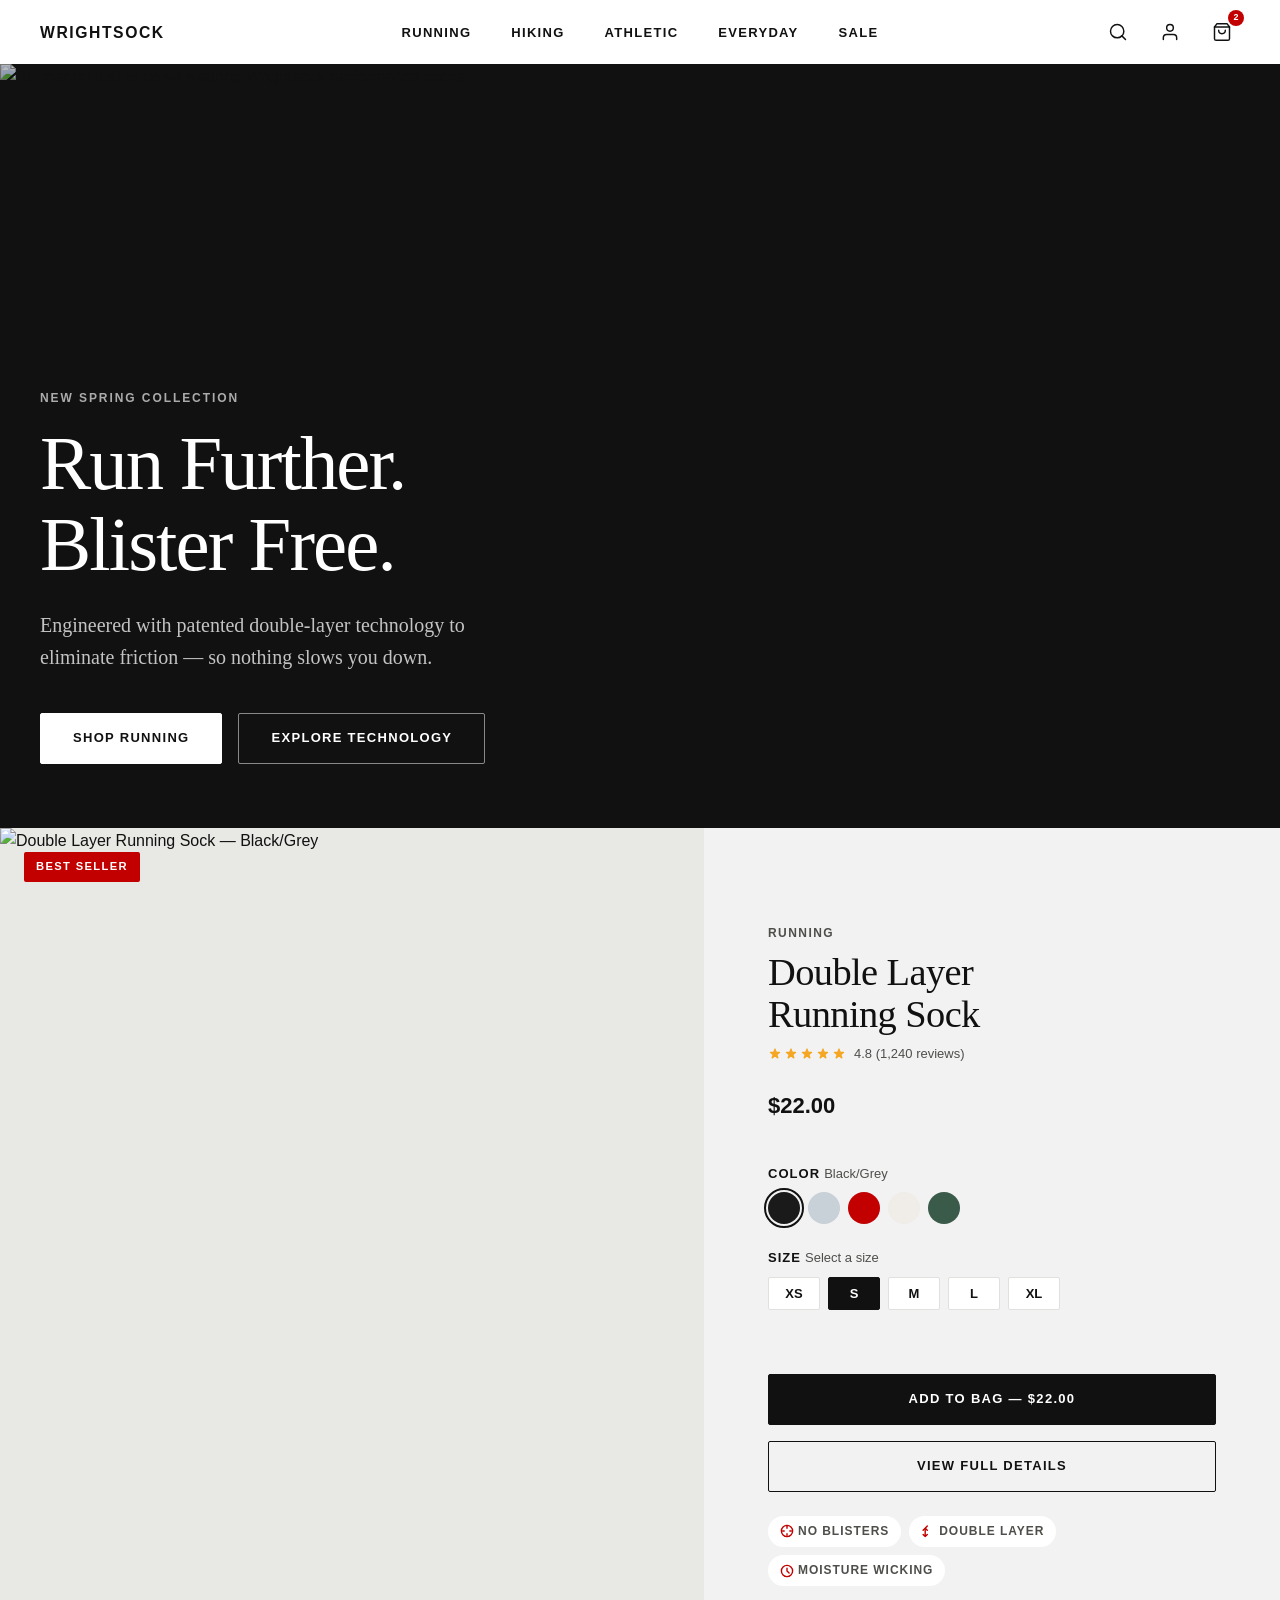
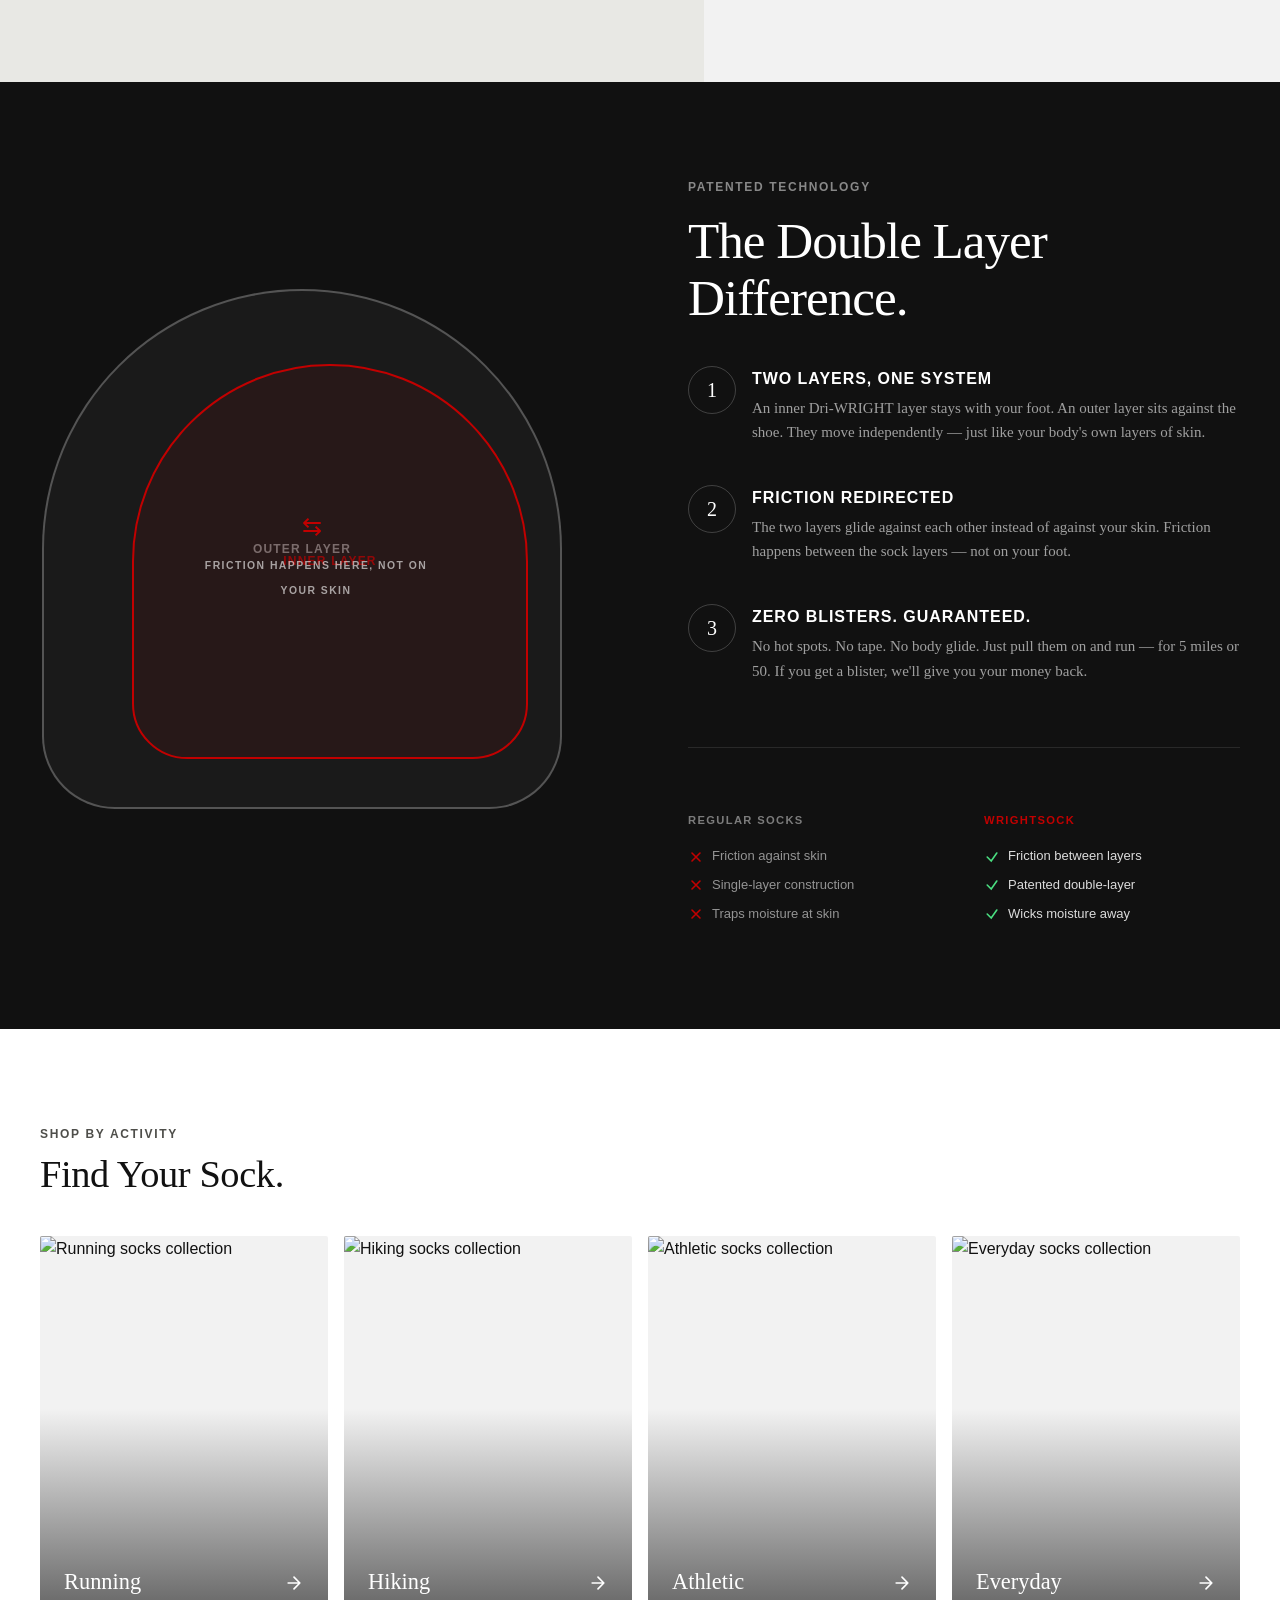
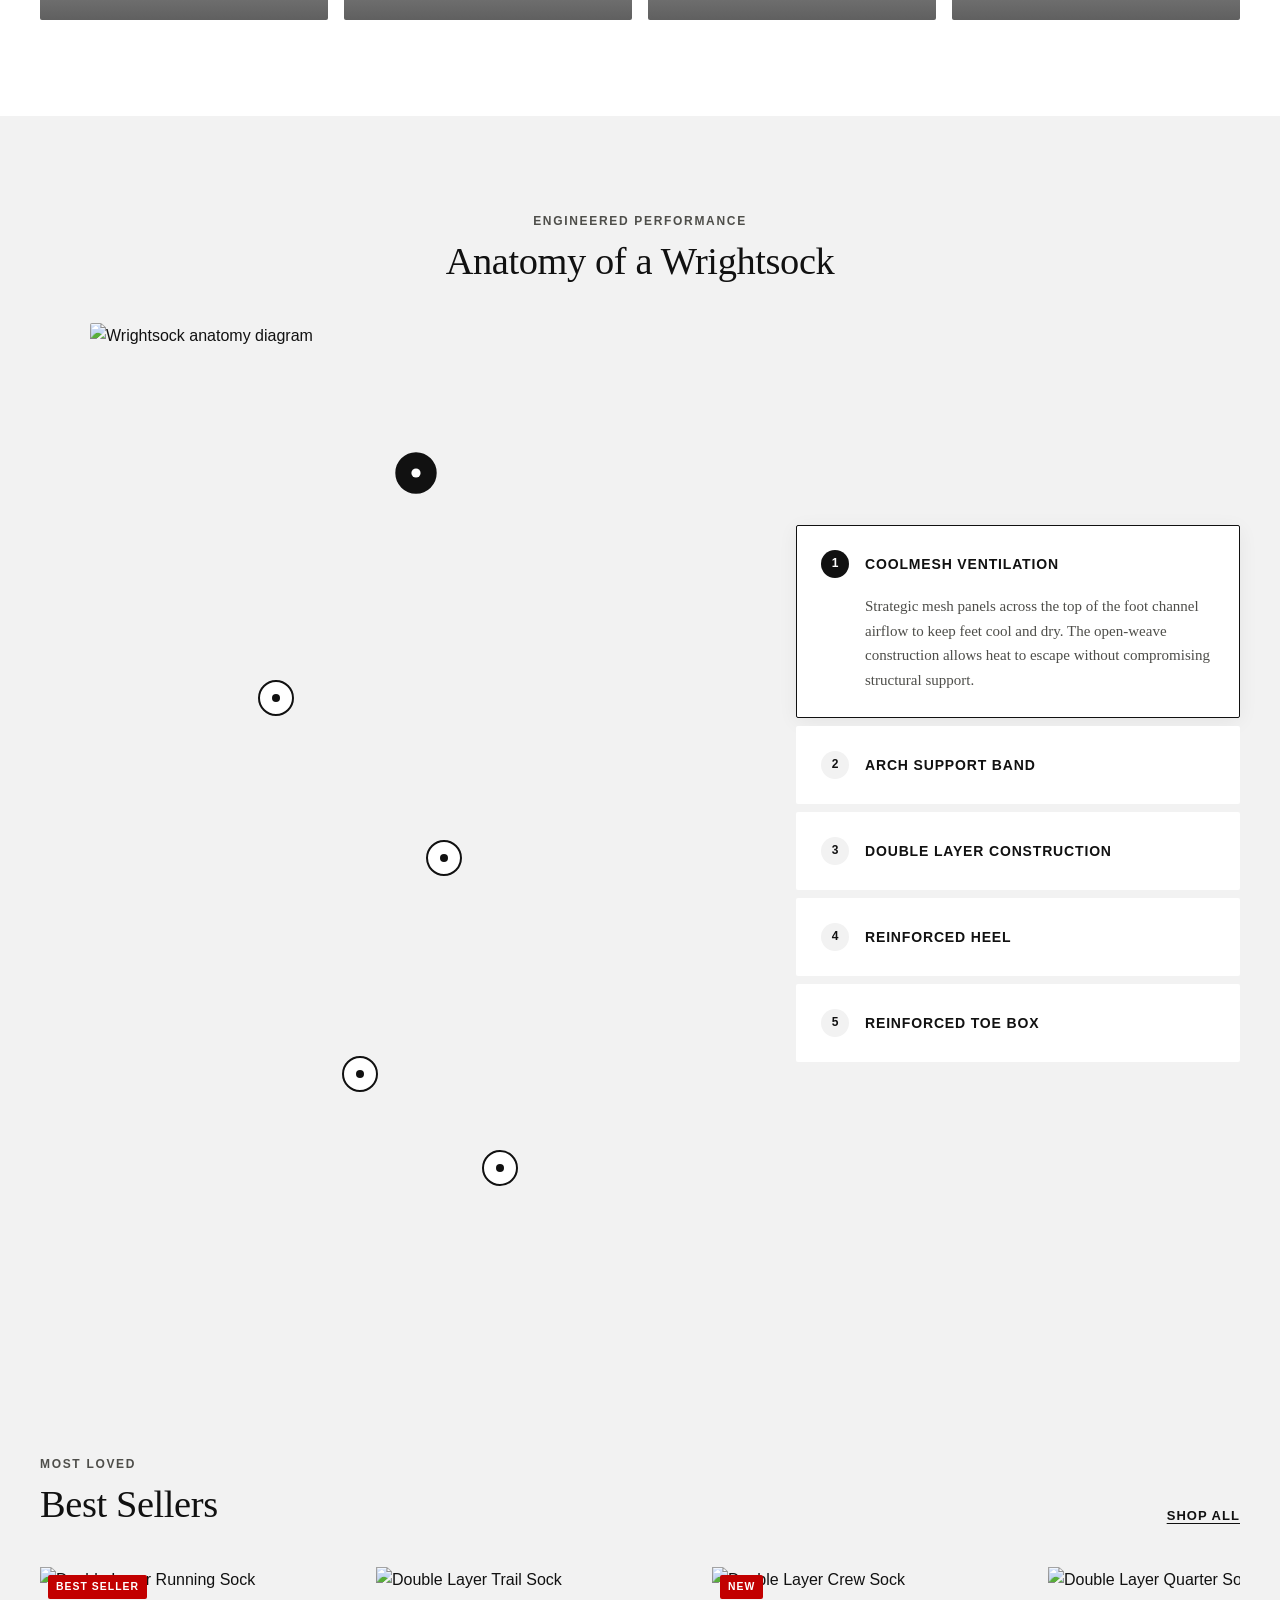
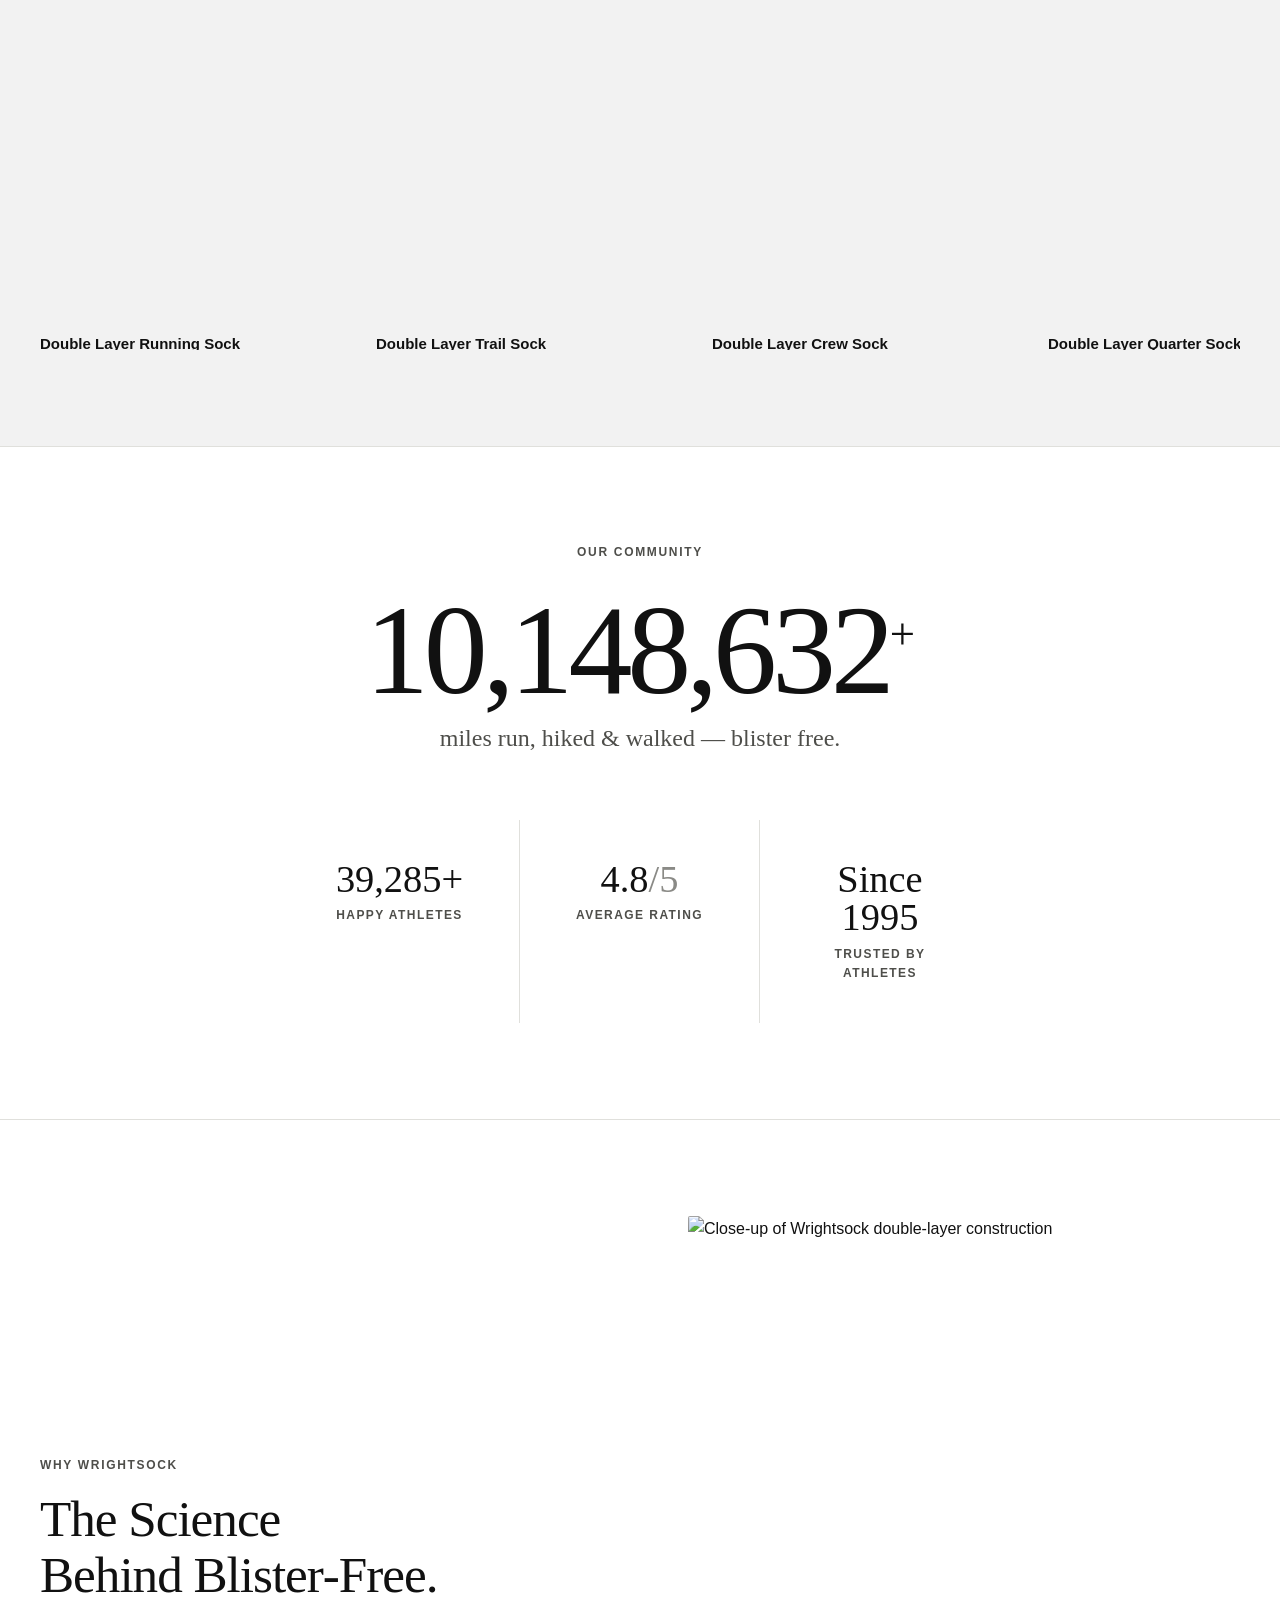
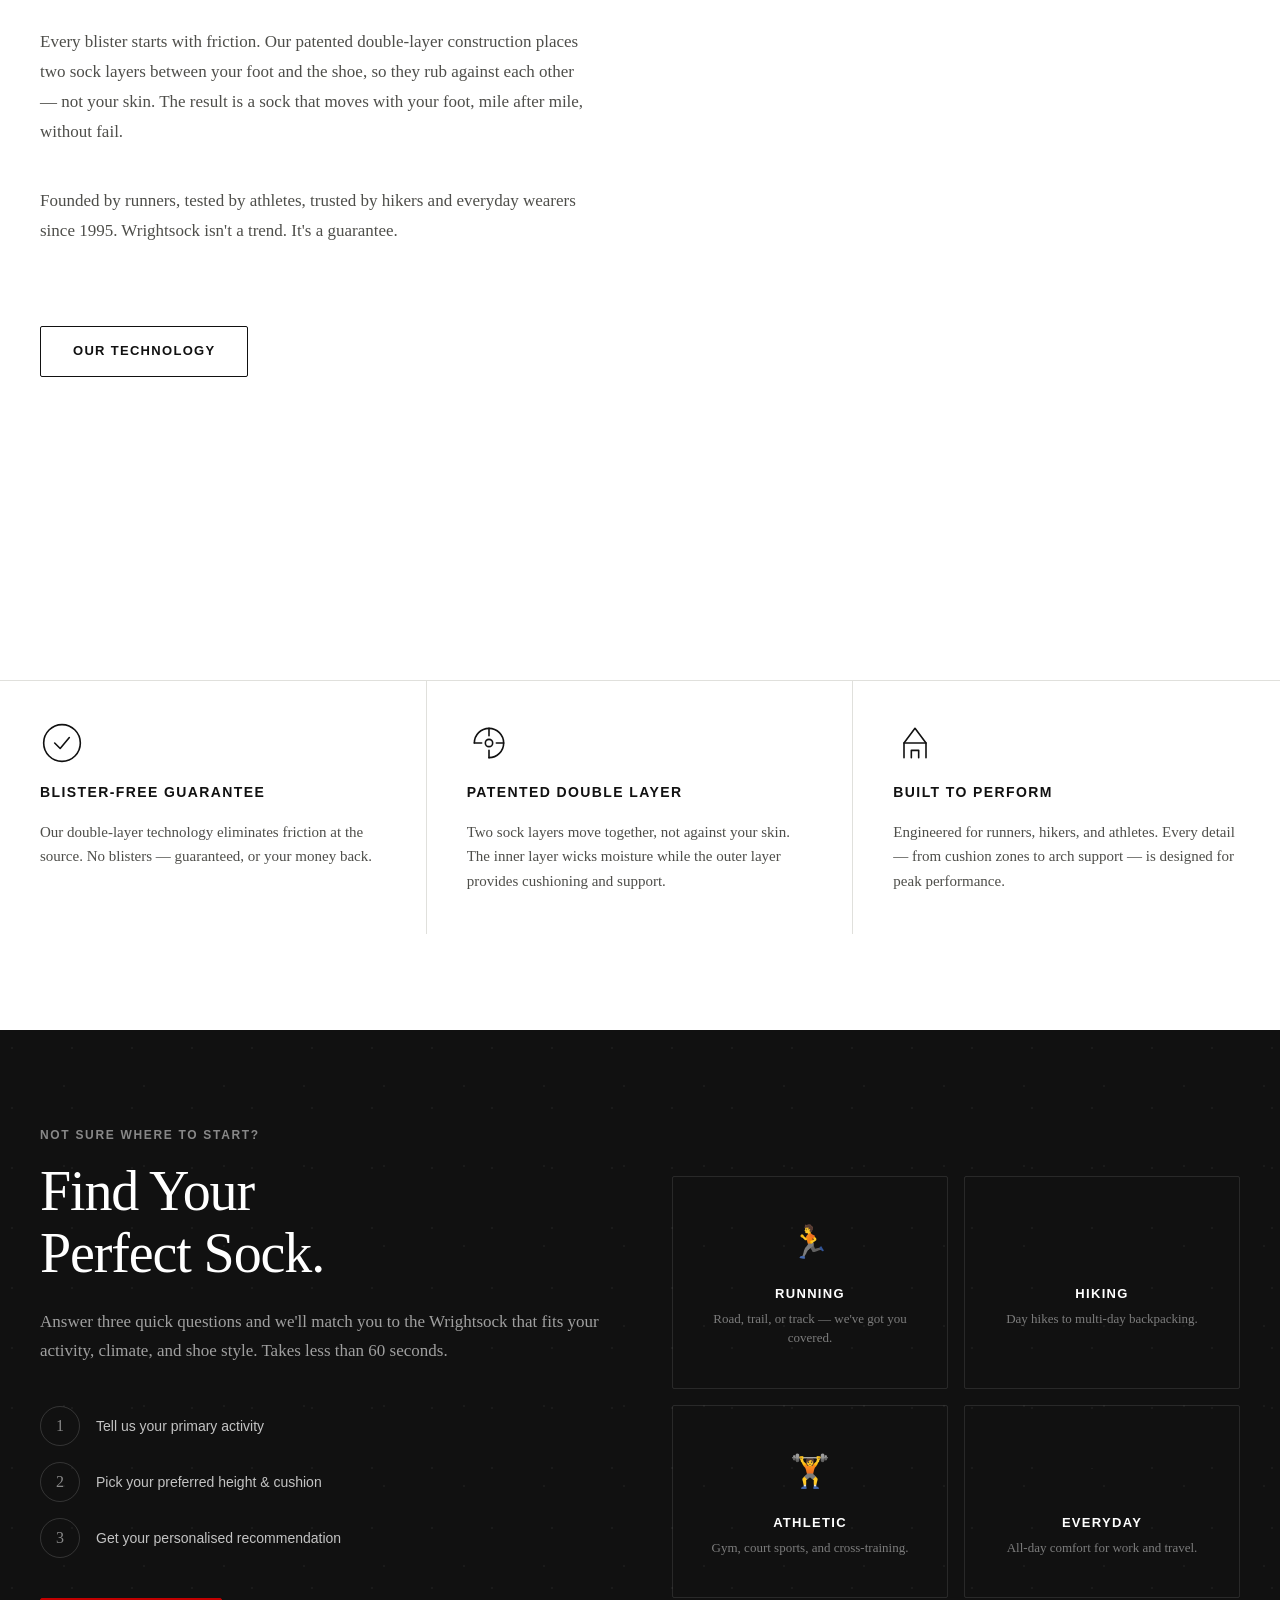
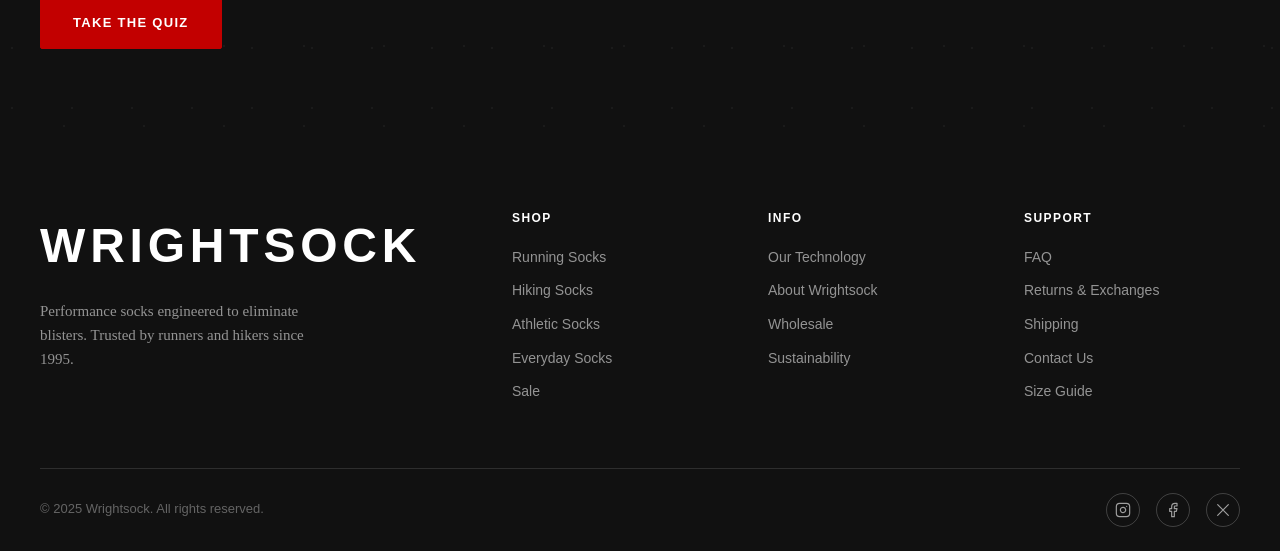
==== index.html @ 629a7952 "inital commit" ====
<!DOCTYPE html>
<html lang="en">
<head>
  <meta charset="UTF-8" />
  <meta name="viewport" content="width=device-width, initial-scale=1.0" />
  <title>Wrightsock — Performance Socks, Blister-Free</title>
  <meta name="description" content="Wrightsock performance socks featuring patented double-layer technology. Engineered to eliminate blisters for runners, hikers, and athletes." />
  <link rel="stylesheet" href="css/shared.css" />
  <link rel="stylesheet" href="css/home.css" />
</head>
<body>

  <!-- ══════════════════════════════════════════════════════
       NAVIGATION
  ══════════════════════════════════════════════════════ -->
  <header class="site-nav" role="banner">
    <nav class="site-nav__inner" aria-label="Main navigation">

      <!-- Logo -->
      <a href="index.html" class="site-nav__logo" aria-label="Wrightsock home">
        <svg viewBox="0 0 180 28" fill="none" xmlns="http://www.w3.org/2000/svg" aria-hidden="true">
          <text x="0" y="22" font-family="-apple-system, BlinkMacSystemFont, 'Segoe UI', sans-serif"
                font-size="20" font-weight="800" fill="#111111" letter-spacing="2">WRIGHTSOCK</text>
        </svg>
      </a>

      <!-- Desktop Links -->
      <ul class="site-nav__links" role="list">
        <li><a href="#" class="site-nav__link">Running</a></li>
        <li><a href="#" class="site-nav__link">Hiking</a></li>
        <li><a href="#" class="site-nav__link">Athletic</a></li>
        <li><a href="#" class="site-nav__link">Everyday</a></li>
        <li><a href="#" class="site-nav__link">Sale</a></li>
      </ul>

      <!-- Actions -->
      <div class="site-nav__actions">
        <!-- Search -->
        <button class="site-nav__icon-btn" aria-label="Search">
          <svg width="20" height="20" viewBox="0 0 24 24" fill="none" stroke="currentColor" stroke-width="1.75" stroke-linecap="round" stroke-linejoin="round" aria-hidden="true">
            <circle cx="11" cy="11" r="8"/><path d="m21 21-4.35-4.35"/>
          </svg>
        </button>

        <!-- Account -->
        <button class="site-nav__icon-btn" aria-label="Account">
          <svg width="20" height="20" viewBox="0 0 24 24" fill="none" stroke="currentColor" stroke-width="1.75" stroke-linecap="round" stroke-linejoin="round" aria-hidden="true">
            <path d="M20 21v-2a4 4 0 0 0-4-4H8a4 4 0 0 0-4 4v2"/><circle cx="12" cy="7" r="4"/>
          </svg>
        </button>

        <!-- Cart -->
        <button class="site-nav__icon-btn site-nav__cart-count" aria-label="Cart, 2 items">
          <svg width="20" height="20" viewBox="0 0 24 24" fill="none" stroke="currentColor" stroke-width="1.75" stroke-linecap="round" stroke-linejoin="round" aria-hidden="true">
            <path d="M6 2 3 6v14a2 2 0 0 0 2 2h14a2 2 0 0 0 2-2V6l-3-4z"/><line x1="3" y1="6" x2="21" y2="6"/><path d="M16 10a4 4 0 0 1-8 0"/>
          </svg>
          <span class="site-nav__cart-badge" aria-hidden="true">2</span>
        </button>

        <!-- Hamburger (mobile) -->
        <button class="site-nav__hamburger" aria-label="Open menu" aria-expanded="false" aria-controls="mobile-drawer">
          <span></span><span></span><span></span>
        </button>
      </div>
    </nav>

    <!-- Mobile Drawer -->
    <nav id="mobile-drawer" class="site-nav__drawer" aria-label="Mobile navigation">
      <a href="#" class="site-nav__drawer-link">Running</a>
      <a href="#" class="site-nav__drawer-link">Hiking</a>
      <a href="#" class="site-nav__drawer-link">Athletic</a>
      <a href="#" class="site-nav__drawer-link">Everyday</a>
      <a href="#" class="site-nav__drawer-link">Sale</a>
    </nav>
  </header>


  <main>

    <!-- ══════════════════════════════════════════════════════
         SECTION 1: HERO BANNER
    ══════════════════════════════════════════════════════ -->
    <section class="hero" aria-label="Hero">
      <img
        class="hero__bg"
        src="https://placehold.co/1600x900/1a1a1a/333333?text=Hero+Image"
        alt="Runner on trail at dawn wearing Wrightsock performance socks"
        width="1600"
        height="900"
      />
      <div class="hero__overlay" aria-hidden="true"></div>

      <div class="container">
        <div class="hero__content">
          <span class="hero__eyebrow">New Spring Collection</span>
          <h1 class="hero__headline">Run Further.<br>Blister&nbsp;Free.</h1>
          <p class="hero__subline">
            Engineered with patented double-layer technology to eliminate friction —
            so nothing slows you down.
          </p>
          <div class="hero__ctas">
            <a href="#" class="btn btn--white">Shop Running</a>
            <a href="#" class="btn btn--outline" style="color:var(--white);border-color:rgba(255,255,255,0.5);">Explore Technology</a>
          </div>
        </div>
      </div>
    </section>


    <!-- ══════════════════════════════════════════════════════
         SECTION 2: HERO PRODUCT SPOTLIGHT
    ══════════════════════════════════════════════════════ -->
    <section class="product-spotlight" aria-label="Featured product">
      <div class="product-spotlight__grid">

        <!-- Image -->
        <div class="product-spotlight__media">
          <img
            class="product-spotlight__img"
            data-gallery
            src="https://placehold.co/900x900/e8e8e4/888884?text=Product+Image"
            alt="Double Layer Running Sock — Black/Grey"
            width="900"
            height="900"
          />
          <span class="product-spotlight__badge">Best Seller</span>
        </div>

        <!-- Details -->
        <div class="product-spotlight__details">
          <span class="product-spotlight__category">Running</span>
          <h2 class="product-spotlight__name">Double Layer<br>Running Sock</h2>

          <div class="product-spotlight__rating">
            <div class="stars" aria-label="4.8 out of 5 stars">
              <svg viewBox="0 0 20 20" fill="currentColor" aria-hidden="true"><path d="M9.049 2.927c.3-.921 1.603-.921 1.902 0l1.07 3.292a1 1 0 00.95.69h3.462c.969 0 1.371 1.24.588 1.81l-2.8 2.034a1 1 0 00-.364 1.118l1.07 3.292c.3.921-.755 1.688-1.54 1.118l-2.8-2.034a1 1 0 00-1.175 0l-2.8 2.034c-.784.57-1.838-.197-1.539-1.118l1.07-3.292a1 1 0 00-.364-1.118L2.98 8.72c-.783-.57-.38-1.81.588-1.81h3.461a1 1 0 00.951-.69l1.07-3.292z"/></svg>
              <svg viewBox="0 0 20 20" fill="currentColor" aria-hidden="true"><path d="M9.049 2.927c.3-.921 1.603-.921 1.902 0l1.07 3.292a1 1 0 00.95.69h3.462c.969 0 1.371 1.24.588 1.81l-2.8 2.034a1 1 0 00-.364 1.118l1.07 3.292c.3.921-.755 1.688-1.54 1.118l-2.8-2.034a1 1 0 00-1.175 0l-2.8 2.034c-.784.57-1.838-.197-1.539-1.118l1.07-3.292a1 1 0 00-.364-1.118L2.98 8.72c-.783-.57-.38-1.81.588-1.81h3.461a1 1 0 00.951-.69l1.07-3.292z"/></svg>
              <svg viewBox="0 0 20 20" fill="currentColor" aria-hidden="true"><path d="M9.049 2.927c.3-.921 1.603-.921 1.902 0l1.07 3.292a1 1 0 00.95.69h3.462c.969 0 1.371 1.24.588 1.81l-2.8 2.034a1 1 0 00-.364 1.118l1.07 3.292c.3.921-.755 1.688-1.54 1.118l-2.8-2.034a1 1 0 00-1.175 0l-2.8 2.034c-.784.57-1.838-.197-1.539-1.118l1.07-3.292a1 1 0 00-.364-1.118L2.98 8.72c-.783-.57-.38-1.81.588-1.81h3.461a1 1 0 00.951-.69l1.07-3.292z"/></svg>
              <svg viewBox="0 0 20 20" fill="currentColor" aria-hidden="true"><path d="M9.049 2.927c.3-.921 1.603-.921 1.902 0l1.07 3.292a1 1 0 00.95.69h3.462c.969 0 1.371 1.24.588 1.81l-2.8 2.034a1 1 0 00-.364 1.118l1.07 3.292c.3.921-.755 1.688-1.54 1.118l-2.8-2.034a1 1 0 00-1.175 0l-2.8 2.034c-.784.57-1.838-.197-1.539-1.118l1.07-3.292a1 1 0 00-.364-1.118L2.98 8.72c-.783-.57-.38-1.81.588-1.81h3.461a1 1 0 00.951-.69l1.07-3.292z"/></svg>
              <svg viewBox="0 0 20 20" fill="currentColor" aria-hidden="true"><path d="M9.049 2.927c.3-.921 1.603-.921 1.902 0l1.07 3.292a1 1 0 00.95.69h3.462c.969 0 1.371 1.24.588 1.81l-2.8 2.034a1 1 0 00-.364 1.118l1.07 3.292c.3.921-.755 1.688-1.54 1.118l-2.8-2.034a1 1 0 00-1.175 0l-2.8 2.034c-.784.57-1.838-.197-1.539-1.118l1.07-3.292a1 1 0 00-.364-1.118L2.98 8.72c-.783-.57-.38-1.81.588-1.81h3.461a1 1 0 00.951-.69l1.07-3.292z"/></svg>
            </div>
            <span class="product-spotlight__review-count">4.8 (1,240 reviews)</span>
          </div>

          <div class="product-spotlight__price">$22.00</div>

          <!-- Color selector -->
          <div class="variant-group">
            <p class="variant-group__label">Color <span>Black/Grey</span></p>
            <div class="color-swatches" role="group" aria-label="Color">
              <button class="color-swatch selected" style="background:#1a1a1a" data-color="Black/Grey" data-img="https://placehold.co/900x900/1a1a1a/555?text=Black" aria-label="Black/Grey" title="Black/Grey"></button>
              <button class="color-swatch" style="background:#c8d0d8" data-color="Light Blue/White" data-img="https://placehold.co/900x900/c8d0d8/fff?text=Blue" aria-label="Light Blue/White" title="Light Blue/White"></button>
              <button class="color-swatch" style="background:#C20000" data-color="Red/Black" data-img="https://placehold.co/900x900/C20000/fff?text=Red" aria-label="Red/Black" title="Red/Black"></button>
              <button class="color-swatch" style="background:#f0ede8" data-color="Natural/White" data-img="https://placehold.co/900x900/f0ede8/999?text=Natural" aria-label="Natural/White" title="Natural/White"></button>
              <button class="color-swatch" style="background:#3a5a4a" data-color="Forest/Olive" data-img="https://placehold.co/900x900/3a5a4a/fff?text=Forest" aria-label="Forest/Olive" title="Forest/Olive"></button>
            </div>
          </div>

          <!-- Size selector -->
          <div class="variant-group">
            <p class="variant-group__label">Size <span>Select a size</span></p>
            <div class="size-grid" role="group" aria-label="Size">
              <button class="size-btn" data-size="XS">XS</button>
              <button class="size-btn selected" data-size="S">S</button>
              <button class="size-btn" data-size="M">M</button>
              <button class="size-btn" data-size="L">L</button>
              <button class="size-btn" data-size="XL">XL</button>
            </div>
          </div>

          <!-- ATC -->
          <div class="product-spotlight__add">
            <a href="pdp.html" class="btn btn--primary btn--full">Add to Bag — $22.00</a>
            <a href="pdp.html" class="btn btn--outline btn--full">View Full Details</a>
          </div>

          <!-- Feature pills -->
          <ul class="feature-pills" aria-label="Key features">
            <li class="feature-pill">
              <svg viewBox="0 0 20 20" fill="none" stroke="currentColor" stroke-width="2" stroke-linecap="round" stroke-linejoin="round" aria-hidden="true"><path d="M10 2a8 8 0 1 0 0 16A8 8 0 0 0 10 2zm0 0v4m0 8v2m-4-6H4m12 0h-2"/></svg>
              No Blisters
            </li>
            <li class="feature-pill">
              <svg viewBox="0 0 20 20" fill="none" stroke="currentColor" stroke-width="2" stroke-linecap="round" stroke-linejoin="round" aria-hidden="true"><path d="M3 9l3-3m0 0l3-3M6 6l3 3M3 15l3 3m0 0l3-3m-3 3V9"/></svg>
              Double Layer
            </li>
            <li class="feature-pill">
              <svg viewBox="0 0 20 20" fill="none" stroke="currentColor" stroke-width="2" stroke-linecap="round" stroke-linejoin="round" aria-hidden="true"><circle cx="10" cy="10" r="8"/><path d="M10 6v4l3 3"/></svg>
              Moisture Wicking
            </li>
          </ul>
        </div>

      </div>
    </section>


    <!-- ══════════════════════════════════════════════════════
         SECTION 2B: THE DOUBLE LAYER DIFFERENCE
    ══════════════════════════════════════════════════════ -->
    <section class="dl-difference section" aria-label="The Double Layer Difference">
      <div class="container">
        <div class="dl-difference__grid">

          <!-- Animated diagram -->
          <div class="dl-difference__visual">
            <div class="dl-difference__diagram" id="dl-diagram">
              <div class="dl-layer dl-layer--outer">
                <span class="t-label" style="color:rgba(255,255,255,0.4)">Outer Layer</span>
              </div>
              <div class="dl-layer dl-layer--inner">
                <span class="t-label" style="color:rgba(194,0,0,0.7)">Inner Layer</span>
              </div>
              <div class="dl-friction-label">
                <span class="dl-friction-label__arrows">&lrarr;</span>
                <span class="dl-friction-label__text">Friction happens here, not on your skin</span>
              </div>
            </div>
          </div>

          <!-- Content -->
          <div>
            <span class="dl-difference__eyebrow">Patented Technology</span>
            <h2 class="dl-difference__headline">The Double Layer<br>Difference.</h2>

            <div class="dl-difference__steps">
              <div class="dl-step">
                <span class="dl-step__number">1</span>
                <div>
                  <p class="dl-step__title">Two Layers, One System</p>
                  <p class="dl-step__desc">An inner Dri-WRIGHT layer stays with your foot. An outer layer sits against the shoe. They move independently — just like your body's own layers of skin.</p>
                </div>
              </div>
              <div class="dl-step">
                <span class="dl-step__number">2</span>
                <div>
                  <p class="dl-step__title">Friction Redirected</p>
                  <p class="dl-step__desc">The two layers glide against each other instead of against your skin. Friction happens between the sock layers — not on your foot.</p>
                </div>
              </div>
              <div class="dl-step">
                <span class="dl-step__number">3</span>
                <div>
                  <p class="dl-step__title">Zero Blisters. Guaranteed.</p>
                  <p class="dl-step__desc">No hot spots. No tape. No body glide. Just pull them on and run — for 5 miles or 50. If you get a blister, we'll give you your money back.</p>
                </div>
              </div>
            </div>

            <!-- Comparison -->
            <div class="dl-comparison">
              <div>
                <p class="dl-comparison__col-title">Regular Socks</p>
                <div class="dl-comparison__item dl-comparison__item--bad">
                  <svg viewBox="0 0 20 20" fill="none" stroke="currentColor" stroke-width="2" stroke-linecap="round"><path d="M5 5l10 10M15 5L5 15"/></svg>
                  Friction against skin
                </div>
                <div class="dl-comparison__item dl-comparison__item--bad">
                  <svg viewBox="0 0 20 20" fill="none" stroke="currentColor" stroke-width="2" stroke-linecap="round"><path d="M5 5l10 10M15 5L5 15"/></svg>
                  Single-layer construction
                </div>
                <div class="dl-comparison__item dl-comparison__item--bad">
                  <svg viewBox="0 0 20 20" fill="none" stroke="currentColor" stroke-width="2" stroke-linecap="round"><path d="M5 5l10 10M15 5L5 15"/></svg>
                  Traps moisture at skin
                </div>
              </div>
              <div>
                <p class="dl-comparison__col-title dl-comparison__col-title--highlight">Wrightsock</p>
                <div class="dl-comparison__item dl-comparison__item--good">
                  <svg viewBox="0 0 20 20" fill="none" stroke="currentColor" stroke-width="2" stroke-linecap="round"><path d="M4 10l5 5L16 5"/></svg>
                  Friction between layers
                </div>
                <div class="dl-comparison__item dl-comparison__item--good">
                  <svg viewBox="0 0 20 20" fill="none" stroke="currentColor" stroke-width="2" stroke-linecap="round"><path d="M4 10l5 5L16 5"/></svg>
                  Patented double-layer
                </div>
                <div class="dl-comparison__item dl-comparison__item--good">
                  <svg viewBox="0 0 20 20" fill="none" stroke="currentColor" stroke-width="2" stroke-linecap="round"><path d="M4 10l5 5L16 5"/></svg>
                  Wicks moisture away
                </div>
              </div>
            </div>

          </div>
        </div>
      </div>
    </section>


    <!-- ══════════════════════════════════════════════════════
         SECTION 3: FEATURED COLLECTIONS
    ══════════════════════════════════════════════════════ -->
    <section class="collections section" aria-label="Shop by collection">
      <div class="container">
        <div class="section__header">
          <span class="section__eyebrow">Shop by Activity</span>
          <h2 class="section__title">Find Your Sock.</h2>
        </div>

        <div class="collections__grid" role="list">

          <a href="#" class="collection-tile" role="listitem" aria-label="Shop Running socks">
            <img class="collection-tile__img" src="https://placehold.co/600x800/2a2a2a/555?text=Running" alt="Running socks collection" width="600" height="800" />
            <div class="collection-tile__overlay" aria-hidden="true"></div>
            <div class="collection-tile__info">
              <span class="collection-tile__name">
                Running
                <svg class="collection-tile__arrow" viewBox="0 0 24 24" fill="none" stroke="currentColor" stroke-width="2" stroke-linecap="round" stroke-linejoin="round" aria-hidden="true"><path d="M5 12h14M12 5l7 7-7 7"/></svg>
              </span>
            </div>
          </a>

          <a href="#" class="collection-tile" role="listitem" aria-label="Shop Hiking socks">
            <img class="collection-tile__img" src="https://placehold.co/600x800/3a3a34/666?text=Hiking" alt="Hiking socks collection" width="600" height="800" />
            <div class="collection-tile__overlay" aria-hidden="true"></div>
            <div class="collection-tile__info">
              <span class="collection-tile__name">
                Hiking
                <svg class="collection-tile__arrow" viewBox="0 0 24 24" fill="none" stroke="currentColor" stroke-width="2" stroke-linecap="round" stroke-linejoin="round" aria-hidden="true"><path d="M5 12h14M12 5l7 7-7 7"/></svg>
              </span>
            </div>
          </a>

          <a href="#" class="collection-tile" role="listitem" aria-label="Shop Athletic socks">
            <img class="collection-tile__img" src="https://placehold.co/600x800/1a2a3a/448?text=Athletic" alt="Athletic socks collection" width="600" height="800" />
            <div class="collection-tile__overlay" aria-hidden="true"></div>
            <div class="collection-tile__info">
              <span class="collection-tile__name">
                Athletic
                <svg class="collection-tile__arrow" viewBox="0 0 24 24" fill="none" stroke="currentColor" stroke-width="2" stroke-linecap="round" stroke-linejoin="round" aria-hidden="true"><path d="M5 12h14M12 5l7 7-7 7"/></svg>
              </span>
            </div>
          </a>

          <a href="#" class="collection-tile" role="listitem" aria-label="Shop Everyday socks">
            <img class="collection-tile__img" src="https://placehold.co/600x800/3a3030/666?text=Everyday" alt="Everyday socks collection" width="600" height="800" />
            <div class="collection-tile__overlay" aria-hidden="true"></div>
            <div class="collection-tile__info">
              <span class="collection-tile__name">
                Everyday
                <svg class="collection-tile__arrow" viewBox="0 0 24 24" fill="none" stroke="currentColor" stroke-width="2" stroke-linecap="round" stroke-linejoin="round" aria-hidden="true"><path d="M5 12h14M12 5l7 7-7 7"/></svg>
              </span>
            </div>
          </a>

        </div>
      </div>
    </section>


    <!-- ══════════════════════════════════════════════════════
         SECTION 3B: SOCK ANATOMY EXPLORER
    ══════════════════════════════════════════════════════ -->
    <section class="sock-anatomy section" aria-label="Sock anatomy explorer">
      <div class="container">

        <div class="section__header" style="text-align:center;max-width:560px;margin-inline:auto;">
          <span class="section__eyebrow">Engineered Performance</span>
          <h2 class="section__title">Anatomy of a Wrightsock</h2>
        </div>

        <div class="sock-anatomy__grid">

          <!-- Diagram with hotspots -->
          <div class="sock-anatomy__diagram" role="img" aria-label="Interactive sock diagram with feature hotspots">
            <img
              class="sock-anatomy__img"
              src="https://placehold.co/700x940/e2e0dc/999?text=Sock+Diagram"
              alt="Wrightsock anatomy diagram"
              width="700"
              height="940"
            />

            <!-- Hotspots positioned over the sock image -->
            <button class="hotspot active" style="top:14%;left:55%;" data-anatomy="0" aria-label="CoolMesh ventilation zone">
            </button>
            <button class="hotspot" style="top:38%;left:30%;" data-anatomy="1" aria-label="Arch support band">
            </button>
            <button class="hotspot" style="top:55%;left:60%;" data-anatomy="2" aria-label="Double layer construction">
            </button>
            <button class="hotspot" style="top:78%;left:45%;" data-anatomy="3" aria-label="Reinforced heel">
            </button>
            <button class="hotspot" style="top:88%;left:70%;" data-anatomy="4" aria-label="Reinforced toe">
            </button>
          </div>

          <!-- Feature detail cards -->
          <div class="sock-anatomy__features" role="list" aria-label="Sock features">

            <div class="anatomy-card active" data-anatomy="0" role="listitem">
              <div class="anatomy-card__header">
                <span class="anatomy-card__number">1</span>
                <p class="anatomy-card__title">CoolMesh Ventilation</p>
              </div>
              <p class="anatomy-card__body">
                Strategic mesh panels across the top of the foot channel airflow to keep feet cool and dry. The open-weave construction allows heat to escape without compromising structural support.
              </p>
            </div>

            <div class="anatomy-card" data-anatomy="1" role="listitem">
              <div class="anatomy-card__header">
                <span class="anatomy-card__number">2</span>
                <p class="anatomy-card__title">Arch Support Band</p>
              </div>
              <p class="anatomy-card__body">
                A snug elastic band wraps the arch to hold the sock firmly in place and provide gentle compression. Reduces fatigue on long runs and prevents bunching mid-stride.
              </p>
            </div>

            <div class="anatomy-card" data-anatomy="2" role="listitem">
              <div class="anatomy-card__header">
                <span class="anatomy-card__number">3</span>
                <p class="anatomy-card__title">Double Layer Construction</p>
              </div>
              <p class="anatomy-card__body">
                The inner Dri-WRIGHT layer wicks moisture from skin while the outer layer provides cushioning and structure. Together they eliminate friction at its source.
              </p>
            </div>

            <div class="anatomy-card" data-anatomy="3" role="listitem">
              <div class="anatomy-card__header">
                <span class="anatomy-card__number">4</span>
                <p class="anatomy-card__title">Reinforced Heel</p>
              </div>
              <p class="anatomy-card__body">
                Extra-dense cushioning at the heel absorbs impact and extends durability in the highest-wear zone. Y-heel shaping keeps the pocket aligned for a slip-free fit.
              </p>
            </div>

            <div class="anatomy-card" data-anatomy="4" role="listitem">
              <div class="anatomy-card__header">
                <span class="anatomy-card__number">5</span>
                <p class="anatomy-card__title">Reinforced Toe Box</p>
              </div>
              <p class="anatomy-card__body">
                Seamless toe closure prevents irritation, while a reinforced knit in the toe box adds durability and protection during toe-off — when forces are at their peak.
              </p>
            </div>

          </div>

        </div>
      </div>
    </section>


    <!-- ══════════════════════════════════════════════════════
         SECTION 4: BEST SELLERS
    ══════════════════════════════════════════════════════ -->
    <section class="best-sellers section" aria-label="Best sellers">
      <div class="container">
        <div class="best-sellers__header">
          <div>
            <span class="section__eyebrow">Most Loved</span>
            <h2 class="section__title">Best Sellers</h2>
          </div>
          <a href="#" class="best-sellers__view-all">Shop All</a>
        </div>

        <div class="best-sellers__track" role="list">

          <!-- Card 1 -->
          <article class="product-card" role="listitem">
            <a href="pdp.html" class="product-card__media">
              <img class="product-card__img" src="https://placehold.co/500x500/1a1a1a/555?text=Product+1" alt="Double Layer Running Sock" width="500" height="500" />
              <span class="product-card__badge">Best Seller</span>
            </a>
            <h3 class="product-card__name"><a href="pdp.html">Double Layer Running Sock</a></h3>
            <div class="product-card__meta">
              <span class="product-card__price">$22.00</span>
              <div class="product-card__swatches" aria-label="Available colors">
                <span class="product-card__swatch" style="background:#1a1a1a" title="Black"></span>
                <span class="product-card__swatch" style="background:#c8d0d8" title="Blue"></span>
                <span class="product-card__swatch" style="background:#C20000" title="Red"></span>
              </div>
            </div>
          </article>

          <!-- Card 2 -->
          <article class="product-card" role="listitem">
            <a href="pdp.html" class="product-card__media">
              <img class="product-card__img" src="https://placehold.co/500x500/3a5a4a/aaccaa?text=Product+2" alt="Double Layer Trail Sock" width="500" height="500" />
            </a>
            <h3 class="product-card__name"><a href="pdp.html">Double Layer Trail Sock</a></h3>
            <div class="product-card__meta">
              <span class="product-card__price">$24.00</span>
              <div class="product-card__swatches" aria-label="Available colors">
                <span class="product-card__swatch" style="background:#3a5a4a" title="Forest"></span>
                <span class="product-card__swatch" style="background:#5a4a3a" title="Brown"></span>
              </div>
            </div>
          </article>

          <!-- Card 3 -->
          <article class="product-card" role="listitem">
            <a href="pdp.html" class="product-card__media">
              <img class="product-card__img" src="https://placehold.co/500x500/2a2a2a/666?text=Product+3" alt="Double Layer Crew Sock" width="500" height="500" />
              <span class="product-card__badge">New</span>
            </a>
            <h3 class="product-card__name"><a href="pdp.html">Double Layer Crew Sock</a></h3>
            <div class="product-card__meta">
              <span class="product-card__price">$26.00</span>
              <div class="product-card__swatches" aria-label="Available colors">
                <span class="product-card__swatch" style="background:#2a2a2a" title="Charcoal"></span>
                <span class="product-card__swatch" style="background:#f0ede8" title="Natural"></span>
                <span class="product-card__swatch" style="background:#c8d0d8" title="Blue"></span>
                <span class="product-card__swatch" style="background:#C20000" title="Red"></span>
              </div>
            </div>
          </article>

          <!-- Card 4 -->
          <article class="product-card" role="listitem">
            <a href="pdp.html" class="product-card__media">
              <img class="product-card__img" src="https://placehold.co/500x500/1a2a3a/446688?text=Product+4" alt="Double Layer Quarter Sock" width="500" height="500" />
            </a>
            <h3 class="product-card__name"><a href="pdp.html">Double Layer Quarter Sock</a></h3>
            <div class="product-card__meta">
              <span class="product-card__price">$20.00</span>
              <div class="product-card__swatches" aria-label="Available colors">
                <span class="product-card__swatch" style="background:#1a1a1a" title="Black"></span>
                <span class="product-card__swatch" style="background:#1a2a3a" title="Navy"></span>
              </div>
            </div>
          </article>

          <!-- Card 5 -->
          <article class="product-card" role="listitem">
            <a href="pdp.html" class="product-card__media">
              <img class="product-card__img" src="https://placehold.co/500x500/5a4a3a/998877?text=Product+5" alt="Double Layer Hike Crew" width="500" height="500" />
              <span class="product-card__badge">Top Rated</span>
            </a>
            <h3 class="product-card__name"><a href="pdp.html">Double Layer Hike Crew</a></h3>
            <div class="product-card__meta">
              <span class="product-card__price">$28.00</span>
              <div class="product-card__swatches" aria-label="Available colors">
                <span class="product-card__swatch" style="background:#5a4a3a" title="Brown"></span>
                <span class="product-card__swatch" style="background:#3a5a4a" title="Forest"></span>
              </div>
            </div>
          </article>

        </div>
      </div>
    </section>


    <!-- ══════════════════════════════════════════════════════
         SECTION 4B: COMMUNITY MILE COUNTER
    ══════════════════════════════════════════════════════ -->
    <section class="mile-counter section" aria-label="Community stats">
      <div class="container">
        <p class="mile-counter__eyebrow">Our Community</p>

        <p class="mile-counter__number" aria-label="12.4 million plus miles">
          <span id="mile-count" data-target="12400000">0</span><sup>+</sup>
        </p>
        <p class="mile-counter__label">miles run, hiked &amp; walked — blister free.</p>

        <div class="mile-counter__stats" role="list">
          <div class="mile-stat" role="listitem">
            <p class="mile-stat__value"><span class="counter" data-target="48000">0</span>+</p>
            <p class="mile-stat__label">Happy Athletes</p>
          </div>
          <div class="mile-stat" role="listitem">
            <p class="mile-stat__value">4.8<span style="color:var(--gray-mid)">/5</span></p>
            <p class="mile-stat__label">Average Rating</p>
          </div>
          <div class="mile-stat" role="listitem">
            <p class="mile-stat__value">Since <span style="font-weight:400">1995</span></p>
            <p class="mile-stat__label">Trusted by Athletes</p>
          </div>
        </div>
      </div>
    </section>


    <!-- ══════════════════════════════════════════════════════
         SECTION 5: BRAND STORY / USP
    ══════════════════════════════════════════════════════ -->
    <section class="brand-story section" aria-label="Our story">
      <div class="container">
        <div class="brand-story__grid">

          <div class="brand-story__content">
            <span class="brand-story__eyebrow">Why Wrightsock</span>
            <h2 class="brand-story__headline">The Science<br>Behind Blister‑Free.</h2>
            <p class="brand-story__body">
              Every blister starts with friction. Our patented double-layer construction
              places two sock layers between your foot and the shoe, so they rub against
              each other — not your skin. The result is a sock that moves with your foot,
              mile after mile, without fail.
            </p>
            <p class="brand-story__body">
              Founded by runners, tested by athletes, trusted by hikers and everyday
              wearers since 1995. Wrightsock isn't a trend. It's a guarantee.
            </p>
            <a href="#" class="btn btn--outline" style="margin-top:var(--space-xl)">Our Technology</a>
          </div>

          <div class="brand-story__media">
            <img
              class="brand-story__img"
              src="https://placehold.co/800x1000/2a2a2a/555?text=Brand+Story+Image"
              alt="Close-up of Wrightsock double-layer construction"
              width="800"
              height="1000"
            />
          </div>

        </div>
      </div>

      <!-- USP Pillars -->
      <div class="usp-pillars" role="list">

        <div class="usp-pillar" role="listitem">
          <svg class="usp-pillar__icon" viewBox="0 0 48 48" fill="none" stroke="currentColor" stroke-width="1.75" stroke-linecap="round" stroke-linejoin="round" aria-hidden="true">
            <path d="M24 4C12.95 4 4 12.95 4 24s8.95 20 20 20 20-8.95 20-20S35.05 4 24 4z"/>
            <path d="M16 24l6 6 10-12"/>
          </svg>
          <h3 class="usp-pillar__title">Blister-Free Guarantee</h3>
          <p class="usp-pillar__desc">
            Our double-layer technology eliminates friction at the source. No blisters — guaranteed, or your money back.
          </p>
        </div>

        <div class="usp-pillar" role="listitem">
          <svg class="usp-pillar__icon" viewBox="0 0 48 48" fill="none" stroke="currentColor" stroke-width="1.75" stroke-linecap="round" stroke-linejoin="round" aria-hidden="true">
            <path d="M8 24C8 15.16 15.16 8 24 8s16 7.16 16 16-7.16 16-16 16"/>
            <path d="M24 8v8M24 32v8M8 24h8M32 24h8"/>
            <circle cx="24" cy="24" r="4"/>
          </svg>
          <h3 class="usp-pillar__title">Patented Double Layer</h3>
          <p class="usp-pillar__desc">
            Two sock layers move together, not against your skin. The inner layer wicks moisture while the outer layer provides cushioning and support.
          </p>
        </div>

        <div class="usp-pillar" role="listitem">
          <svg class="usp-pillar__icon" viewBox="0 0 48 48" fill="none" stroke="currentColor" stroke-width="1.75" stroke-linecap="round" stroke-linejoin="round" aria-hidden="true">
            <path d="M12 40V24L24 8l12 16v16"/>
            <path d="M20 40v-8h8v8"/>
            <path d="M12 24h24"/>
          </svg>
          <h3 class="usp-pillar__title">Built to Perform</h3>
          <p class="usp-pillar__desc">
            Engineered for runners, hikers, and athletes. Every detail — from cushion zones to arch support — is designed for peak performance.
          </p>
        </div>

      </div>
    </section>


    <!-- ══════════════════════════════════════════════════════
         SECTION 6: FIND YOUR SOCK QUIZ CTA
    ══════════════════════════════════════════════════════ -->
    <section class="quiz-cta section" aria-label="Find your perfect sock">
      <div class="quiz-cta__bg-pattern" aria-hidden="true"></div>
      <div class="container">
        <div class="quiz-cta__inner">

          <!-- Copy side -->
          <div class="quiz-cta__content">
            <span class="quiz-cta__eyebrow">Not Sure Where to Start?</span>
            <h2 class="quiz-cta__headline">Find Your<br>Perfect Sock.</h2>
            <p class="quiz-cta__body">
              Answer three quick questions and we'll match you to the Wrightsock that fits your activity, climate, and shoe style. Takes less than 60 seconds.
            </p>

            <div class="quiz-cta__steps">
              <div class="quiz-step">
                <span class="quiz-step__icon">1</span>
                Tell us your primary activity
              </div>
              <div class="quiz-step">
                <span class="quiz-step__icon">2</span>
                Pick your preferred height &amp; cushion
              </div>
              <div class="quiz-step">
                <span class="quiz-step__icon">3</span>
                Get your personalised recommendation
              </div>
            </div>

            <a href="#" class="btn btn--accent">Take the Quiz</a>
          </div>

          <!-- Decorative cards (desktop) -->
          <div class="quiz-cta__visual" aria-hidden="true">
            <div class="quiz-option">
              <span class="quiz-option__icon">&#127939;</span>
              <p class="quiz-option__label">Running</p>
              <p class="quiz-option__desc">Road, trail, or track — we've got you covered.</p>
            </div>
            <div class="quiz-option">
              <span class="quiz-option__icon">&#9968;</span>
              <p class="quiz-option__label">Hiking</p>
              <p class="quiz-option__desc">Day hikes to multi-day backpacking.</p>
            </div>
            <div class="quiz-option">
              <span class="quiz-option__icon">&#127947;</span>
              <p class="quiz-option__label">Athletic</p>
              <p class="quiz-option__desc">Gym, court sports, and cross-training.</p>
            </div>
            <div class="quiz-option">
              <span class="quiz-option__icon">&#128715;</span>
              <p class="quiz-option__label">Everyday</p>
              <p class="quiz-option__desc">All-day comfort for work and travel.</p>
            </div>
          </div>

        </div>
      </div>
    </section>

  </main>


  <!-- ══════════════════════════════════════════════════════
       EMAIL POPUP
  ══════════════════════════════════════════════════════ -->
  <div class="popup-overlay" id="email-popup" role="dialog" aria-modal="true" aria-label="Get 15% off your first order">
    <div class="popup">

      <div class="popup__hero">
        <img
          class="popup__hero-img"
          src="https://placehold.co/520x180/111111/333?text=Sock+Close-Up"
          alt=""
          width="520"
          height="180"
        />
        <span class="popup__discount-badge">15% Off</span>
        <button class="popup__close" id="popup-close" aria-label="Close popup">
          <svg width="16" height="16" viewBox="0 0 24 24" fill="none" stroke="currentColor" stroke-width="2" stroke-linecap="round" stroke-linejoin="round" aria-hidden="true"><path d="M18 6 6 18M6 6l12 12"/></svg>
        </button>
      </div>

      <div class="popup__body">
        <h2 class="popup__title">Welcome to Wrightsock</h2>
        <p class="popup__subtitle">
          Sign up and get <strong style="color:var(--accent)">15% off</strong> your first order.
          Plus early access to new drops and exclusive offers.
        </p>

        <form class="popup__form" id="popup-form" action="#" method="post">
          <input
            class="popup__input"
            type="email"
            name="email"
            placeholder="Your email address"
            required
            autocomplete="email"
            aria-label="Email address"
          />
          <button type="submit" class="btn btn--primary">Get 15% Off</button>
        </form>

        <button class="popup__no-thanks" id="popup-dismiss">No thanks, I'll pay full price</button>

        <p class="popup__fine-print">
          By signing up you agree to receive marketing emails. Unsubscribe any time. We never share your data.
        </p>
      </div>
    </div>
  </div>


  <!-- ══════════════════════════════════════════════════════
       FOOTER
  ══════════════════════════════════════════════════════ -->
  <footer class="site-footer" role="contentinfo">
    <div class="container">

      <div class="site-footer__top">

        <!-- Brand -->
        <div class="site-footer__brand">
          <a href="index.html" class="site-footer__brand-logo" aria-label="Wrightsock home">
            <svg viewBox="0 0 180 28" fill="none" xmlns="http://www.w3.org/2000/svg" aria-hidden="true">
              <text x="0" y="22" font-family="-apple-system, BlinkMacSystemFont, 'Segoe UI', sans-serif"
                    font-size="20" font-weight="800" fill="#ffffff" letter-spacing="2">WRIGHTSOCK</text>
            </svg>
          </a>
          <p class="site-footer__tagline">
            Performance socks engineered to eliminate blisters. Trusted by runners and hikers since 1995.
          </p>
        </div>

        <!-- Shop -->
        <div>
          <p class="site-footer__col-title">Shop</p>
          <ul class="site-footer__col-links">
            <li><a href="#">Running Socks</a></li>
            <li><a href="#">Hiking Socks</a></li>
            <li><a href="#">Athletic Socks</a></li>
            <li><a href="#">Everyday Socks</a></li>
            <li><a href="#">Sale</a></li>
          </ul>
        </div>

        <!-- Info -->
        <div>
          <p class="site-footer__col-title">Info</p>
          <ul class="site-footer__col-links">
            <li><a href="#">Our Technology</a></li>
            <li><a href="#">About Wrightsock</a></li>
            <li><a href="#">Wholesale</a></li>
            <li><a href="#">Sustainability</a></li>
          </ul>
        </div>

        <!-- Support -->
        <div>
          <p class="site-footer__col-title">Support</p>
          <ul class="site-footer__col-links">
            <li><a href="#">FAQ</a></li>
            <li><a href="#">Returns & Exchanges</a></li>
            <li><a href="#">Shipping</a></li>
            <li><a href="#">Contact Us</a></li>
            <li><a href="#">Size Guide</a></li>
          </ul>
        </div>

      </div>

      <div class="site-footer__bottom">
        <p class="site-footer__copyright">&copy; 2025 Wrightsock. All rights reserved.</p>
        <div class="site-footer__socials" aria-label="Social media links">
          <!-- Instagram -->
          <a href="#" class="site-footer__social-link" aria-label="Instagram">
            <svg width="16" height="16" viewBox="0 0 24 24" fill="none" stroke="currentColor" stroke-width="1.75" stroke-linecap="round" stroke-linejoin="round" aria-hidden="true"><rect x="2" y="2" width="20" height="20" rx="5" ry="5"/><path d="M16 11.37A4 4 0 1 1 12.63 8 4 4 0 0 1 16 11.37z"/><line x1="17.5" y1="6.5" x2="17.51" y2="6.5"/></svg>
          </a>
          <!-- Facebook -->
          <a href="#" class="site-footer__social-link" aria-label="Facebook">
            <svg width="16" height="16" viewBox="0 0 24 24" fill="none" stroke="currentColor" stroke-width="1.75" stroke-linecap="round" stroke-linejoin="round" aria-hidden="true"><path d="M18 2h-3a5 5 0 0 0-5 5v3H7v4h3v8h4v-8h3l1-4h-4V7a1 1 0 0 1 1-1h3z"/></svg>
          </a>
          <!-- Twitter / X -->
          <a href="#" class="site-footer__social-link" aria-label="X (Twitter)">
            <svg width="16" height="16" viewBox="0 0 24 24" fill="none" stroke="currentColor" stroke-width="1.75" stroke-linecap="round" stroke-linejoin="round" aria-hidden="true"><path d="M4 4l16 16M4 20L20 4"/></svg>
          </a>
        </div>
      </div>

    </div>
  </footer>

  <script src="js/main.js"></script>
</body>
</html>
---- css/shared.css ----
/* ============================================================
   WRIGHTSOCK — SHARED STYLES
   Variables, Reset, Typography, Navigation, Footer, Utilities
   ============================================================ */

/* ── Design Tokens ─────────────────────────────────────────── */
:root {
  /* Colors */
  --black:        #111111;
  --white:        #ffffff;
  --gray-dark:    #4e4e4a;
  --gray-mid:     #8a8a86;
  --gray-light:   #f2f2f2;
  --gray-border:  #e0e0dc;
  --accent:       #C20000;

  /* Typography */
  --font-sans:  -apple-system, BlinkMacSystemFont, "Segoe UI", Helvetica, Arial, sans-serif;
  --font-serif: "Iowan Old Style", "Baskerville", "Book Antiqua", Georgia, serif;

  /* Spacing scale */
  --space-xs:   4px;
  --space-sm:   8px;
  --space-md:   16px;
  --space-lg:   24px;
  --space-xl:   40px;
  --space-2xl:  64px;
  --space-3xl:  96px;

  /* Layout */
  --max-width:  1280px;
  --nav-height: 64px;

  /* Transitions */
  --ease:       cubic-bezier(0.4, 0, 0.2, 1);
  --duration:   200ms;
}

/* ── Reset ─────────────────────────────────────────────────── */
*, *::before, *::after {
  box-sizing: border-box;
  margin: 0;
  padding: 0;
}

html {
  font-size: 16px;
  scroll-behavior: smooth;
  -webkit-text-size-adjust: 100%;
}

body {
  font-family: var(--font-sans);
  color: var(--black);
  background: var(--white);
  line-height: 1.6;
  -webkit-font-smoothing: antialiased;
  -moz-osx-font-smoothing: grayscale;
}

img, video {
  display: block;
  max-width: 100%;
}

a {
  color: inherit;
  text-decoration: none;
}

button {
  cursor: pointer;
  font-family: inherit;
  border: none;
  background: none;
}

ul, ol {
  list-style: none;
}

/* ── Typography ────────────────────────────────────────────── */
.t-display {
  font-family: var(--font-serif);
  font-size: clamp(2.5rem, 5vw, 5rem);
  font-weight: 400;
  line-height: 1.1;
  letter-spacing: -0.02em;
}

.t-heading-1 {
  font-family: var(--font-serif);
  font-size: clamp(1.8rem, 3.5vw, 3rem);
  font-weight: 400;
  line-height: 1.15;
  letter-spacing: -0.01em;
}

.t-heading-2 {
  font-family: var(--font-serif);
  font-size: clamp(1.4rem, 2.5vw, 2rem);
  font-weight: 400;
  line-height: 1.2;
}

.t-heading-3 {
  font-family: var(--font-sans);
  font-size: 1rem;
  font-weight: 700;
  text-transform: uppercase;
  letter-spacing: 0.12em;
}

.t-body {
  font-family: var(--font-serif);
  font-size: 1.0625rem;
  line-height: 1.7;
  color: var(--gray-dark);
}

.t-label {
  font-family: var(--font-sans);
  font-size: 0.75rem;
  font-weight: 600;
  text-transform: uppercase;
  letter-spacing: 0.1em;
}

/* ── Layout Utilities ──────────────────────────────────────── */
.container {
  width: 100%;
  max-width: var(--max-width);
  margin-inline: auto;
  padding-inline: var(--space-lg);
}

@media (min-width: 768px) {
  .container { padding-inline: var(--space-xl); }
}

.visually-hidden {
  position: absolute;
  width: 1px;
  height: 1px;
  padding: 0;
  margin: -1px;
  overflow: hidden;
  clip: rect(0, 0, 0, 0);
  white-space: nowrap;
  border: 0;
}

/* ── Buttons ───────────────────────────────────────────────── */
.btn {
  display: inline-flex;
  align-items: center;
  justify-content: center;
  gap: var(--space-sm);
  padding: 14px 32px;
  font-family: var(--font-sans);
  font-size: 0.8125rem;
  font-weight: 800;
  text-transform: uppercase;
  letter-spacing: 0.1em;
  border-radius: 2px;
  transition: background var(--duration) var(--ease),
              color var(--duration) var(--ease),
              border-color var(--duration) var(--ease);
  white-space: nowrap;
}

.btn--primary {
  background: var(--black);
  color: var(--white);
  border: 1.5px solid var(--black);
}

.btn--primary:hover {
  background: var(--gray-dark);
  border-color: var(--gray-dark);
}

.btn--outline {
  background: transparent;
  color: var(--black);
  border: 1.5px solid var(--black);
}

.btn--outline:hover {
  background: var(--black);
  color: var(--white);
}

.btn--white {
  background: var(--white);
  color: var(--black);
  border: 1.5px solid var(--white);
}

.btn--white:hover {
  background: transparent;
  color: var(--white);
}

.btn--accent {
  background: var(--accent);
  color: var(--white);
  border: 1.5px solid var(--accent);
}

.btn--accent:hover {
  background: #a30000;
  border-color: #a30000;
}

.btn--full { width: 100%; }

/* ── Section Utilities ─────────────────────────────────────── */
.section {
  padding-block: var(--space-2xl);
}

@media (min-width: 1024px) {
  .section { padding-block: var(--space-3xl); }
}

.section__header {
  margin-bottom: var(--space-xl);
}

.section__eyebrow {
  display: block;
  font-family: var(--font-sans);
  font-size: 0.75rem;
  font-weight: 600;
  text-transform: uppercase;
  letter-spacing: 0.14em;
  color: var(--gray-dark);
  margin-bottom: var(--space-sm);
}

.section__title {
  font-family: var(--font-serif);
  font-size: clamp(1.6rem, 3vw, 2.5rem);
  font-weight: 400;
  line-height: 1.15;
  letter-spacing: -0.01em;
}

/* ── Navigation ────────────────────────────────────────────── */
.site-nav {
  position: fixed;
  top: 0;
  left: 0;
  right: 0;
  z-index: 1000;
  height: var(--nav-height);
  background: var(--white);
  border-bottom: 1px solid transparent;
  transition: border-color var(--duration) var(--ease),
              box-shadow var(--duration) var(--ease);
}

.site-nav.scrolled {
  border-bottom-color: var(--gray-border);
  box-shadow: 0 1px 12px rgba(0,0,0,0.06);
}

.site-nav__inner {
  display: grid;
  grid-template-columns: 1fr auto 1fr;
  align-items: center;
  height: 100%;
  padding-inline: var(--space-lg);
  max-width: var(--max-width);
  margin-inline: auto;
}

@media (min-width: 768px) {
  .site-nav__inner { padding-inline: var(--space-xl); }
}

/* Logo */
.site-nav__logo {
  display: flex;
  align-items: center;
}

.site-nav__logo svg {
  height: 22px;
  width: auto;
}

/* Desktop links (center column) */
.site-nav__links {
  display: none;
  align-items: center;
  gap: var(--space-xl);
}

@media (min-width: 1024px) {
  .site-nav__links { display: flex; }
}

.site-nav__link {
  font-size: 0.8125rem;
  font-weight: 600;
  text-transform: uppercase;
  letter-spacing: 0.1em;
  color: var(--black);
  padding-block: var(--space-xs);
  position: relative;
}

.site-nav__link::after {
  content: '';
  position: absolute;
  bottom: 0;
  left: 0;
  right: 0;
  height: 1.5px;
  background: var(--black);
  transform: scaleX(0);
  transition: transform var(--duration) var(--ease);
}

.site-nav__link:hover::after { transform: scaleX(1); }

/* Actions (right column) */
.site-nav__actions {
  display: flex;
  align-items: center;
  justify-content: flex-end;
  gap: var(--space-md);
}

.site-nav__icon-btn {
  display: flex;
  align-items: center;
  justify-content: center;
  width: 36px;
  height: 36px;
  color: var(--black);
  transition: opacity var(--duration) var(--ease);
}

.site-nav__icon-btn:hover { opacity: 0.6; }

.site-nav__cart-count {
  position: relative;
}

.site-nav__cart-badge {
  position: absolute;
  top: -4px;
  right: -4px;
  width: 16px;
  height: 16px;
  background: var(--accent);
  color: var(--white);
  font-size: 9px;
  font-weight: 800;
  border-radius: 50%;
  display: flex;
  align-items: center;
  justify-content: center;
  line-height: 1;
}

/* Hamburger (mobile only) */
.site-nav__hamburger {
  display: flex;
  flex-direction: column;
  justify-content: center;
  gap: 5px;
  width: 36px;
  height: 36px;
  color: var(--black);
}

.site-nav__hamburger span {
  display: block;
  height: 1.5px;
  background: currentColor;
  transition: transform var(--duration) var(--ease),
              opacity var(--duration) var(--ease);
}

.site-nav__hamburger.open span:nth-child(1) {
  transform: translateY(6.5px) rotate(45deg);
}
.site-nav__hamburger.open span:nth-child(2) {
  opacity: 0;
}
.site-nav__hamburger.open span:nth-child(3) {
  transform: translateY(-6.5px) rotate(-45deg);
}

@media (min-width: 1024px) {
  .site-nav__hamburger { display: none; }
}

/* Mobile Drawer */
.site-nav__drawer {
  position: fixed;
  top: var(--nav-height);
  left: 0;
  right: 0;
  bottom: 0;
  background: var(--white);
  z-index: 999;
  padding: var(--space-xl) var(--space-lg);
  display: flex;
  flex-direction: column;
  gap: var(--space-xs);
  transform: translateX(-100%);
  transition: transform 300ms var(--ease);
  overflow-y: auto;
}

.site-nav__drawer.open {
  transform: translateX(0);
}

.site-nav__drawer-link {
  display: block;
  font-size: 1.5rem;
  font-family: var(--font-serif);
  font-weight: 400;
  padding-block: var(--space-sm);
  border-bottom: 1px solid var(--gray-border);
  color: var(--black);
}

@media (min-width: 1024px) {
  .site-nav__drawer { display: none !important; }
}

/* Body offset for fixed nav */
body { padding-top: var(--nav-height); }

/* ── Footer ────────────────────────────────────────────────── */
.site-footer {
  background: var(--black);
  color: var(--white);
  padding-top: var(--space-2xl);
}

.site-footer__top {
  display: grid;
  grid-template-columns: 1fr;
  gap: var(--space-2xl);
  padding-bottom: var(--space-2xl);
  border-bottom: 1px solid rgba(255,255,255,0.12);
}

@media (min-width: 768px) {
  .site-footer__top {
    grid-template-columns: 2fr 1fr 1fr 1fr;
    gap: var(--space-xl);
  }
}

.site-footer__brand-logo svg path,
.site-footer__brand-logo svg text {
  fill: var(--white);
}

.site-footer__tagline {
  margin-top: var(--space-md);
  font-family: var(--font-serif);
  font-size: 0.9375rem;
  color: rgba(255,255,255,0.55);
  line-height: 1.6;
  max-width: 280px;
}

.site-footer__col-title {
  font-size: 0.75rem;
  font-weight: 700;
  text-transform: uppercase;
  letter-spacing: 0.12em;
  margin-bottom: var(--space-md);
  color: var(--white);
}

.site-footer__col-links {
  display: flex;
  flex-direction: column;
  gap: var(--space-sm);
}

.site-footer__col-links a {
  font-size: 0.875rem;
  color: rgba(255,255,255,0.55);
  transition: color var(--duration) var(--ease);
}

.site-footer__col-links a:hover {
  color: var(--white);
}

.site-footer__bottom {
  display: flex;
  flex-direction: column;
  align-items: center;
  gap: var(--space-md);
  padding-block: var(--space-lg);
  text-align: center;
}

@media (min-width: 768px) {
  .site-footer__bottom {
    flex-direction: row;
    justify-content: space-between;
    text-align: left;
  }
}

.site-footer__copyright {
  font-size: 0.8125rem;
  color: rgba(255,255,255,0.35);
}

.site-footer__socials {
  display: flex;
  gap: var(--space-md);
}

.site-footer__social-link {
  display: flex;
  align-items: center;
  justify-content: center;
  width: 34px;
  height: 34px;
  border: 1px solid rgba(255,255,255,0.2);
  border-radius: 50%;
  color: rgba(255,255,255,0.6);
  transition: border-color var(--duration) var(--ease),
              color var(--duration) var(--ease);
}

.site-footer__social-link:hover {
  border-color: var(--white);
  color: var(--white);
}

/* ── Star Rating ───────────────────────────────────────────── */
.stars {
  display: inline-flex;
  gap: 2px;
  color: #f5a623;
}

.stars svg { width: 14px; height: 14px; }
---- css/home.css ----
/* ============================================================
   WRIGHTSOCK — HOMEPAGE STYLES
   ============================================================ */

/* ── 1. Hero Banner ────────────────────────────────────────── */
.hero {
  position: relative;
  min-height: calc(92vh - var(--nav-height));
  display: flex;
  align-items: flex-end;
  overflow: hidden;
  background: var(--black);
}

.hero__bg {
  position: absolute;
  inset: 0;
  object-fit: cover;
  width: 100%;
  height: 100%;
  opacity: 0.75;
  transition: transform 8s var(--ease);
}

.hero:hover .hero__bg {
  transform: scale(1.03);
}

.hero__overlay {
  position: absolute;
  inset: 0;
  background: linear-gradient(
    to top,
    rgba(17,17,17,0.82) 0%,
    rgba(17,17,17,0.3) 55%,
    rgba(17,17,17,0.05) 100%
  );
}

.hero__content {
  position: relative;
  z-index: 1;
  padding-bottom: var(--space-2xl);
  max-width: 720px;
}

.hero__eyebrow {
  display: inline-block;
  font-family: var(--font-sans);
  font-size: 0.75rem;
  font-weight: 600;
  text-transform: uppercase;
  letter-spacing: 0.16em;
  color: rgba(255,255,255,0.65);
  margin-bottom: var(--space-md);
}

.hero__headline {
  font-family: var(--font-serif);
  font-size: clamp(2.8rem, 6vw, 5.5rem);
  font-weight: 400;
  line-height: 1.05;
  letter-spacing: -0.025em;
  color: var(--white);
  margin-bottom: var(--space-lg);
}

.hero__subline {
  font-family: var(--font-serif);
  font-size: clamp(1rem, 1.8vw, 1.25rem);
  color: rgba(255,255,255,0.75);
  line-height: 1.6;
  margin-bottom: var(--space-xl);
  max-width: 500px;
}

.hero__ctas {
  display: flex;
  gap: var(--space-md);
  flex-wrap: wrap;
}

/* ── 2. Hero Product Spotlight ─────────────────────────────── */
.product-spotlight {
  background: var(--gray-light);
}

.product-spotlight__grid {
  display: grid;
  grid-template-columns: 1fr;
  gap: 0;
}

@media (min-width: 768px) {
  .product-spotlight__grid {
    grid-template-columns: 1fr 1fr;
    min-height: 640px;
  }
}

@media (min-width: 1024px) {
  .product-spotlight__grid {
    grid-template-columns: 55% 45%;
  }
}

/* Image side */
.product-spotlight__media {
  position: relative;
  overflow: hidden;
  min-height: 400px;
  background: #e8e8e4;
}

@media (min-width: 768px) {
  .product-spotlight__media { min-height: unset; }
}

.product-spotlight__img {
  width: 100%;
  height: 100%;
  object-fit: cover;
  display: block;
}

.product-spotlight__badge {
  position: absolute;
  top: var(--space-lg);
  left: var(--space-lg);
  background: var(--accent);
  color: var(--white);
  font-size: 0.7rem;
  font-weight: 800;
  text-transform: uppercase;
  letter-spacing: 0.12em;
  padding: 6px 12px;
  border-radius: 2px;
}

/* Details side */
.product-spotlight__details {
  display: flex;
  flex-direction: column;
  justify-content: center;
  padding: var(--space-2xl) var(--space-xl);
}

@media (min-width: 1024px) {
  .product-spotlight__details {
    padding: var(--space-3xl) var(--space-2xl);
  }
}

.product-spotlight__category {
  display: block;
  font-size: 0.75rem;
  font-weight: 600;
  text-transform: uppercase;
  letter-spacing: 0.12em;
  color: var(--gray-dark);
  margin-bottom: var(--space-sm);
}

.product-spotlight__name {
  font-family: var(--font-serif);
  font-size: clamp(1.8rem, 3vw, 2.75rem);
  font-weight: 400;
  line-height: 1.1;
  letter-spacing: -0.015em;
  margin-bottom: var(--space-sm);
}

.product-spotlight__rating {
  display: flex;
  align-items: center;
  gap: var(--space-sm);
  margin-bottom: var(--space-lg);
}

.product-spotlight__review-count {
  font-size: 0.8125rem;
  color: var(--gray-dark);
}

.product-spotlight__price {
  font-size: 1.375rem;
  font-weight: 700;
  margin-bottom: var(--space-xl);
}

/* Color swatches */
.variant-group {
  margin-bottom: var(--space-lg);
}

.variant-group__label {
  font-size: 0.8125rem;
  font-weight: 600;
  text-transform: uppercase;
  letter-spacing: 0.08em;
  margin-bottom: var(--space-sm);
  display: flex;
  gap: var(--space-xs);
}

.variant-group__label span {
  font-weight: 400;
  color: var(--gray-dark);
  text-transform: none;
  letter-spacing: 0;
}

.color-swatches {
  display: flex;
  gap: var(--space-sm);
  flex-wrap: wrap;
}

.color-swatch {
  width: 32px;
  height: 32px;
  border-radius: 50%;
  border: 2px solid transparent;
  outline: 2px solid transparent;
  outline-offset: 2px;
  cursor: pointer;
  transition: outline-color var(--duration) var(--ease);
}

.color-swatch.selected,
.color-swatch:focus-visible {
  outline-color: var(--black);
}

/* Size buttons */
.size-grid {
  display: flex;
  gap: var(--space-sm);
  flex-wrap: wrap;
}

.size-btn {
  min-width: 52px;
  padding: 8px var(--space-sm);
  font-size: 0.8125rem;
  font-weight: 600;
  border: 1.5px solid var(--gray-border);
  border-radius: 2px;
  background: var(--white);
  color: var(--black);
  cursor: pointer;
  transition: border-color var(--duration) var(--ease),
              background var(--duration) var(--ease),
              color var(--duration) var(--ease);
  text-align: center;
}

.size-btn:hover {
  border-color: var(--black);
}

.size-btn.selected {
  background: var(--black);
  color: var(--white);
  border-color: var(--black);
}

.size-btn.unavailable {
  opacity: 0.35;
  cursor: not-allowed;
  position: relative;
}

.size-btn.unavailable::after {
  content: '';
  position: absolute;
  top: 50%;
  left: 4px;
  right: 4px;
  height: 1px;
  background: var(--gray-mid);
  transform: rotate(-20deg);
}

.product-spotlight__add {
  margin-top: var(--space-xl);
  display: flex;
  flex-direction: column;
  gap: var(--space-md);
}

/* Feature pills */
.feature-pills {
  display: flex;
  gap: var(--space-sm);
  flex-wrap: wrap;
  margin-top: var(--space-lg);
}

.feature-pill {
  display: flex;
  align-items: center;
  gap: var(--space-xs);
  font-size: 0.75rem;
  font-weight: 600;
  text-transform: uppercase;
  letter-spacing: 0.08em;
  color: var(--gray-dark);
  padding: 6px 12px;
  background: var(--white);
  border-radius: 100px;
}

.feature-pill svg {
  width: 14px;
  height: 14px;
  flex-shrink: 0;
  color: var(--accent);
}

/* ── 3. Featured Collections ───────────────────────────────── */
.collections {
  background: var(--white);
}

.collections__grid {
  display: grid;
  grid-template-columns: 1fr 1fr;
  gap: var(--space-sm);
}

@media (min-width: 768px) {
  .collections__grid {
    grid-template-columns: repeat(4, 1fr);
    gap: var(--space-md);
  }
}

.collection-tile {
  position: relative;
  overflow: hidden;
  aspect-ratio: 3/4;
  background: var(--gray-light);
  border-radius: 2px;
  display: block;
}

.collection-tile__img {
  width: 100%;
  height: 100%;
  object-fit: cover;
  transition: transform 400ms var(--ease);
}

.collection-tile:hover .collection-tile__img {
  transform: scale(1.06);
}

.collection-tile__overlay {
  position: absolute;
  inset: 0;
  background: linear-gradient(
    to top,
    rgba(17,17,17,0.65) 0%,
    transparent 55%
  );
  transition: background 300ms var(--ease);
}

.collection-tile:hover .collection-tile__overlay {
  background: linear-gradient(
    to top,
    rgba(17,17,17,0.75) 0%,
    rgba(17,17,17,0.1) 55%
  );
}

.collection-tile__info {
  position: absolute;
  bottom: 0;
  left: 0;
  right: 0;
  padding: var(--space-lg);
}

.collection-tile__name {
  font-family: var(--font-serif);
  font-size: clamp(1.1rem, 2vw, 1.4rem);
  font-weight: 400;
  color: var(--white);
  line-height: 1.2;
  display: flex;
  align-items: center;
  justify-content: space-between;
  gap: var(--space-sm);
}

.collection-tile__arrow {
  width: 20px;
  height: 20px;
  flex-shrink: 0;
  transition: transform var(--duration) var(--ease);
}

.collection-tile:hover .collection-tile__arrow {
  transform: translateX(4px);
}

/* ── 4. Best Sellers ───────────────────────────────────────── */
.best-sellers {
  background: var(--gray-light);
}

.best-sellers__header {
  display: flex;
  align-items: flex-end;
  justify-content: space-between;
  gap: var(--space-md);
  margin-bottom: var(--space-xl);
}

.best-sellers__view-all {
  font-size: 0.8125rem;
  font-weight: 600;
  text-transform: uppercase;
  letter-spacing: 0.08em;
  color: var(--black);
  white-space: nowrap;
  text-decoration: underline;
  text-underline-offset: 3px;
}

.best-sellers__track {
  display: grid;
  grid-template-columns: repeat(2, 1fr);
  gap: var(--space-md);
}

@media (min-width: 600px) {
  .best-sellers__track {
    grid-template-columns: repeat(3, 1fr);
  }
}

@media (min-width: 1024px) {
  .best-sellers__track {
    display: flex;
    overflow-x: auto;
    scroll-snap-type: x mandatory;
    -webkit-overflow-scrolling: touch;
    gap: var(--space-md);
    padding-bottom: var(--space-md);
    scrollbar-width: none;
  }
  .best-sellers__track::-webkit-scrollbar { display: none; }
}

/* Product card */
.product-card {
  scroll-snap-align: start;
  flex-shrink: 0;
}

@media (min-width: 1024px) {
  .product-card {
    width: calc((100% - (3 * var(--space-md))) / 3.6);
    min-width: 240px;
  }
}

.product-card__media {
  position: relative;
  aspect-ratio: 1;
  background: #e8e8e4;
  border-radius: 2px;
  overflow: hidden;
  margin-bottom: var(--space-md);
}

.product-card__img {
  width: 100%;
  height: 100%;
  object-fit: cover;
  transition: transform 400ms var(--ease);
}

.product-card:hover .product-card__img {
  transform: scale(1.05);
}

.product-card__badge {
  position: absolute;
  top: var(--space-sm);
  left: var(--space-sm);
  background: var(--accent);
  color: var(--white);
  font-size: 0.65rem;
  font-weight: 800;
  text-transform: uppercase;
  letter-spacing: 0.1em;
  padding: 4px 8px;
  border-radius: 2px;
}

.product-card__name {
  font-size: 0.9375rem;
  font-weight: 600;
  line-height: 1.3;
  margin-bottom: var(--space-xs);
}

.product-card__meta {
  display: flex;
  align-items: center;
  justify-content: space-between;
  gap: var(--space-sm);
}

.product-card__price {
  font-size: 0.9375rem;
  font-weight: 700;
}

.product-card__swatches {
  display: flex;
  gap: 5px;
}

.product-card__swatch {
  width: 14px;
  height: 14px;
  border-radius: 50%;
  border: 1.5px solid rgba(0,0,0,0.15);
}

/* ── 5. Brand Story / USP ──────────────────────────────────── */
.brand-story {
  background: var(--white);
}

.brand-story__grid {
  display: grid;
  grid-template-columns: 1fr;
  gap: var(--space-2xl);
  align-items: center;
}

@media (min-width: 768px) {
  .brand-story__grid {
    grid-template-columns: 1fr 1fr;
    gap: var(--space-3xl);
  }
}

.brand-story__content {}

.brand-story__eyebrow {
  font-size: 0.75rem;
  font-weight: 600;
  text-transform: uppercase;
  letter-spacing: 0.14em;
  color: var(--gray-dark);
  display: block;
  margin-bottom: var(--space-md);
}

.brand-story__headline {
  font-family: var(--font-serif);
  font-size: clamp(2rem, 4vw, 3.25rem);
  font-weight: 400;
  line-height: 1.1;
  letter-spacing: -0.02em;
  margin-bottom: var(--space-lg);
}

.brand-story__body {
  font-family: var(--font-serif);
  font-size: 1.0625rem;
  color: var(--gray-dark);
  line-height: 1.75;
  margin-bottom: var(--space-xl);
}

.brand-story__media {
  position: relative;
  border-radius: 2px;
  overflow: hidden;
}

.brand-story__img {
  width: 100%;
  aspect-ratio: 4/5;
  object-fit: cover;
  display: block;
}

/* USP pillars */
.usp-pillars {
  margin-top: var(--space-2xl);
  display: grid;
  grid-template-columns: 1fr;
  gap: 0;
  border-top: 1px solid var(--gray-border);
}

@media (min-width: 600px) {
  .usp-pillars { grid-template-columns: repeat(3, 1fr); }
}

.usp-pillar {
  padding: var(--space-xl) var(--space-lg);
  border-bottom: 1px solid var(--gray-border);
  display: flex;
  flex-direction: column;
  gap: var(--space-md);
}

@media (min-width: 600px) {
  .usp-pillar {
    border-bottom: none;
    border-right: 1px solid var(--gray-border);
    padding: var(--space-xl);
  }
  .usp-pillar:last-child { border-right: none; }
}

.usp-pillar__icon {
  width: 44px;
  height: 44px;
  color: var(--black);
}

.usp-pillar__title {
  font-size: 0.875rem;
  font-weight: 700;
  text-transform: uppercase;
  letter-spacing: 0.1em;
}

.usp-pillar__desc {
  font-family: var(--font-serif);
  font-size: 0.9375rem;
  color: var(--gray-dark);
  line-height: 1.65;
}


/* ============================================================
   6. DOUBLE LAYER DIFFERENCE
   ============================================================ */
.dl-difference {
  background: var(--black);
  color: var(--white);
  overflow: hidden;
}

.dl-difference__grid {
  display: grid;
  grid-template-columns: 1fr;
  gap: var(--space-2xl);
  align-items: center;
}

@media (min-width: 768px) {
  .dl-difference__grid {
    grid-template-columns: 1fr 1fr;
    gap: var(--space-3xl);
  }
}

.dl-difference__visual {
  position: relative;
}

.dl-difference__diagram {
  position: relative;
  aspect-ratio: 1;
  max-width: 520px;
  margin-inline: auto;
}

/* The two animated sock layers */
.dl-layer {
  position: absolute;
  inset: 0;
  border-radius: 50% 50% 14% 14%;
  display: flex;
  align-items: center;
  justify-content: center;
  font-size: 0.75rem;
  font-weight: 700;
  text-transform: uppercase;
  letter-spacing: 0.12em;
  transition: transform 600ms cubic-bezier(0.34, 1.56, 0.64, 1);
}

.dl-layer--outer {
  border: 2px solid rgba(255,255,255,0.25);
  background: rgba(255,255,255,0.04);
}

.dl-layer--inner {
  inset: 12%;
  border: 2px solid var(--accent);
  background: rgba(194,0,0,0.08);
}

/* Animate on viewport entry */
.dl-difference__diagram.animate .dl-layer--outer {
  transform: translateX(-14px) translateY(-6px);
}

.dl-difference__diagram.animate .dl-layer--inner {
  transform: translateX(14px) translateY(6px);
}

/* Friction arrows */
.dl-friction-label {
  position: absolute;
  left: 50%;
  top: 50%;
  transform: translate(-50%, -50%);
  text-align: center;
}

.dl-friction-label__arrows {
  font-size: 1.5rem;
  letter-spacing: 0.3em;
  color: var(--accent);
  display: block;
  margin-bottom: var(--space-xs);
}

.dl-friction-label__text {
  font-size: 0.65rem;
  font-weight: 700;
  text-transform: uppercase;
  letter-spacing: 0.14em;
  color: rgba(255,255,255,0.6);
}

/* Content side */
.dl-difference__eyebrow {
  font-size: 0.75rem;
  font-weight: 600;
  text-transform: uppercase;
  letter-spacing: 0.14em;
  color: rgba(255,255,255,0.5);
  margin-bottom: var(--space-md);
  display: block;
}

.dl-difference__headline {
  font-family: var(--font-serif);
  font-size: clamp(2rem, 4vw, 3.5rem);
  font-weight: 400;
  line-height: 1.1;
  letter-spacing: -0.02em;
  margin-bottom: var(--space-xl);
}

.dl-difference__steps {
  display: flex;
  flex-direction: column;
  gap: var(--space-xl);
  counter-reset: step;
}

.dl-step {
  display: grid;
  grid-template-columns: 48px 1fr;
  gap: var(--space-md);
  counter-increment: step;
}

.dl-step__number {
  width: 48px;
  height: 48px;
  border: 1.5px solid rgba(255,255,255,0.2);
  border-radius: 50%;
  display: flex;
  align-items: center;
  justify-content: center;
  font-size: 1.25rem;
  font-family: var(--font-serif);
  font-weight: 400;
  color: var(--white);
  flex-shrink: 0;
}

.dl-step__title {
  font-size: 1rem;
  font-weight: 700;
  text-transform: uppercase;
  letter-spacing: 0.06em;
  margin-bottom: var(--space-xs);
}

.dl-step__desc {
  font-family: var(--font-serif);
  font-size: 0.9375rem;
  color: rgba(255,255,255,0.6);
  line-height: 1.65;
}

/* Comparison bar */
.dl-comparison {
  margin-top: var(--space-2xl);
  padding-top: var(--space-2xl);
  border-top: 1px solid rgba(255,255,255,0.1);
  display: grid;
  grid-template-columns: 1fr 1fr;
  gap: var(--space-xl);
}

.dl-comparison__col-title {
  font-size: 0.7rem;
  font-weight: 700;
  text-transform: uppercase;
  letter-spacing: 0.12em;
  margin-bottom: var(--space-md);
  color: rgba(255,255,255,0.45);
}

.dl-comparison__col-title--highlight {
  color: var(--accent);
}

.dl-comparison__item {
  display: flex;
  align-items: center;
  gap: var(--space-sm);
  font-size: 0.8125rem;
  color: rgba(255,255,255,0.55);
  margin-bottom: var(--space-sm);
}

.dl-comparison__item svg {
  width: 16px;
  height: 16px;
  flex-shrink: 0;
}

.dl-comparison__item--good { color: rgba(255,255,255,0.85); }
.dl-comparison__item--good svg { color: #4ade80; }
.dl-comparison__item--bad svg { color: var(--accent); }


/* ============================================================
   7. SOCK ANATOMY EXPLORER
   ============================================================ */
.sock-anatomy {
  background: var(--gray-light);
  overflow: hidden;
}

.sock-anatomy__grid {
  display: grid;
  grid-template-columns: 1fr;
  gap: var(--space-xl);
  align-items: center;
}

@media (min-width: 768px) {
  .sock-anatomy__grid {
    grid-template-columns: 55% 1fr;
    gap: var(--space-3xl);
  }
}

/* Diagram with hotspots */
.sock-anatomy__diagram {
  position: relative;
  max-width: 560px;
  margin-inline: auto;
  width: 100%;
}

.sock-anatomy__img {
  width: 100%;
  aspect-ratio: 3/4;
  object-fit: cover;
  border-radius: 2px;
  display: block;
}

.hotspot {
  position: absolute;
  width: 36px;
  height: 36px;
  border-radius: 50%;
  background: var(--white);
  border: 2px solid var(--black);
  cursor: pointer;
  display: flex;
  align-items: center;
  justify-content: center;
  transition: transform var(--duration) var(--ease),
              background var(--duration) var(--ease);
  z-index: 2;
}

.hotspot::before {
  content: '';
  width: 8px;
  height: 8px;
  border-radius: 50%;
  background: var(--black);
  transition: background var(--duration) var(--ease);
}

.hotspot::after {
  content: '';
  position: absolute;
  inset: -6px;
  border-radius: 50%;
  border: 1.5px solid var(--black);
  opacity: 0;
  animation: hotspot-pulse 2s ease-in-out infinite;
}

@keyframes hotspot-pulse {
  0%, 100% { opacity: 0; transform: scale(1); }
  50% { opacity: 0.5; transform: scale(1.3); }
}

.hotspot:hover,
.hotspot.active {
  transform: scale(1.15);
  background: var(--black);
}

.hotspot:hover::before,
.hotspot.active::before {
  background: var(--white);
}

.hotspot:hover::after,
.hotspot.active::after {
  animation: none;
  opacity: 0;
}

/* Connector lines */
.hotspot__line {
  position: absolute;
  background: var(--black);
  opacity: 0.2;
  z-index: 1;
  pointer-events: none;
}

/* Feature detail cards (right side) */
.sock-anatomy__features {
  display: flex;
  flex-direction: column;
  gap: var(--space-sm);
}

.anatomy-card {
  padding: var(--space-lg);
  background: var(--white);
  border-radius: 2px;
  border: 1.5px solid transparent;
  transition: border-color 250ms var(--ease),
              box-shadow 250ms var(--ease);
  cursor: pointer;
}

.anatomy-card.active {
  border-color: var(--black);
  box-shadow: 0 4px 20px rgba(0,0,0,0.06);
}

.anatomy-card__header {
  display: flex;
  align-items: center;
  gap: var(--space-md);
  margin-bottom: 0;
  transition: margin-bottom 250ms var(--ease);
}

.anatomy-card.active .anatomy-card__header {
  margin-bottom: var(--space-md);
}

.anatomy-card__number {
  width: 28px;
  height: 28px;
  border-radius: 50%;
  background: var(--gray-light);
  display: flex;
  align-items: center;
  justify-content: center;
  font-size: 0.75rem;
  font-weight: 800;
  flex-shrink: 0;
  transition: background var(--duration) var(--ease),
              color var(--duration) var(--ease);
}

.anatomy-card.active .anatomy-card__number {
  background: var(--black);
  color: var(--white);
}

.anatomy-card__title {
  font-size: 0.875rem;
  font-weight: 700;
  text-transform: uppercase;
  letter-spacing: 0.06em;
}

.anatomy-card__body {
  font-family: var(--font-serif);
  font-size: 0.9375rem;
  color: var(--gray-dark);
  line-height: 1.65;
  max-height: 0;
  overflow: hidden;
  opacity: 0;
  transition: max-height 350ms var(--ease),
              opacity 250ms var(--ease);
  padding-left: 44px;
}

.anatomy-card.active .anatomy-card__body {
  max-height: 200px;
  opacity: 1;
}


/* ============================================================
   8. COMMUNITY MILE COUNTER
   ============================================================ */
.mile-counter {
  background: var(--white);
  text-align: center;
  border-top: 1px solid var(--gray-border);
  border-bottom: 1px solid var(--gray-border);
}

.mile-counter__eyebrow {
  font-size: 0.75rem;
  font-weight: 600;
  text-transform: uppercase;
  letter-spacing: 0.14em;
  color: var(--gray-dark);
  margin-bottom: var(--space-lg);
}

.mile-counter__number {
  font-family: var(--font-serif);
  font-size: clamp(4rem, 10vw, 8rem);
  font-weight: 400;
  line-height: 1;
  letter-spacing: -0.04em;
  margin-bottom: var(--space-sm);
}

.mile-counter__number sup {
  font-size: 0.35em;
  vertical-align: super;
  letter-spacing: 0;
}

.mile-counter__label {
  font-family: var(--font-serif);
  font-size: clamp(1.1rem, 2vw, 1.5rem);
  color: var(--gray-dark);
  line-height: 1.4;
  margin-bottom: var(--space-2xl);
}

.mile-counter__stats {
  display: grid;
  grid-template-columns: 1fr;
  gap: 0;
  max-width: 720px;
  margin-inline: auto;
  border-top: 1px solid var(--gray-border);
}

@media (min-width: 600px) {
  .mile-counter__stats {
    grid-template-columns: repeat(3, 1fr);
    border-top: none;
  }
}

.mile-stat {
  padding: var(--space-xl);
  border-bottom: 1px solid var(--gray-border);
}

@media (min-width: 600px) {
  .mile-stat {
    border-bottom: none;
    border-right: 1px solid var(--gray-border);
  }
  .mile-stat:last-child { border-right: none; }
}

.mile-stat__value {
  font-family: var(--font-serif);
  font-size: clamp(1.8rem, 3vw, 2.5rem);
  font-weight: 400;
  line-height: 1;
  margin-bottom: var(--space-sm);
}

.mile-stat__label {
  font-size: 0.75rem;
  font-weight: 600;
  text-transform: uppercase;
  letter-spacing: 0.12em;
  color: var(--gray-dark);
}


/* ============================================================
   9. FIND YOUR SOCK QUIZ CTA
   ============================================================ */
.quiz-cta {
  position: relative;
  background: var(--black);
  overflow: hidden;
}

.quiz-cta__bg-pattern {
  position: absolute;
  inset: 0;
  opacity: 0.04;
  background-image:
    radial-gradient(circle at 20% 30%, var(--white) 1px, transparent 1px),
    radial-gradient(circle at 80% 70%, var(--white) 1px, transparent 1px),
    radial-gradient(circle at 50% 50%, var(--white) 0.5px, transparent 0.5px);
  background-size: 60px 60px, 80px 80px, 40px 40px;
}

.quiz-cta__inner {
  position: relative;
  display: grid;
  grid-template-columns: 1fr;
  gap: var(--space-2xl);
  align-items: center;
  text-align: center;
}

@media (min-width: 768px) {
  .quiz-cta__inner {
    grid-template-columns: 1fr 1fr;
    text-align: left;
  }
}

.quiz-cta__content {
  color: var(--white);
}

.quiz-cta__eyebrow {
  font-size: 0.75rem;
  font-weight: 600;
  text-transform: uppercase;
  letter-spacing: 0.14em;
  color: rgba(255,255,255,0.5);
  margin-bottom: var(--space-md);
  display: block;
}

.quiz-cta__headline {
  font-family: var(--font-serif);
  font-size: clamp(2rem, 4.5vw, 3.5rem);
  font-weight: 400;
  line-height: 1.1;
  letter-spacing: -0.02em;
  margin-bottom: var(--space-lg);
}

.quiz-cta__body {
  font-family: var(--font-serif);
  font-size: 1.0625rem;
  color: rgba(255,255,255,0.6);
  line-height: 1.7;
  margin-bottom: var(--space-xl);
  max-width: 440px;
}

@media (min-width: 768px) {
  .quiz-cta__body { max-width: none; }
}

.quiz-cta__steps {
  display: flex;
  flex-direction: column;
  gap: var(--space-md);
  margin-bottom: var(--space-xl);
}

.quiz-step {
  display: flex;
  align-items: center;
  gap: var(--space-md);
  font-size: 0.875rem;
  color: rgba(255,255,255,0.75);
}

.quiz-step__icon {
  width: 40px;
  height: 40px;
  border-radius: 50%;
  border: 1px solid rgba(255,255,255,0.15);
  display: flex;
  align-items: center;
  justify-content: center;
  flex-shrink: 0;
  font-family: var(--font-serif);
  font-size: 1rem;
  color: rgba(255,255,255,0.5);
}

/* Right side: decorative cards */
.quiz-cta__visual {
  display: none;
}

@media (min-width: 768px) {
  .quiz-cta__visual {
    display: grid;
    grid-template-columns: 1fr 1fr;
    gap: var(--space-md);
  }
}

.quiz-option {
  padding: var(--space-xl) var(--space-lg);
  border: 1px solid rgba(255,255,255,0.1);
  border-radius: 2px;
  text-align: center;
  transition: border-color 250ms var(--ease),
              background 250ms var(--ease);
}

.quiz-option:hover {
  border-color: rgba(255,255,255,0.3);
  background: rgba(255,255,255,0.04);
}

.quiz-option__icon {
  font-size: 2rem;
  margin-bottom: var(--space-md);
  display: block;
}

.quiz-option__label {
  font-size: 0.8125rem;
  font-weight: 700;
  text-transform: uppercase;
  letter-spacing: 0.1em;
  color: var(--white);
  margin-bottom: var(--space-xs);
}

.quiz-option__desc {
  font-family: var(--font-serif);
  font-size: 0.8125rem;
  color: rgba(255,255,255,0.45);
  line-height: 1.5;
}


/* ============================================================
   10. EMAIL POPUP
   ============================================================ */
.popup-overlay {
  position: fixed;
  inset: 0;
  z-index: 2000;
  background: rgba(17,17,17,0.6);
  backdrop-filter: blur(4px);
  display: flex;
  align-items: center;
  justify-content: center;
  padding: var(--space-lg);
  opacity: 0;
  pointer-events: none;
  transition: opacity 300ms var(--ease);
}

.popup-overlay.visible {
  opacity: 1;
  pointer-events: auto;
}

.popup {
  background: var(--white);
  max-width: 520px;
  width: 100%;
  border-radius: 2px;
  overflow: hidden;
  transform: translateY(24px) scale(0.97);
  transition: transform 350ms cubic-bezier(0.34, 1.56, 0.64, 1);
  box-shadow: 0 24px 64px rgba(0,0,0,0.25);
}

.popup-overlay.visible .popup {
  transform: translateY(0) scale(1);
}

.popup__hero {
  position: relative;
  height: 180px;
  overflow: hidden;
  background: var(--black);
}

.popup__hero-img {
  width: 100%;
  height: 100%;
  object-fit: cover;
  opacity: 0.65;
}

.popup__discount-badge {
  position: absolute;
  bottom: var(--space-lg);
  left: var(--space-lg);
  background: var(--accent);
  color: var(--white);
  font-size: 2rem;
  font-family: var(--font-serif);
  font-weight: 400;
  padding: var(--space-sm) var(--space-lg);
  border-radius: 2px;
  line-height: 1;
}

.popup__close {
  position: absolute;
  top: var(--space-md);
  right: var(--space-md);
  width: 36px;
  height: 36px;
  border-radius: 50%;
  background: rgba(255,255,255,0.9);
  color: var(--black);
  display: flex;
  align-items: center;
  justify-content: center;
  transition: background var(--duration) var(--ease);
  z-index: 1;
}

.popup__close:hover {
  background: var(--white);
}

.popup__body {
  padding: var(--space-xl);
  text-align: center;
}

.popup__title {
  font-family: var(--font-serif);
  font-size: 1.75rem;
  font-weight: 400;
  line-height: 1.15;
  letter-spacing: -0.01em;
  margin-bottom: var(--space-sm);
}

.popup__subtitle {
  font-family: var(--font-serif);
  font-size: 0.9375rem;
  color: var(--gray-dark);
  line-height: 1.6;
  margin-bottom: var(--space-xl);
}

.popup__form {
  display: flex;
  flex-direction: column;
  gap: var(--space-sm);
}

@media (min-width: 480px) {
  .popup__form {
    flex-direction: row;
  }
}

.popup__input {
  flex: 1;
  padding: 14px var(--space-md);
  border: 1.5px solid var(--gray-border);
  border-radius: 2px;
  font-family: var(--font-sans);
  font-size: 0.9375rem;
  outline: none;
  transition: border-color var(--duration) var(--ease);
}

.popup__input:focus {
  border-color: var(--black);
}

.popup__input::placeholder {
  color: var(--gray-mid);
}

.popup__no-thanks {
  margin-top: var(--space-md);
  font-size: 0.8125rem;
  color: var(--gray-mid);
  text-decoration: underline;
  text-underline-offset: 2px;
  background: none;
  border: none;
  cursor: pointer;
  transition: color var(--duration) var(--ease);
}

.popup__no-thanks:hover {
  color: var(--black);
}

.popup__fine-print {
  margin-top: var(--space-md);
  font-size: 0.6875rem;
  color: var(--gray-mid);
  line-height: 1.5;
}
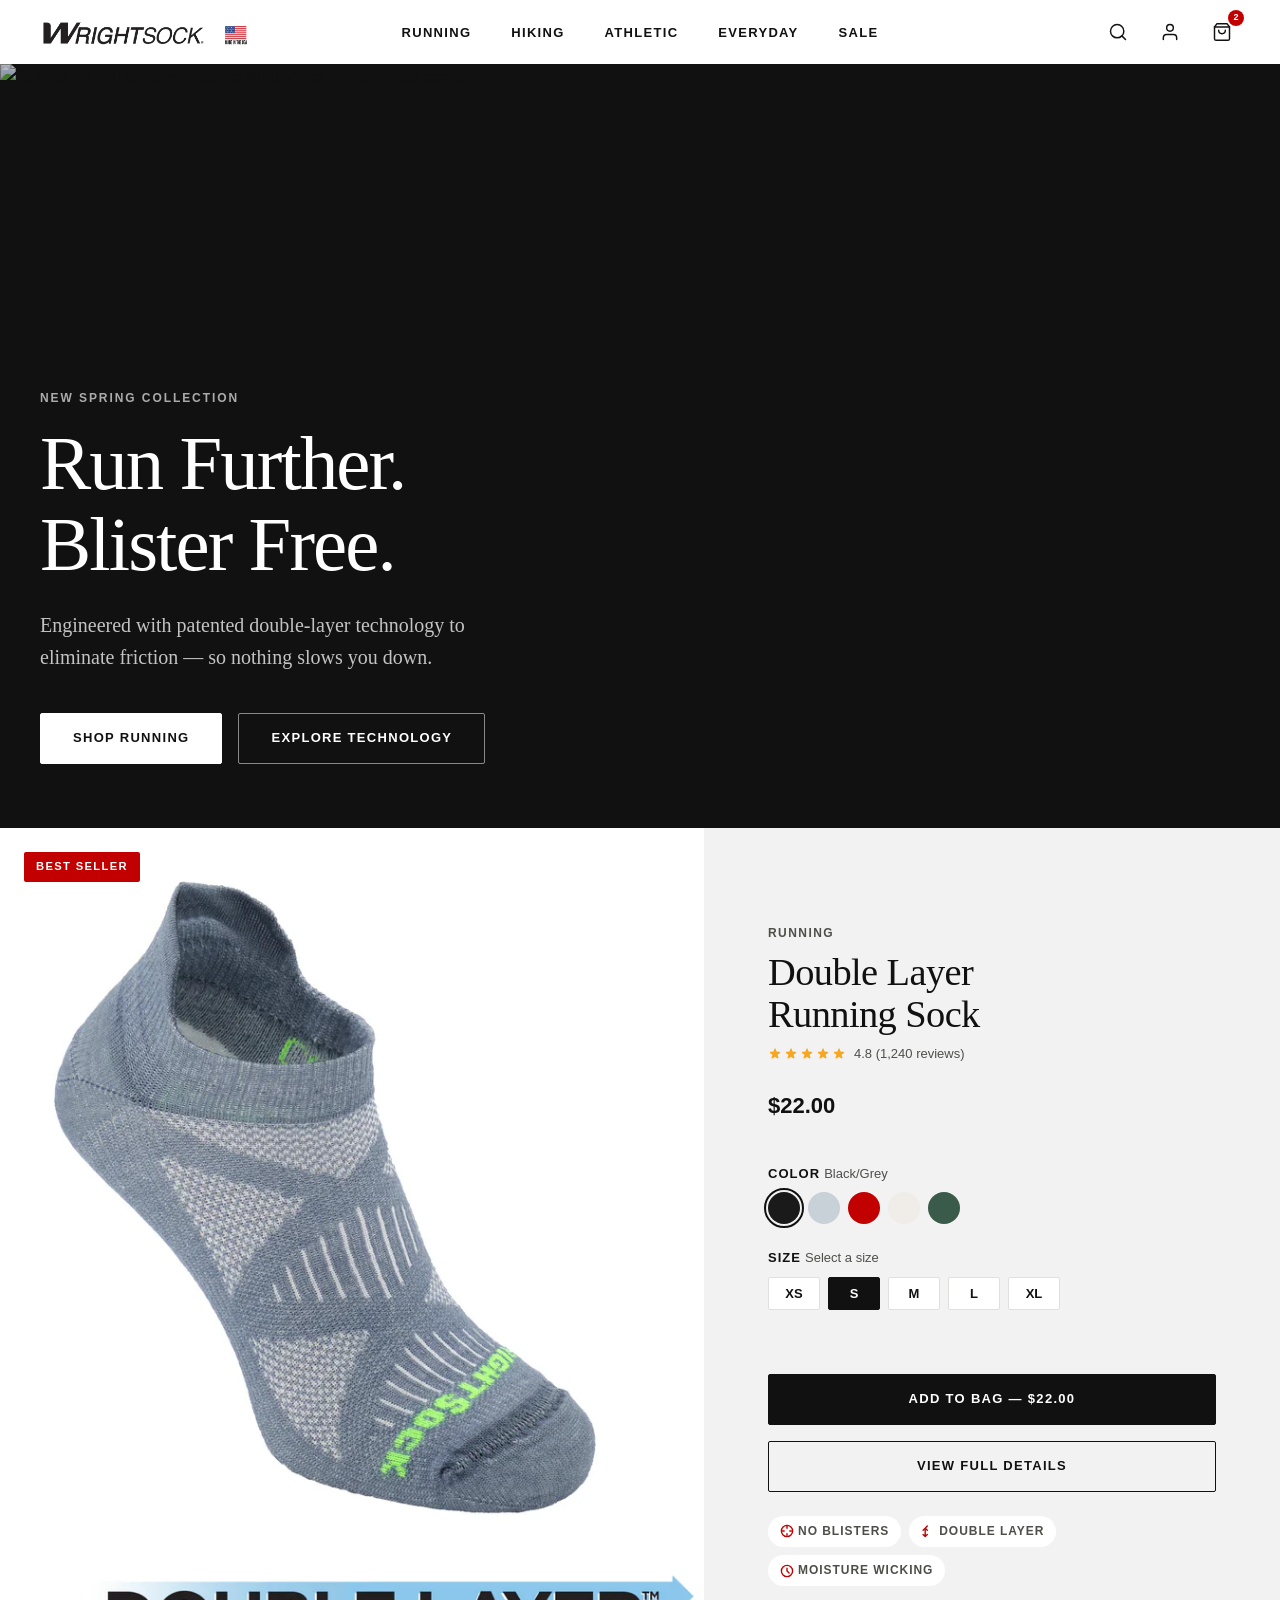
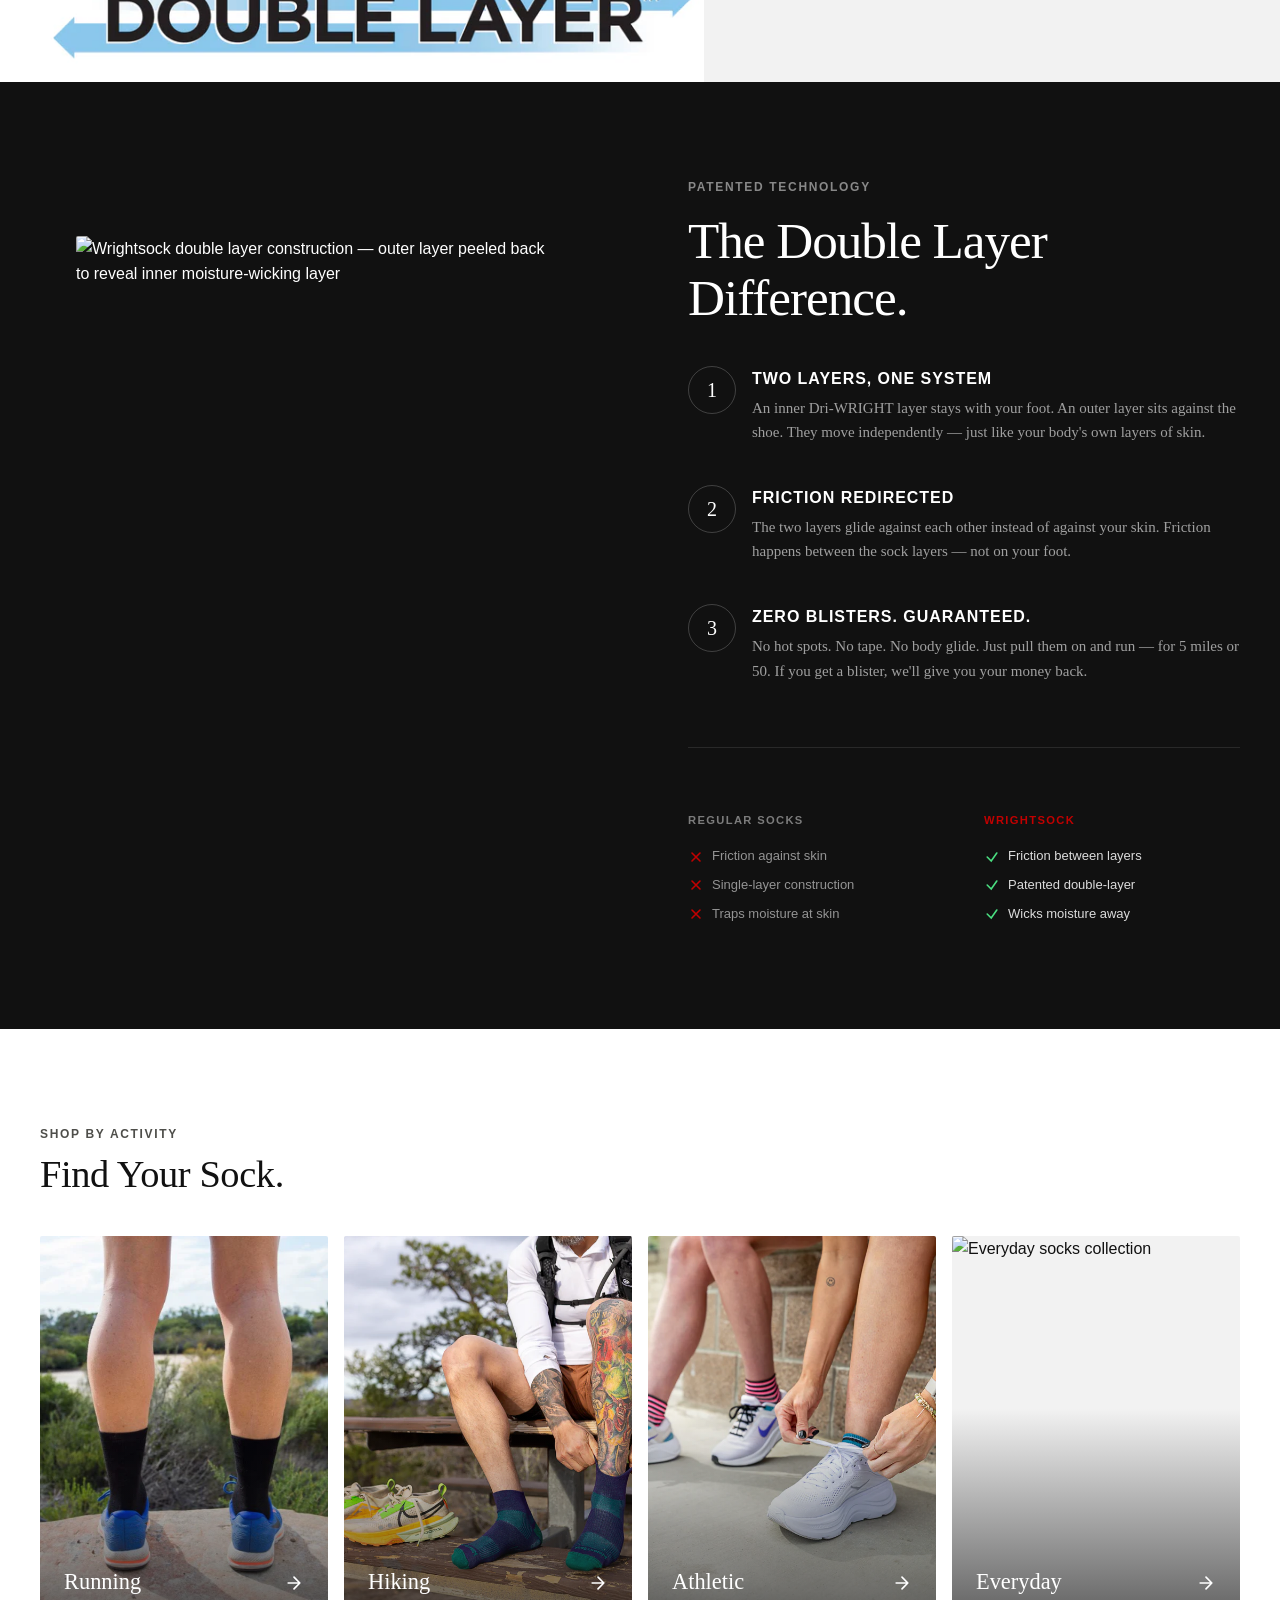
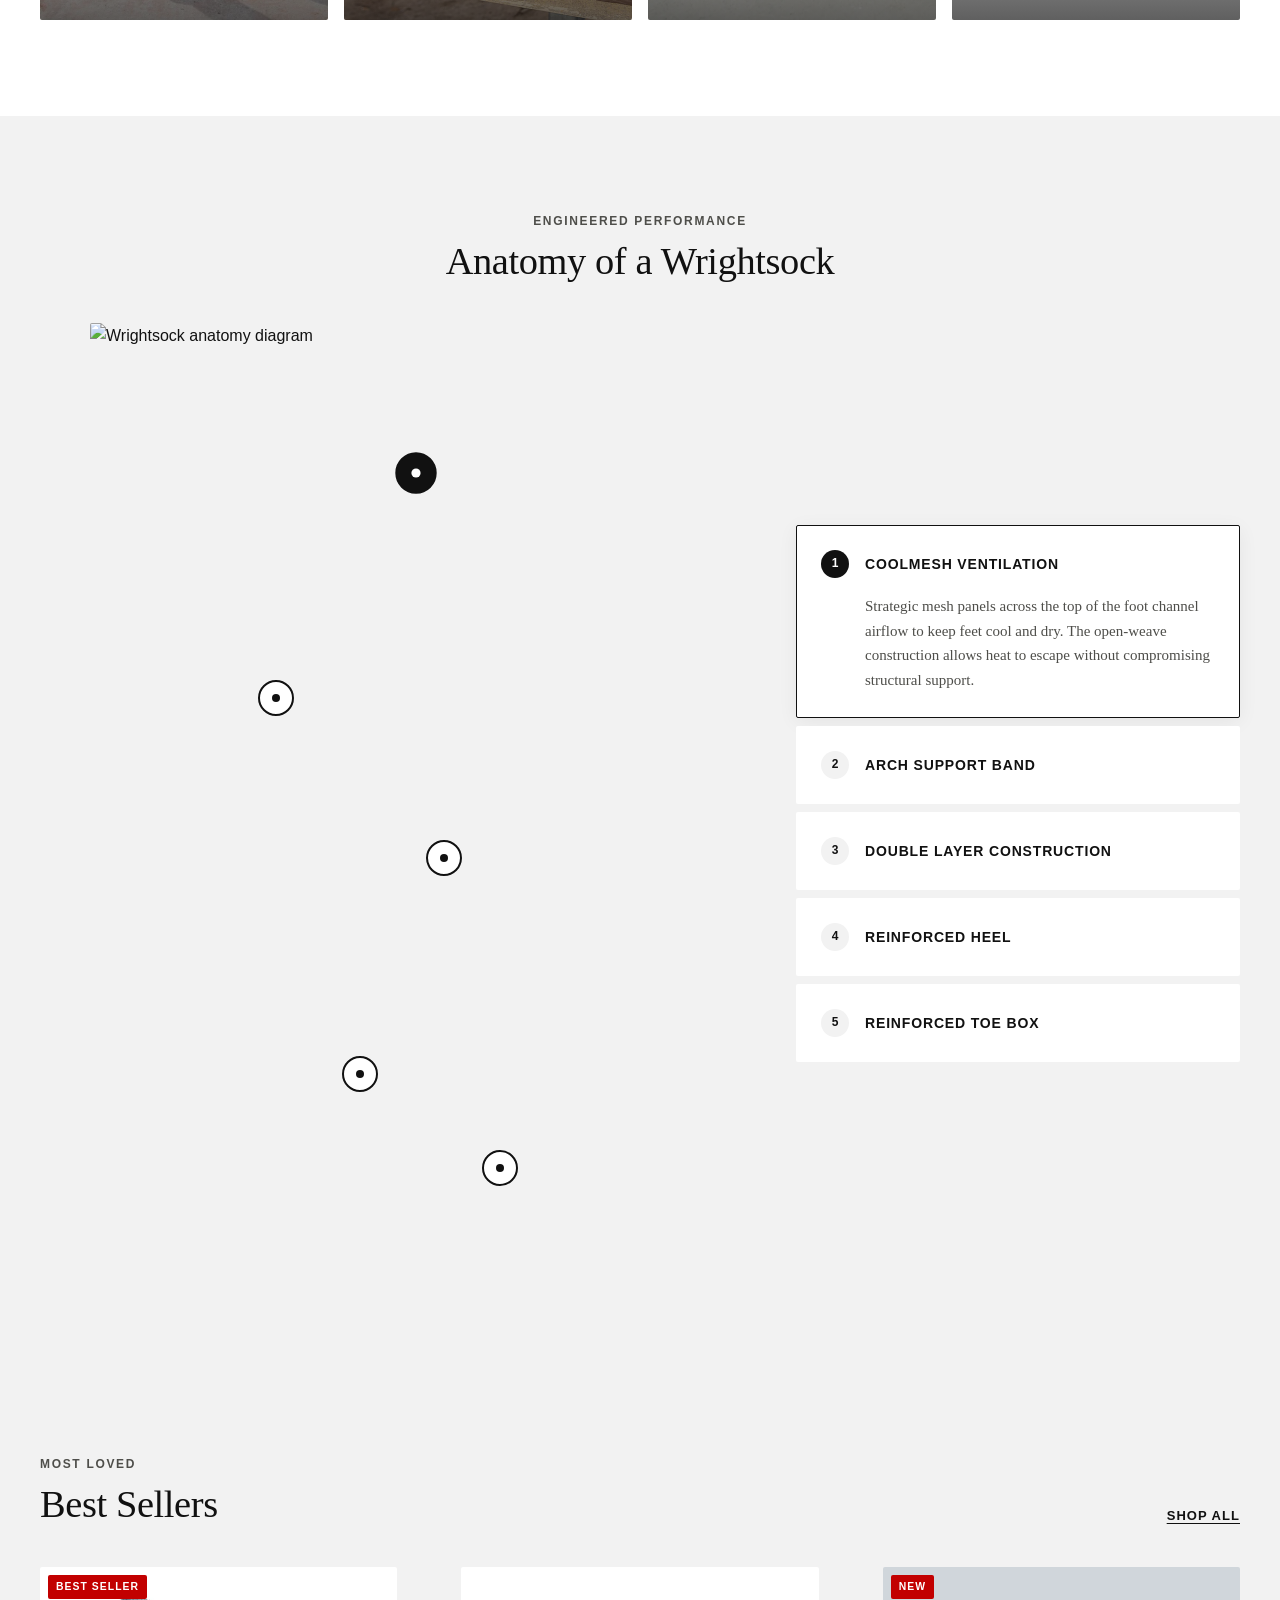
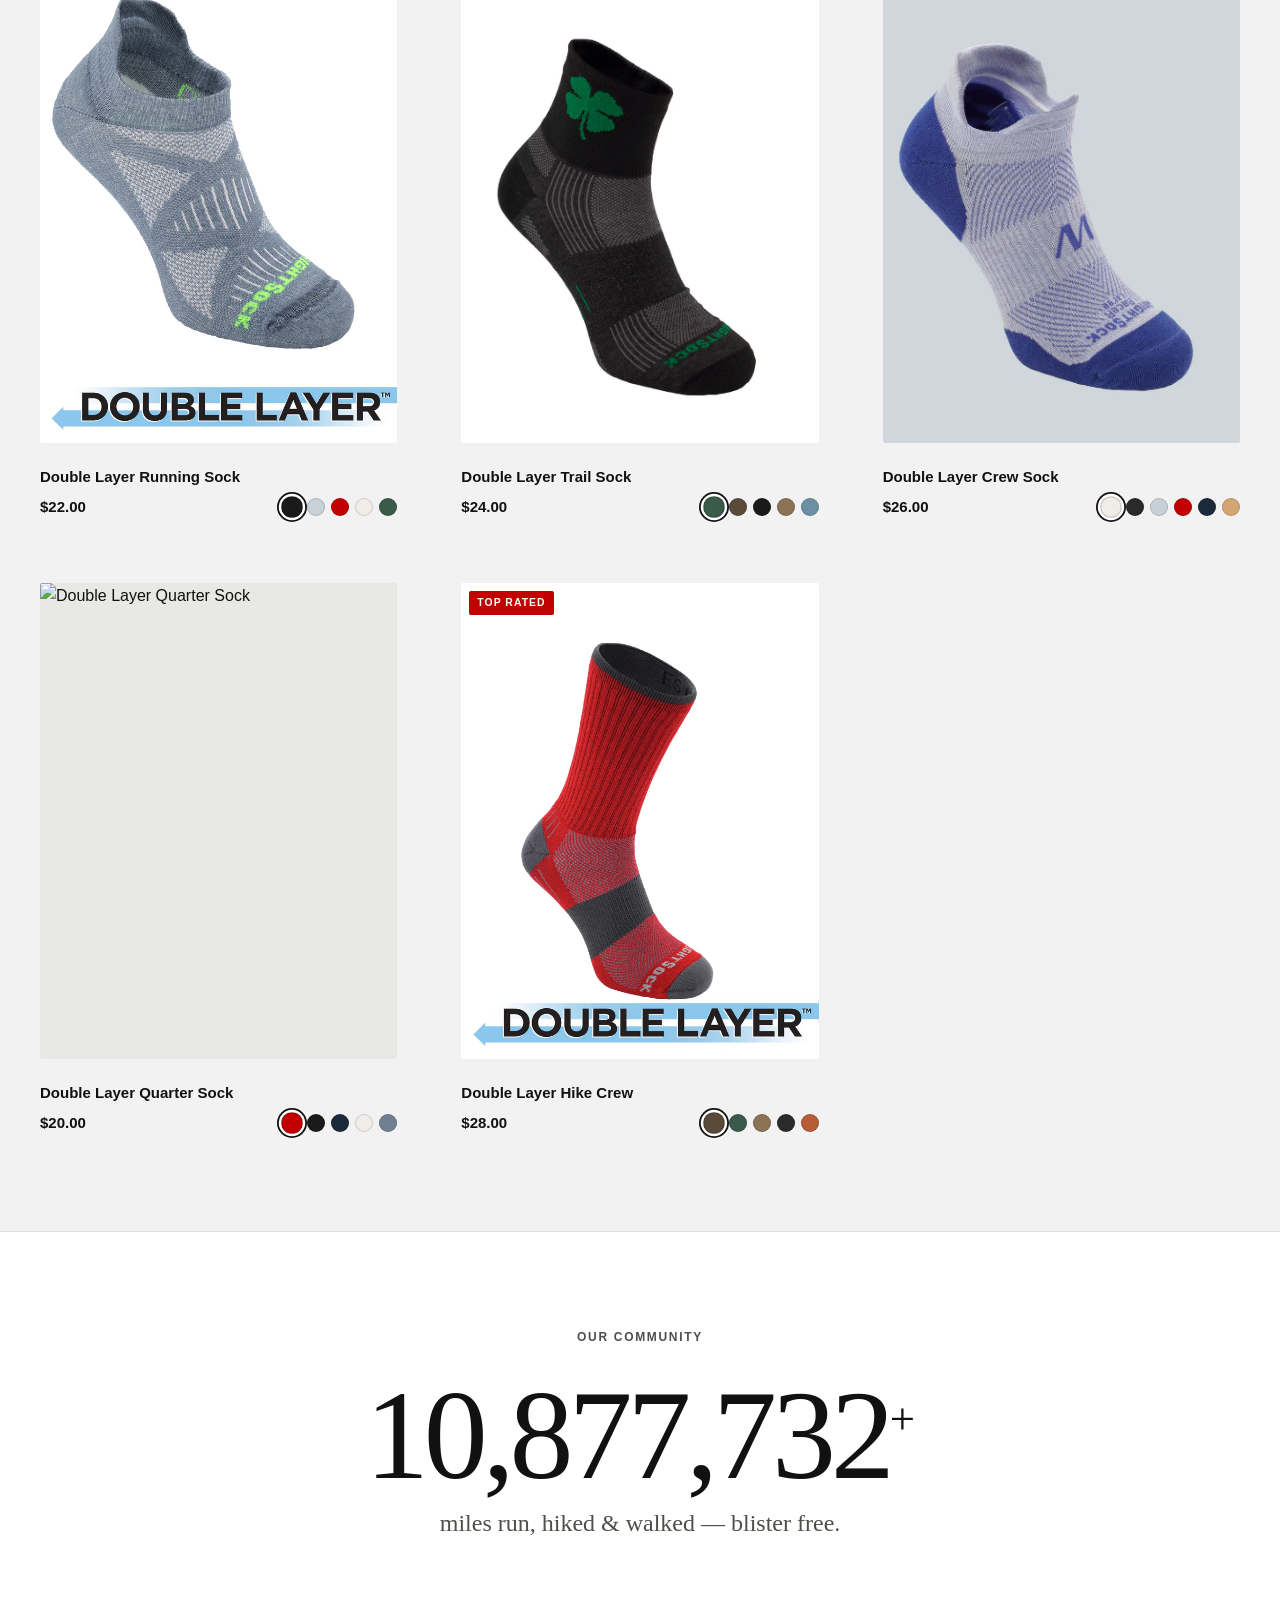
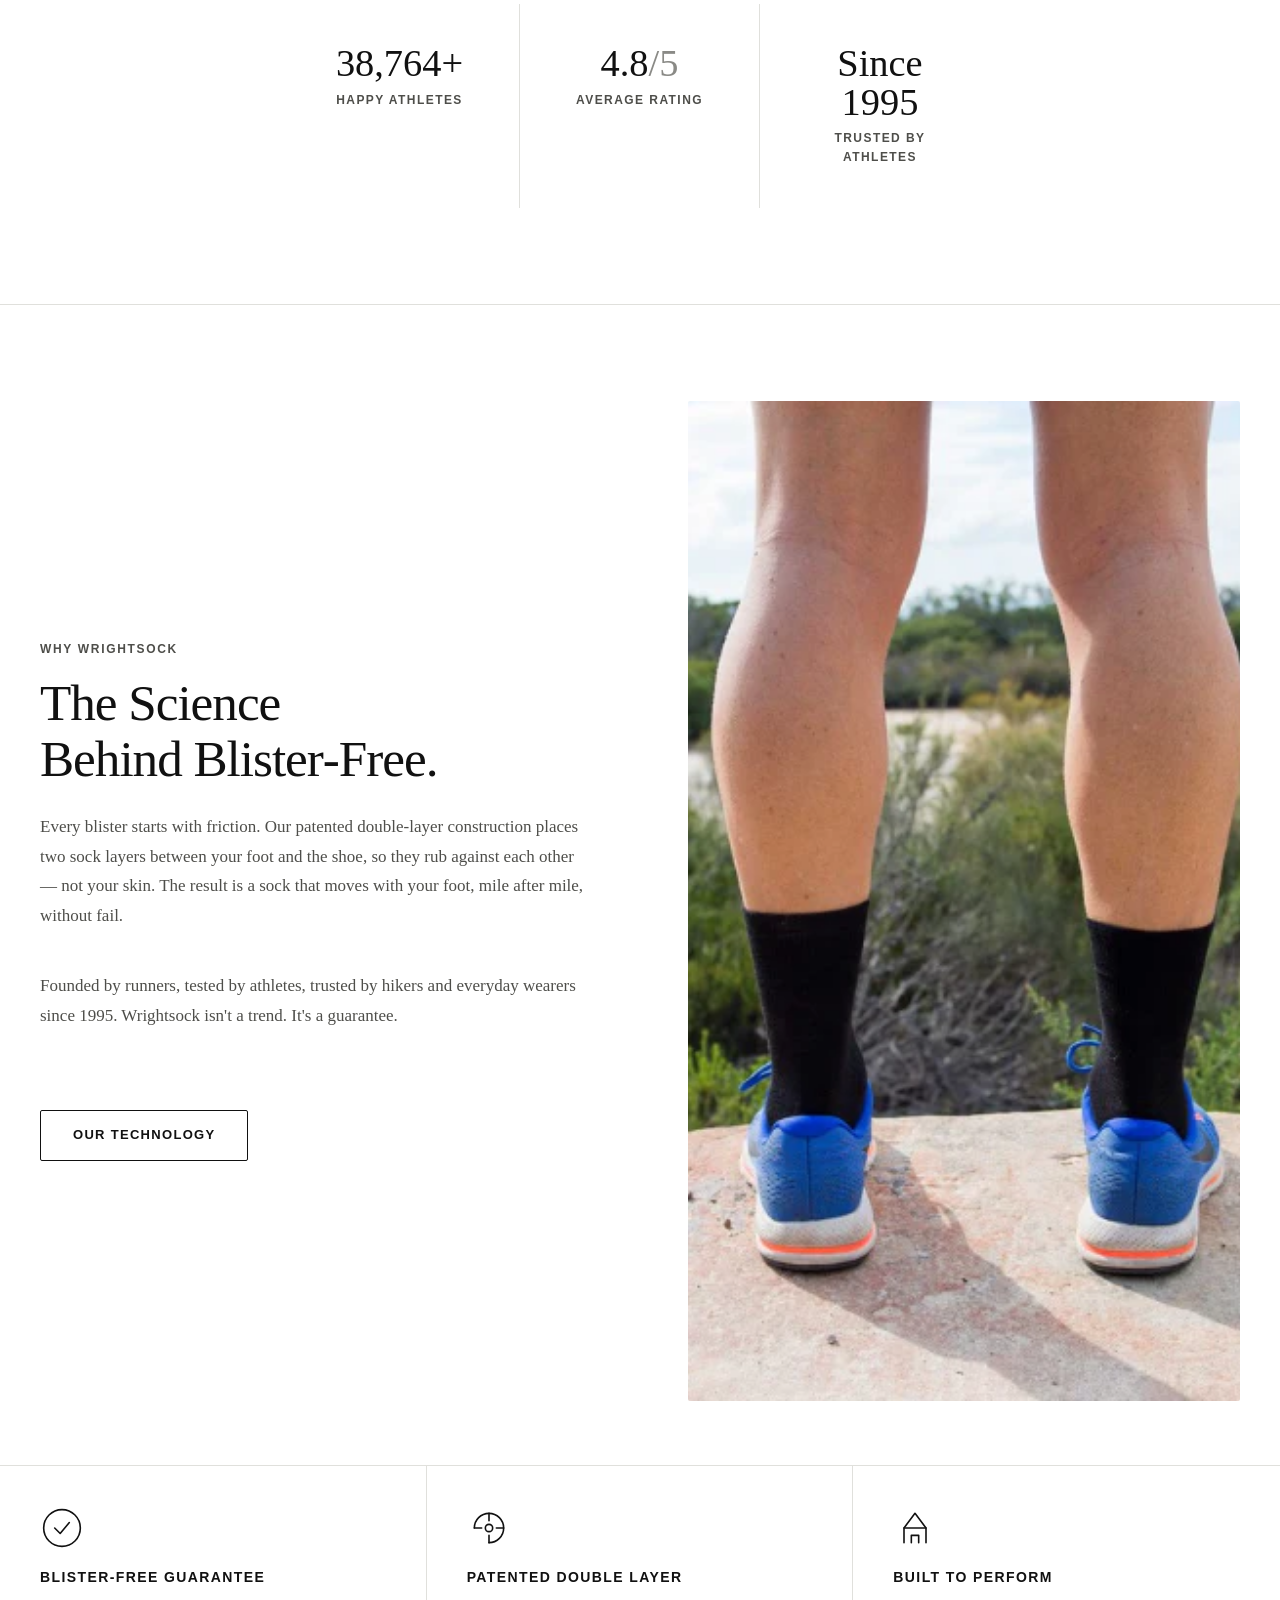
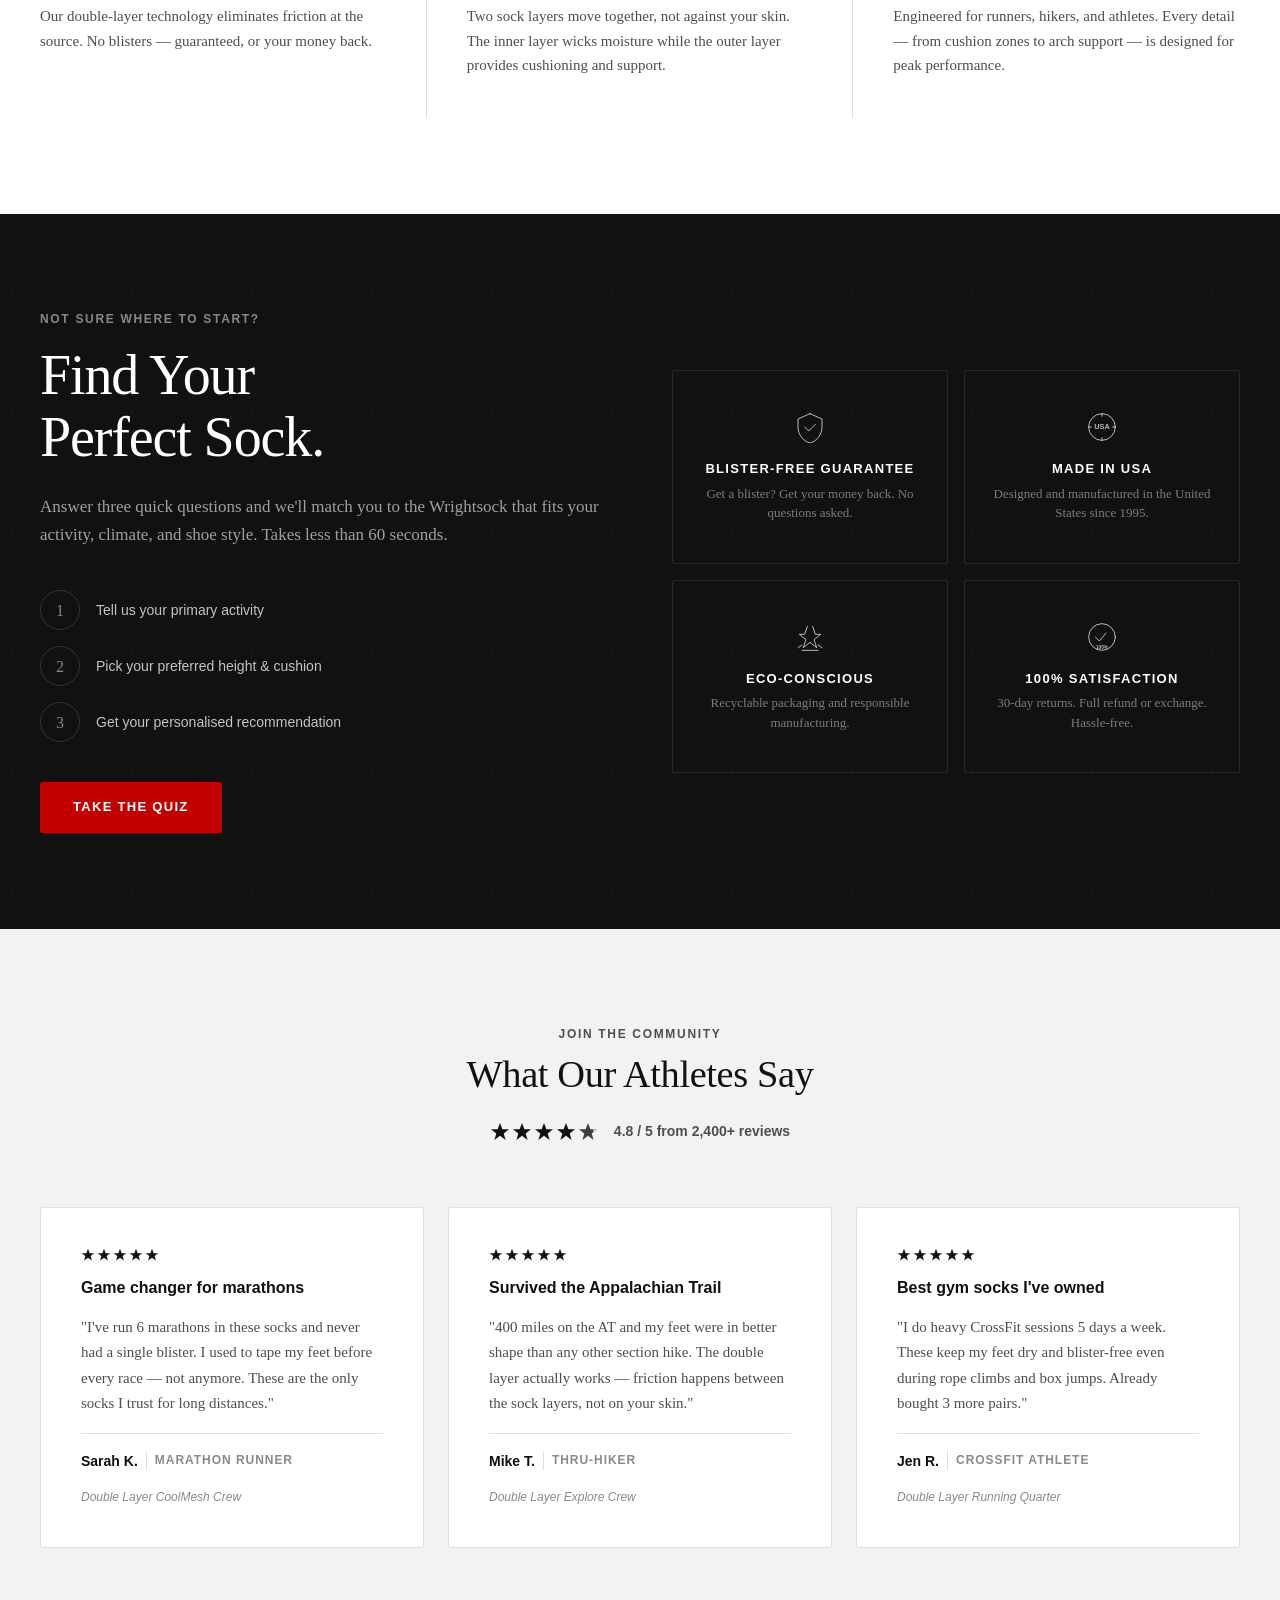
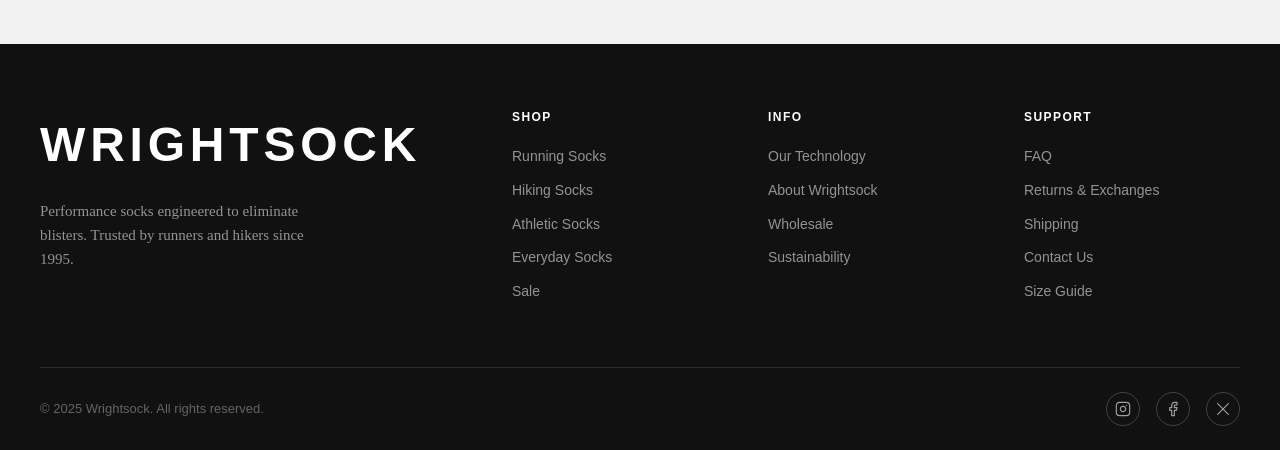
==== commit 71c6ad40: "new changes" ====
--- a/index.html
+++ b/index.html
@@ -18,10 +18,7 @@
 
       <!-- Logo -->
       <a href="index.html" class="site-nav__logo" aria-label="Wrightsock home">
-        <svg viewBox="0 0 180 28" fill="none" xmlns="http://www.w3.org/2000/svg" aria-hidden="true">
-          <text x="0" y="22" font-family="-apple-system, BlinkMacSystemFont, 'Segoe UI', sans-serif"
-                font-size="20" font-weight="800" fill="#111111" letter-spacing="2">WRIGHTSOCK</text>
-        </svg>
+        <img src="images/logo/logo.png" alt="Wrightsock — Made in the USA" height="28" />
       </a>
 
       <!-- Desktop Links -->
@@ -83,7 +80,7 @@
     <section class="hero" aria-label="Hero">
       <img
         class="hero__bg"
-        src="https://placehold.co/1600x900/1a1a1a/333333?text=Hero+Image"
+        src="images/hero/hero.png"
         alt="Runner on trail at dawn wearing Wrightsock performance socks"
         width="1600"
         height="900"
@@ -118,7 +115,7 @@
           <img
             class="product-spotlight__img"
             data-gallery
-            src="https://placehold.co/900x900/e8e8e4/888884?text=Product+Image"
+            src="images/products/bestseller.png"
             alt="Double Layer Running Sock — Black/Grey"
             width="900"
             height="900"
@@ -148,11 +145,11 @@
           <div class="variant-group">
             <p class="variant-group__label">Color <span>Black/Grey</span></p>
             <div class="color-swatches" role="group" aria-label="Color">
-              <button class="color-swatch selected" style="background:#1a1a1a" data-color="Black/Grey" data-img="https://placehold.co/900x900/1a1a1a/555?text=Black" aria-label="Black/Grey" title="Black/Grey"></button>
-              <button class="color-swatch" style="background:#c8d0d8" data-color="Light Blue/White" data-img="https://placehold.co/900x900/c8d0d8/fff?text=Blue" aria-label="Light Blue/White" title="Light Blue/White"></button>
-              <button class="color-swatch" style="background:#C20000" data-color="Red/Black" data-img="https://placehold.co/900x900/C20000/fff?text=Red" aria-label="Red/Black" title="Red/Black"></button>
-              <button class="color-swatch" style="background:#f0ede8" data-color="Natural/White" data-img="https://placehold.co/900x900/f0ede8/999?text=Natural" aria-label="Natural/White" title="Natural/White"></button>
-              <button class="color-swatch" style="background:#3a5a4a" data-color="Forest/Olive" data-img="https://placehold.co/900x900/3a5a4a/fff?text=Forest" aria-label="Forest/Olive" title="Forest/Olive"></button>
+              <button class="color-swatch selected" style="background:#1a1a1a" data-color="Black/Grey" data-img="images/products/running-sock-black.png" aria-label="Black/Grey" title="Black/Grey"></button>
+              <button class="color-swatch" style="background:#c8d0d8" data-color="Light Blue/White" data-img="images/products/running-sock-natural.png" aria-label="Light Blue/White" title="Light Blue/White"></button>
+              <button class="color-swatch" style="background:#C20000" data-color="Red/Black" data-img="images/products/running-sock-red.png" aria-label="Red/Black" title="Red/Black"></button>
+              <button class="color-swatch" style="background:#f0ede8" data-color="Natural/White" data-img="images/products/running-sock-natural.png" aria-label="Natural/White" title="Natural/White"></button>
+              <button class="color-swatch" style="background:#3a5a4a" data-color="Forest/Olive" data-img="images/products/running-sock-black.png" aria-label="Forest/Olive" title="Forest/Olive"></button>
             </div>
           </div>
 
@@ -170,8 +167,8 @@
 
           <!-- ATC -->
           <div class="product-spotlight__add">
-            <a href="pdp.html" class="btn btn--primary btn--full">Add to Bag — $22.00</a>
-            <a href="pdp.html" class="btn btn--outline btn--full">View Full Details</a>
+            <a href="#" class="btn btn--primary btn--full">Add to Bag — $22.00</a>
+            <a href="#" class="btn btn--outline btn--full">View Full Details</a>
           </div>
 
           <!-- Feature pills -->
@@ -202,20 +199,15 @@
       <div class="container">
         <div class="dl-difference__grid">
 
-          <!-- Animated diagram -->
+          <!-- Double layer image -->
           <div class="dl-difference__visual">
-            <div class="dl-difference__diagram" id="dl-diagram">
-              <div class="dl-layer dl-layer--outer">
-                <span class="t-label" style="color:rgba(255,255,255,0.4)">Outer Layer</span>
-              </div>
-              <div class="dl-layer dl-layer--inner">
-                <span class="t-label" style="color:rgba(194,0,0,0.7)">Inner Layer</span>
-              </div>
-              <div class="dl-friction-label">
-                <span class="dl-friction-label__arrows">&lrarr;</span>
-                <span class="dl-friction-label__text">Friction happens here, not on your skin</span>
-              </div>
-            </div>
+            <img
+              class="dl-difference__img"
+              src="images/double-layer/layer.png"
+              alt="Wrightsock double layer construction — outer layer peeled back to reveal inner moisture-wicking layer"
+              width="700"
+              height="933"
+            />
           </div>
 
           <!-- Content -->
@@ -300,7 +292,7 @@
         <div class="collections__grid" role="list">
 
           <a href="#" class="collection-tile" role="listitem" aria-label="Shop Running socks">
-            <img class="collection-tile__img" src="https://placehold.co/600x800/2a2a2a/555?text=Running" alt="Running socks collection" width="600" height="800" />
+            <img class="collection-tile__img" src="images/brand/brand-story.png" alt="Running socks collection" width="600" height="800" />
             <div class="collection-tile__overlay" aria-hidden="true"></div>
             <div class="collection-tile__info">
               <span class="collection-tile__name">
@@ -311,7 +303,7 @@
           </a>
 
           <a href="#" class="collection-tile" role="listitem" aria-label="Shop Hiking socks">
-            <img class="collection-tile__img" src="https://placehold.co/600x800/3a3a34/666?text=Hiking" alt="Hiking socks collection" width="600" height="800" />
+            <img class="collection-tile__img" src="images/brand/construction-detail.png" alt="Hiking socks collection" width="600" height="800" />
             <div class="collection-tile__overlay" aria-hidden="true"></div>
             <div class="collection-tile__info">
               <span class="collection-tile__name">
@@ -322,7 +314,7 @@
           </a>
 
           <a href="#" class="collection-tile" role="listitem" aria-label="Shop Athletic socks">
-            <img class="collection-tile__img" src="https://placehold.co/600x800/1a2a3a/448?text=Athletic" alt="Athletic socks collection" width="600" height="800" />
+            <img class="collection-tile__img" src="images/popup/popup-hero.png" alt="Athletic socks collection" width="600" height="800" />
             <div class="collection-tile__overlay" aria-hidden="true"></div>
             <div class="collection-tile__info">
               <span class="collection-tile__name">
@@ -333,7 +325,7 @@
           </a>
 
           <a href="#" class="collection-tile" role="listitem" aria-label="Shop Everyday socks">
-            <img class="collection-tile__img" src="https://placehold.co/600x800/3a3030/666?text=Everyday" alt="Everyday socks collection" width="600" height="800" />
+            <img class="collection-tile__img" src="images/hero/hero.png" alt="Everyday socks collection" width="600" height="800" />
             <div class="collection-tile__overlay" aria-hidden="true"></div>
             <div class="collection-tile__info">
               <span class="collection-tile__name">
@@ -365,7 +357,7 @@
           <div class="sock-anatomy__diagram" role="img" aria-label="Interactive sock diagram with feature hotspots">
             <img
               class="sock-anatomy__img"
-              src="https://placehold.co/700x940/e2e0dc/999?text=Sock+Diagram"
+              src="images/anatomy/sock-diagram.png"
               alt="Wrightsock anatomy diagram"
               width="700"
               height="940"
@@ -461,81 +453,94 @@
 
           <!-- Card 1 -->
           <article class="product-card" role="listitem">
-            <a href="pdp.html" class="product-card__media">
-              <img class="product-card__img" src="https://placehold.co/500x500/1a1a1a/555?text=Product+1" alt="Double Layer Running Sock" width="500" height="500" />
+            <a href="#" class="product-card__media">
+              <img class="product-card__img" src="images/products/bestseller.png" alt="Double Layer Running Sock" width="500" height="667" />
               <span class="product-card__badge">Best Seller</span>
             </a>
-            <h3 class="product-card__name"><a href="pdp.html">Double Layer Running Sock</a></h3>
+            <h3 class="product-card__name"><a href="#">Double Layer Running Sock</a></h3>
             <div class="product-card__meta">
               <span class="product-card__price">$22.00</span>
               <div class="product-card__swatches" aria-label="Available colors">
-                <span class="product-card__swatch" style="background:#1a1a1a" title="Black"></span>
-                <span class="product-card__swatch" style="background:#c8d0d8" title="Blue"></span>
+                <span class="product-card__swatch active" style="background:#1a1a1a" title="Black"></span>
+                <span class="product-card__swatch" style="background:#c8d0d8" title="Steel Blue"></span>
                 <span class="product-card__swatch" style="background:#C20000" title="Red"></span>
+                <span class="product-card__swatch" style="background:#f0ede8" title="Natural"></span>
+                <span class="product-card__swatch" style="background:#3a5a4a" title="Forest"></span>
               </div>
             </div>
           </article>
 
           <!-- Card 2 -->
           <article class="product-card" role="listitem">
-            <a href="pdp.html" class="product-card__media">
-              <img class="product-card__img" src="https://placehold.co/500x500/3a5a4a/aaccaa?text=Product+2" alt="Double Layer Trail Sock" width="500" height="500" />
+            <a href="#" class="product-card__media">
+              <img class="product-card__img" src="images/products/running-sock-black.png" alt="Double Layer Trail Sock" width="500" height="667" />
             </a>
-            <h3 class="product-card__name"><a href="pdp.html">Double Layer Trail Sock</a></h3>
+            <h3 class="product-card__name"><a href="#">Double Layer Trail Sock</a></h3>
             <div class="product-card__meta">
               <span class="product-card__price">$24.00</span>
               <div class="product-card__swatches" aria-label="Available colors">
-                <span class="product-card__swatch" style="background:#3a5a4a" title="Forest"></span>
+                <span class="product-card__swatch active" style="background:#3a5a4a" title="Forest"></span>
                 <span class="product-card__swatch" style="background:#5a4a3a" title="Brown"></span>
+                <span class="product-card__swatch" style="background:#1a1a1a" title="Black"></span>
+                <span class="product-card__swatch" style="background:#8b7355" title="Khaki"></span>
+                <span class="product-card__swatch" style="background:#6b8fa3" title="Slate"></span>
               </div>
             </div>
           </article>
 
           <!-- Card 3 -->
           <article class="product-card" role="listitem">
-            <a href="pdp.html" class="product-card__media">
-              <img class="product-card__img" src="https://placehold.co/500x500/2a2a2a/666?text=Product+3" alt="Double Layer Crew Sock" width="500" height="500" />
+            <a href="#" class="product-card__media">
+              <img class="product-card__img" src="images/products/running-sock-natural.png" alt="Double Layer Crew Sock" width="500" height="667" />
               <span class="product-card__badge">New</span>
             </a>
-            <h3 class="product-card__name"><a href="pdp.html">Double Layer Crew Sock</a></h3>
+            <h3 class="product-card__name"><a href="#">Double Layer Crew Sock</a></h3>
             <div class="product-card__meta">
               <span class="product-card__price">$26.00</span>
               <div class="product-card__swatches" aria-label="Available colors">
+                <span class="product-card__swatch active" style="background:#f0ede8" title="Natural"></span>
                 <span class="product-card__swatch" style="background:#2a2a2a" title="Charcoal"></span>
-                <span class="product-card__swatch" style="background:#f0ede8" title="Natural"></span>
-                <span class="product-card__swatch" style="background:#c8d0d8" title="Blue"></span>
+                <span class="product-card__swatch" style="background:#c8d0d8" title="Steel Blue"></span>
                 <span class="product-card__swatch" style="background:#C20000" title="Red"></span>
+                <span class="product-card__swatch" style="background:#1a2a3a" title="Navy"></span>
+                <span class="product-card__swatch" style="background:#d4a574" title="Sand"></span>
               </div>
             </div>
           </article>
 
           <!-- Card 4 -->
           <article class="product-card" role="listitem">
-            <a href="pdp.html" class="product-card__media">
-              <img class="product-card__img" src="https://placehold.co/500x500/1a2a3a/446688?text=Product+4" alt="Double Layer Quarter Sock" width="500" height="500" />
+            <a href="#" class="product-card__media">
+              <img class="product-card__img" src="images/products/running-sock-red.png" alt="Double Layer Quarter Sock" width="500" height="667" />
             </a>
-            <h3 class="product-card__name"><a href="pdp.html">Double Layer Quarter Sock</a></h3>
+            <h3 class="product-card__name"><a href="#">Double Layer Quarter Sock</a></h3>
             <div class="product-card__meta">
               <span class="product-card__price">$20.00</span>
               <div class="product-card__swatches" aria-label="Available colors">
+                <span class="product-card__swatch active" style="background:#C20000" title="Red"></span>
                 <span class="product-card__swatch" style="background:#1a1a1a" title="Black"></span>
                 <span class="product-card__swatch" style="background:#1a2a3a" title="Navy"></span>
+                <span class="product-card__swatch" style="background:#f0ede8" title="Natural"></span>
+                <span class="product-card__swatch" style="background:#708090" title="Slate Grey"></span>
               </div>
             </div>
           </article>
 
           <!-- Card 5 -->
           <article class="product-card" role="listitem">
-            <a href="pdp.html" class="product-card__media">
-              <img class="product-card__img" src="https://placehold.co/500x500/5a4a3a/998877?text=Product+5" alt="Double Layer Hike Crew" width="500" height="500" />
+            <a href="#" class="product-card__media">
+              <img class="product-card__img" src="images/pdp/view-3.png" alt="Double Layer Hike Crew" width="500" height="667" />
               <span class="product-card__badge">Top Rated</span>
             </a>
-            <h3 class="product-card__name"><a href="pdp.html">Double Layer Hike Crew</a></h3>
+            <h3 class="product-card__name"><a href="#">Double Layer Hike Crew</a></h3>
             <div class="product-card__meta">
               <span class="product-card__price">$28.00</span>
               <div class="product-card__swatches" aria-label="Available colors">
-                <span class="product-card__swatch" style="background:#5a4a3a" title="Brown"></span>
+                <span class="product-card__swatch active" style="background:#5a4a3a" title="Brown"></span>
                 <span class="product-card__swatch" style="background:#3a5a4a" title="Forest"></span>
+                <span class="product-card__swatch" style="background:#8b7355" title="Khaki"></span>
+                <span class="product-card__swatch" style="background:#2a2a2a" title="Charcoal"></span>
+                <span class="product-card__swatch" style="background:#b85c38" title="Rust"></span>
               </div>
             </div>
           </article>
@@ -601,7 +606,7 @@
           <div class="brand-story__media">
             <img
               class="brand-story__img"
-              src="https://placehold.co/800x1000/2a2a2a/555?text=Brand+Story+Image"
+              src="images/brand/brand-story.png"
               alt="Close-up of Wrightsock double-layer construction"
               width="800"
               height="1000"
@@ -690,26 +695,126 @@
           <!-- Decorative cards (desktop) -->
           <div class="quiz-cta__visual" aria-hidden="true">
             <div class="quiz-option">
-              <span class="quiz-option__icon">&#127939;</span>
-              <p class="quiz-option__label">Running</p>
-              <p class="quiz-option__desc">Road, trail, or track — we've got you covered.</p>
+              <span class="quiz-option__icon">
+                <svg width="32" height="32" viewBox="0 0 48 48" fill="none" stroke="currentColor" stroke-width="1.5" stroke-linecap="round" stroke-linejoin="round">
+                  <path d="M24 4L6 12v12c0 11.1 7.7 21.5 18 24 10.3-2.5 18-12.9 18-24V12L24 4z"/>
+                  <path d="M16 24l6 6 10-10"/>
+                </svg>
+              </span>
+              <p class="quiz-option__label">Blister-Free Guarantee</p>
+              <p class="quiz-option__desc">Get a blister? Get your money back. No questions asked.</p>
             </div>
             <div class="quiz-option">
-              <span class="quiz-option__icon">&#9968;</span>
-              <p class="quiz-option__label">Hiking</p>
-              <p class="quiz-option__desc">Day hikes to multi-day backpacking.</p>
+              <span class="quiz-option__icon">
+                <svg width="32" height="32" viewBox="0 0 48 48" fill="none" stroke="currentColor" stroke-width="1.5" stroke-linecap="round" stroke-linejoin="round">
+                  <circle cx="24" cy="24" r="20"/>
+                  <path d="M24 4v4M24 40v4M4 24h4M40 24h4"/>
+                  <text x="24" y="27" text-anchor="middle" font-size="11" font-weight="700" fill="currentColor" stroke="none">USA</text>
+                </svg>
+              </span>
+              <p class="quiz-option__label">Made in USA</p>
+              <p class="quiz-option__desc">Designed and manufactured in the United States since 1995.</p>
             </div>
             <div class="quiz-option">
-              <span class="quiz-option__icon">&#127947;</span>
-              <p class="quiz-option__label">Athletic</p>
-              <p class="quiz-option__desc">Gym, court sports, and cross-training.</p>
+              <span class="quiz-option__icon">
+                <svg width="32" height="32" viewBox="0 0 48 48" fill="none" stroke="currentColor" stroke-width="1.5" stroke-linecap="round" stroke-linejoin="round">
+                  <path d="M20 8l-4 12H8l10 8-4 12 10-8 10 8-4-12 10-8H32L28 8"/>
+                  <path d="M6 40l6-4M36 36l6 4M12 44h24"/>
+                </svg>
+              </span>
+              <p class="quiz-option__label">Eco-Conscious</p>
+              <p class="quiz-option__desc">Recyclable packaging and responsible manufacturing.</p>
             </div>
             <div class="quiz-option">
-              <span class="quiz-option__icon">&#128715;</span>
-              <p class="quiz-option__label">Everyday</p>
-              <p class="quiz-option__desc">All-day comfort for work and travel.</p>
-            </div>
-          </div>
+              <span class="quiz-option__icon">
+                <svg width="32" height="32" viewBox="0 0 48 48" fill="none" stroke="currentColor" stroke-width="1.5" stroke-linecap="round" stroke-linejoin="round">
+                  <circle cx="24" cy="24" r="20"/>
+                  <path d="M14 24l6 6 10-12"/>
+                  <text x="24" y="42" text-anchor="middle" font-size="7" font-weight="700" fill="currentColor" stroke="none">100%</text>
+                </svg>
+              </span>
+              <p class="quiz-option__label">100% Satisfaction</p>
+              <p class="quiz-option__desc">30-day returns. Full refund or exchange. Hassle-free.</p>
+            </div>
+          </div>
+
+        </div>
+      </div>
+    </section>
+
+
+    <!-- ══════════════════════════════════════════════════════
+         SECTION 7: COMMUNITY REVIEWS
+    ══════════════════════════════════════════════════════ -->
+    <section class="reviews section" aria-label="Customer reviews">
+      <div class="container">
+        <div class="reviews__header">
+          <span class="section__eyebrow">Join the Community</span>
+          <h2 class="section__title">What Our Athletes Say</h2>
+          <div class="reviews__summary">
+            <div class="reviews__stars" aria-label="4.8 out of 5 stars">
+              <svg width="20" height="20" viewBox="0 0 20 20" fill="#111"><path d="M10 1l2.39 6.34H19l-5.3 4.16 1.89 6.5L10 13.84 4.41 18l1.89-6.5L1 7.34h6.61z"/></svg>
+              <svg width="20" height="20" viewBox="0 0 20 20" fill="#111"><path d="M10 1l2.39 6.34H19l-5.3 4.16 1.89 6.5L10 13.84 4.41 18l1.89-6.5L1 7.34h6.61z"/></svg>
+              <svg width="20" height="20" viewBox="0 0 20 20" fill="#111"><path d="M10 1l2.39 6.34H19l-5.3 4.16 1.89 6.5L10 13.84 4.41 18l1.89-6.5L1 7.34h6.61z"/></svg>
+              <svg width="20" height="20" viewBox="0 0 20 20" fill="#111"><path d="M10 1l2.39 6.34H19l-5.3 4.16 1.89 6.5L10 13.84 4.41 18l1.89-6.5L1 7.34h6.61z"/></svg>
+              <svg width="20" height="20" viewBox="0 0 20 20" fill="#111"><path d="M10 1l2.39 6.34H19l-5.3 4.16 1.89 6.5L10 13.84 4.41 18l1.89-6.5L1 7.34h6.61z" opacity="0.8"/><path d="M10 1l2.39 6.34H19l-5.3 4.16 1.89 6.5L10 13.84 4.41 18l1.89-6.5L1 7.34h6.61z" fill="#ddd" clip-path="inset(0 0 0 80%)"/></svg>
+            </div>
+            <span class="reviews__rating-text">4.8 / 5 from 2,400+ reviews</span>
+          </div>
+        </div>
+
+        <div class="reviews__grid" role="list">
+
+          <article class="review-card" role="listitem">
+            <div class="review-card__stars" aria-label="5 stars">
+              <svg width="14" height="14" viewBox="0 0 20 20" fill="#111"><path d="M10 1l2.39 6.34H19l-5.3 4.16 1.89 6.5L10 13.84 4.41 18l1.89-6.5L1 7.34h6.61z"/></svg>
+              <svg width="14" height="14" viewBox="0 0 20 20" fill="#111"><path d="M10 1l2.39 6.34H19l-5.3 4.16 1.89 6.5L10 13.84 4.41 18l1.89-6.5L1 7.34h6.61z"/></svg>
+              <svg width="14" height="14" viewBox="0 0 20 20" fill="#111"><path d="M10 1l2.39 6.34H19l-5.3 4.16 1.89 6.5L10 13.84 4.41 18l1.89-6.5L1 7.34h6.61z"/></svg>
+              <svg width="14" height="14" viewBox="0 0 20 20" fill="#111"><path d="M10 1l2.39 6.34H19l-5.3 4.16 1.89 6.5L10 13.84 4.41 18l1.89-6.5L1 7.34h6.61z"/></svg>
+              <svg width="14" height="14" viewBox="0 0 20 20" fill="#111"><path d="M10 1l2.39 6.34H19l-5.3 4.16 1.89 6.5L10 13.84 4.41 18l1.89-6.5L1 7.34h6.61z"/></svg>
+            </div>
+            <h3 class="review-card__title">Game changer for marathons</h3>
+            <p class="review-card__body">"I've run 6 marathons in these socks and never had a single blister. I used to tape my feet before every race — not anymore. These are the only socks I trust for long distances."</p>
+            <div class="review-card__footer">
+              <span class="review-card__author">Sarah K.</span>
+              <span class="review-card__tag">Marathon Runner</span>
+            </div>
+            <p class="review-card__product">Double Layer CoolMesh Crew</p>
+          </article>
+
+          <article class="review-card" role="listitem">
+            <div class="review-card__stars" aria-label="5 stars">
+              <svg width="14" height="14" viewBox="0 0 20 20" fill="#111"><path d="M10 1l2.39 6.34H19l-5.3 4.16 1.89 6.5L10 13.84 4.41 18l1.89-6.5L1 7.34h6.61z"/></svg>
+              <svg width="14" height="14" viewBox="0 0 20 20" fill="#111"><path d="M10 1l2.39 6.34H19l-5.3 4.16 1.89 6.5L10 13.84 4.41 18l1.89-6.5L1 7.34h6.61z"/></svg>
+              <svg width="14" height="14" viewBox="0 0 20 20" fill="#111"><path d="M10 1l2.39 6.34H19l-5.3 4.16 1.89 6.5L10 13.84 4.41 18l1.89-6.5L1 7.34h6.61z"/></svg>
+              <svg width="14" height="14" viewBox="0 0 20 20" fill="#111"><path d="M10 1l2.39 6.34H19l-5.3 4.16 1.89 6.5L10 13.84 4.41 18l1.89-6.5L1 7.34h6.61z"/></svg>
+              <svg width="14" height="14" viewBox="0 0 20 20" fill="#111"><path d="M10 1l2.39 6.34H19l-5.3 4.16 1.89 6.5L10 13.84 4.41 18l1.89-6.5L1 7.34h6.61z"/></svg>
+            </div>
+            <h3 class="review-card__title">Survived the Appalachian Trail</h3>
+            <p class="review-card__body">"400 miles on the AT and my feet were in better shape than any other section hike. The double layer actually works — friction happens between the sock layers, not on your skin."</p>
+            <div class="review-card__footer">
+              <span class="review-card__author">Mike T.</span>
+              <span class="review-card__tag">Thru-Hiker</span>
+            </div>
+            <p class="review-card__product">Double Layer Explore Crew</p>
+          </article>
+
+          <article class="review-card" role="listitem">
+            <div class="review-card__stars" aria-label="5 stars">
+              <svg width="14" height="14" viewBox="0 0 20 20" fill="#111"><path d="M10 1l2.39 6.34H19l-5.3 4.16 1.89 6.5L10 13.84 4.41 18l1.89-6.5L1 7.34h6.61z"/></svg>
+              <svg width="14" height="14" viewBox="0 0 20 20" fill="#111"><path d="M10 1l2.39 6.34H19l-5.3 4.16 1.89 6.5L10 13.84 4.41 18l1.89-6.5L1 7.34h6.61z"/></svg>
+              <svg width="14" height="14" viewBox="0 0 20 20" fill="#111"><path d="M10 1l2.39 6.34H19l-5.3 4.16 1.89 6.5L10 13.84 4.41 18l1.89-6.5L1 7.34h6.61z"/></svg>
+              <svg width="14" height="14" viewBox="0 0 20 20" fill="#111"><path d="M10 1l2.39 6.34H19l-5.3 4.16 1.89 6.5L10 13.84 4.41 18l1.89-6.5L1 7.34h6.61z"/></svg>
+              <svg width="14" height="14" viewBox="0 0 20 20" fill="#111"><path d="M10 1l2.39 6.34H19l-5.3 4.16 1.89 6.5L10 13.84 4.41 18l1.89-6.5L1 7.34h6.61z"/></svg>
+            </div>
+            <h3 class="review-card__title">Best gym socks I've owned</h3>
+            <p class="review-card__body">"I do heavy CrossFit sessions 5 days a week. These keep my feet dry and blister-free even during rope climbs and box jumps. Already bought 3 more pairs."</p>
+            <div class="review-card__footer">
+              <span class="review-card__author">Jen R.</span>
+              <span class="review-card__tag">CrossFit Athlete</span>
+            </div>
+            <p class="review-card__product">Double Layer Running Quarter</p>
+          </article>
 
         </div>
       </div>
@@ -727,7 +832,7 @@
       <div class="popup__hero">
         <img
           class="popup__hero-img"
-          src="https://placehold.co/520x180/111111/333?text=Sock+Close-Up"
+          src="images/popup/popup-hero.png"
           alt=""
           width="520"
           height="180"
--- a/css/home.css
+++ b/css/home.css
@@ -19,11 +19,12 @@
   width: 100%;
   height: 100%;
   opacity: 0.75;
-  transition: transform 8s var(--ease);
-}
-
-.hero:hover .hero__bg {
-  transform: scale(1.03);
+  animation: hero-ken-burns 20s ease-in-out infinite alternate;
+}
+
+@keyframes hero-ken-burns {
+  0%   { transform: scale(1)    translate(0, 0); }
+  100% { transform: scale(1.08) translate(-1%, -0.5%); }
 }
 
 .hero__overlay {
@@ -433,48 +434,37 @@
 .best-sellers__track {
   display: grid;
   grid-template-columns: repeat(2, 1fr);
-  gap: var(--space-md);
+  gap: var(--space-xl);
 }
 
 @media (min-width: 600px) {
   .best-sellers__track {
     grid-template-columns: repeat(3, 1fr);
+    gap: var(--space-xl);
   }
 }
 
 @media (min-width: 1024px) {
   .best-sellers__track {
-    display: flex;
-    overflow-x: auto;
-    scroll-snap-type: x mandatory;
-    -webkit-overflow-scrolling: touch;
-    gap: var(--space-md);
-    padding-bottom: var(--space-md);
-    scrollbar-width: none;
-  }
-  .best-sellers__track::-webkit-scrollbar { display: none; }
+    grid-template-columns: repeat(3, 1fr);
+    gap: var(--space-2xl);
+  }
 }
 
 /* Product card */
 .product-card {
-  scroll-snap-align: start;
-  flex-shrink: 0;
-}
-
-@media (min-width: 1024px) {
-  .product-card {
-    width: calc((100% - (3 * var(--space-md))) / 3.6);
-    min-width: 240px;
-  }
+  display: flex;
+  flex-direction: column;
 }
 
 .product-card__media {
   position: relative;
-  aspect-ratio: 1;
+  display: block;
+  aspect-ratio: 3/4;
   background: #e8e8e4;
   border-radius: 2px;
   overflow: hidden;
-  margin-bottom: var(--space-md);
+  margin-bottom: var(--space-lg);
 }
 
 .product-card__img {
@@ -506,14 +496,20 @@
   font-size: 0.9375rem;
   font-weight: 600;
   line-height: 1.3;
-  margin-bottom: var(--space-xs);
+  margin-bottom: var(--space-sm);
+}
+
+.product-card__name a {
+  color: inherit;
+  text-decoration: none;
 }
 
 .product-card__meta {
   display: flex;
   align-items: center;
   justify-content: space-between;
-  gap: var(--space-sm);
+  gap: var(--space-md);
+  margin-top: auto;
 }
 
 .product-card__price {
@@ -523,14 +519,24 @@
 
 .product-card__swatches {
   display: flex;
-  gap: 5px;
+  gap: 6px;
+  flex-wrap: wrap;
 }
 
 .product-card__swatch {
-  width: 14px;
-  height: 14px;
+  width: 18px;
+  height: 18px;
   border-radius: 50%;
   border: 1.5px solid rgba(0,0,0,0.15);
+  cursor: pointer;
+  transition: transform 150ms var(--ease),
+              box-shadow 150ms var(--ease);
+}
+
+.product-card__swatch:hover,
+.product-card__swatch.active {
+  transform: scale(1.2);
+  box-shadow: 0 0 0 2px var(--white), 0 0 0 3.5px var(--black);
 }
 
 /* ── 5. Brand Story / USP ──────────────────────────────────── */
@@ -672,71 +678,13 @@
   position: relative;
 }
 
-.dl-difference__diagram {
-  position: relative;
-  aspect-ratio: 1;
-  max-width: 520px;
+.dl-difference__img {
+  width: 100%;
+  max-width: 480px;
+  height: auto;
+  display: block;
   margin-inline: auto;
-}
-
-/* The two animated sock layers */
-.dl-layer {
-  position: absolute;
-  inset: 0;
-  border-radius: 50% 50% 14% 14%;
-  display: flex;
-  align-items: center;
-  justify-content: center;
-  font-size: 0.75rem;
-  font-weight: 700;
-  text-transform: uppercase;
-  letter-spacing: 0.12em;
-  transition: transform 600ms cubic-bezier(0.34, 1.56, 0.64, 1);
-}
-
-.dl-layer--outer {
-  border: 2px solid rgba(255,255,255,0.25);
-  background: rgba(255,255,255,0.04);
-}
-
-.dl-layer--inner {
-  inset: 12%;
-  border: 2px solid var(--accent);
-  background: rgba(194,0,0,0.08);
-}
-
-/* Animate on viewport entry */
-.dl-difference__diagram.animate .dl-layer--outer {
-  transform: translateX(-14px) translateY(-6px);
-}
-
-.dl-difference__diagram.animate .dl-layer--inner {
-  transform: translateX(14px) translateY(6px);
-}
-
-/* Friction arrows */
-.dl-friction-label {
-  position: absolute;
-  left: 50%;
-  top: 50%;
-  transform: translate(-50%, -50%);
-  text-align: center;
-}
-
-.dl-friction-label__arrows {
-  font-size: 1.5rem;
-  letter-spacing: 0.3em;
-  color: var(--accent);
-  display: block;
-  margin-bottom: var(--space-xs);
-}
-
-.dl-friction-label__text {
-  font-size: 0.65rem;
-  font-weight: 700;
-  text-transform: uppercase;
-  letter-spacing: 0.14em;
-  color: rgba(255,255,255,0.6);
+  border-radius: 2px;
 }
 
 /* Content side */
@@ -1249,7 +1197,10 @@
 .quiz-option__icon {
   font-size: 2rem;
   margin-bottom: var(--space-md);
-  display: block;
+  display: flex;
+  align-items: center;
+  justify-content: center;
+  color: rgba(255,255,255,0.7);
 }
 
 .quiz-option__label {
@@ -1430,3 +1381,181 @@
   color: var(--gray-mid);
   line-height: 1.5;
 }
+
+
+/* ============================================================
+   11. TRUST BADGES
+   ============================================================ */
+.trust-badges {
+  background: var(--gray-light);
+  border-top: 1px solid var(--gray-border);
+  border-bottom: 1px solid var(--gray-border);
+}
+
+.trust-badges__grid {
+  display: grid;
+  grid-template-columns: 1fr;
+  gap: var(--space-xl);
+  text-align: center;
+}
+
+@media (min-width: 600px) {
+  .trust-badges__grid {
+    grid-template-columns: repeat(2, 1fr);
+  }
+}
+
+@media (min-width: 1024px) {
+  .trust-badges__grid {
+    grid-template-columns: repeat(4, 1fr);
+  }
+}
+
+.trust-badge {
+  display: flex;
+  flex-direction: column;
+  align-items: center;
+  gap: var(--space-md);
+  padding: var(--space-lg);
+}
+
+.trust-badge__icon {
+  width: 64px;
+  height: 64px;
+  border-radius: 50%;
+  background: var(--white);
+  display: flex;
+  align-items: center;
+  justify-content: center;
+  color: var(--black);
+  box-shadow: 0 2px 12px rgba(0,0,0,0.06);
+}
+
+.trust-badge__icon svg {
+  width: 32px;
+  height: 32px;
+}
+
+.trust-badge__title {
+  font-size: 0.875rem;
+  font-weight: 700;
+  text-transform: uppercase;
+  letter-spacing: 0.08em;
+}
+
+.trust-badge__desc {
+  font-family: var(--font-serif);
+  font-size: 0.875rem;
+  color: var(--gray-dark);
+  line-height: 1.6;
+  max-width: 240px;
+}
+
+
+/* ============================================================
+   12. COMMUNITY REVIEWS
+   ============================================================ */
+.reviews {
+  background: var(--gray-light);
+}
+
+.reviews__header {
+  text-align: center;
+  margin-bottom: var(--space-2xl);
+}
+
+.reviews__summary {
+  display: flex;
+  align-items: center;
+  justify-content: center;
+  gap: var(--space-md);
+  margin-top: var(--space-lg);
+}
+
+.reviews__stars {
+  display: flex;
+  gap: 2px;
+}
+
+.reviews__rating-text {
+  font-size: 0.875rem;
+  font-weight: 600;
+  color: var(--gray-dark);
+}
+
+.reviews__grid {
+  display: grid;
+  grid-template-columns: 1fr;
+  gap: var(--space-lg);
+}
+
+@media (min-width: 768px) {
+  .reviews__grid {
+    grid-template-columns: repeat(3, 1fr);
+  }
+}
+
+.review-card {
+  background: var(--white);
+  padding: var(--space-xl);
+  border-radius: 2px;
+  border: 1px solid var(--gray-border);
+  display: flex;
+  flex-direction: column;
+  gap: var(--space-md);
+  transition: box-shadow 250ms var(--ease),
+              transform 250ms var(--ease);
+}
+
+.review-card:hover {
+  box-shadow: 0 8px 30px rgba(0,0,0,0.08);
+  transform: translateY(-2px);
+}
+
+.review-card__stars {
+  display: flex;
+  gap: 2px;
+}
+
+.review-card__title {
+  font-size: 1rem;
+  font-weight: 700;
+  line-height: 1.3;
+}
+
+.review-card__body {
+  font-family: var(--font-serif);
+  font-size: 0.9375rem;
+  color: var(--gray-dark);
+  line-height: 1.7;
+  flex: 1;
+}
+
+.review-card__footer {
+  display: flex;
+  align-items: center;
+  gap: var(--space-sm);
+  padding-top: var(--space-md);
+  border-top: 1px solid var(--gray-border);
+}
+
+.review-card__author {
+  font-size: 0.875rem;
+  font-weight: 700;
+}
+
+.review-card__tag {
+  font-size: 0.75rem;
+  font-weight: 600;
+  text-transform: uppercase;
+  letter-spacing: 0.08em;
+  color: var(--gray-mid);
+  padding-left: var(--space-sm);
+  border-left: 1px solid var(--gray-border);
+}
+
+.review-card__product {
+  font-size: 0.75rem;
+  color: var(--gray-mid);
+  font-style: italic;
+}
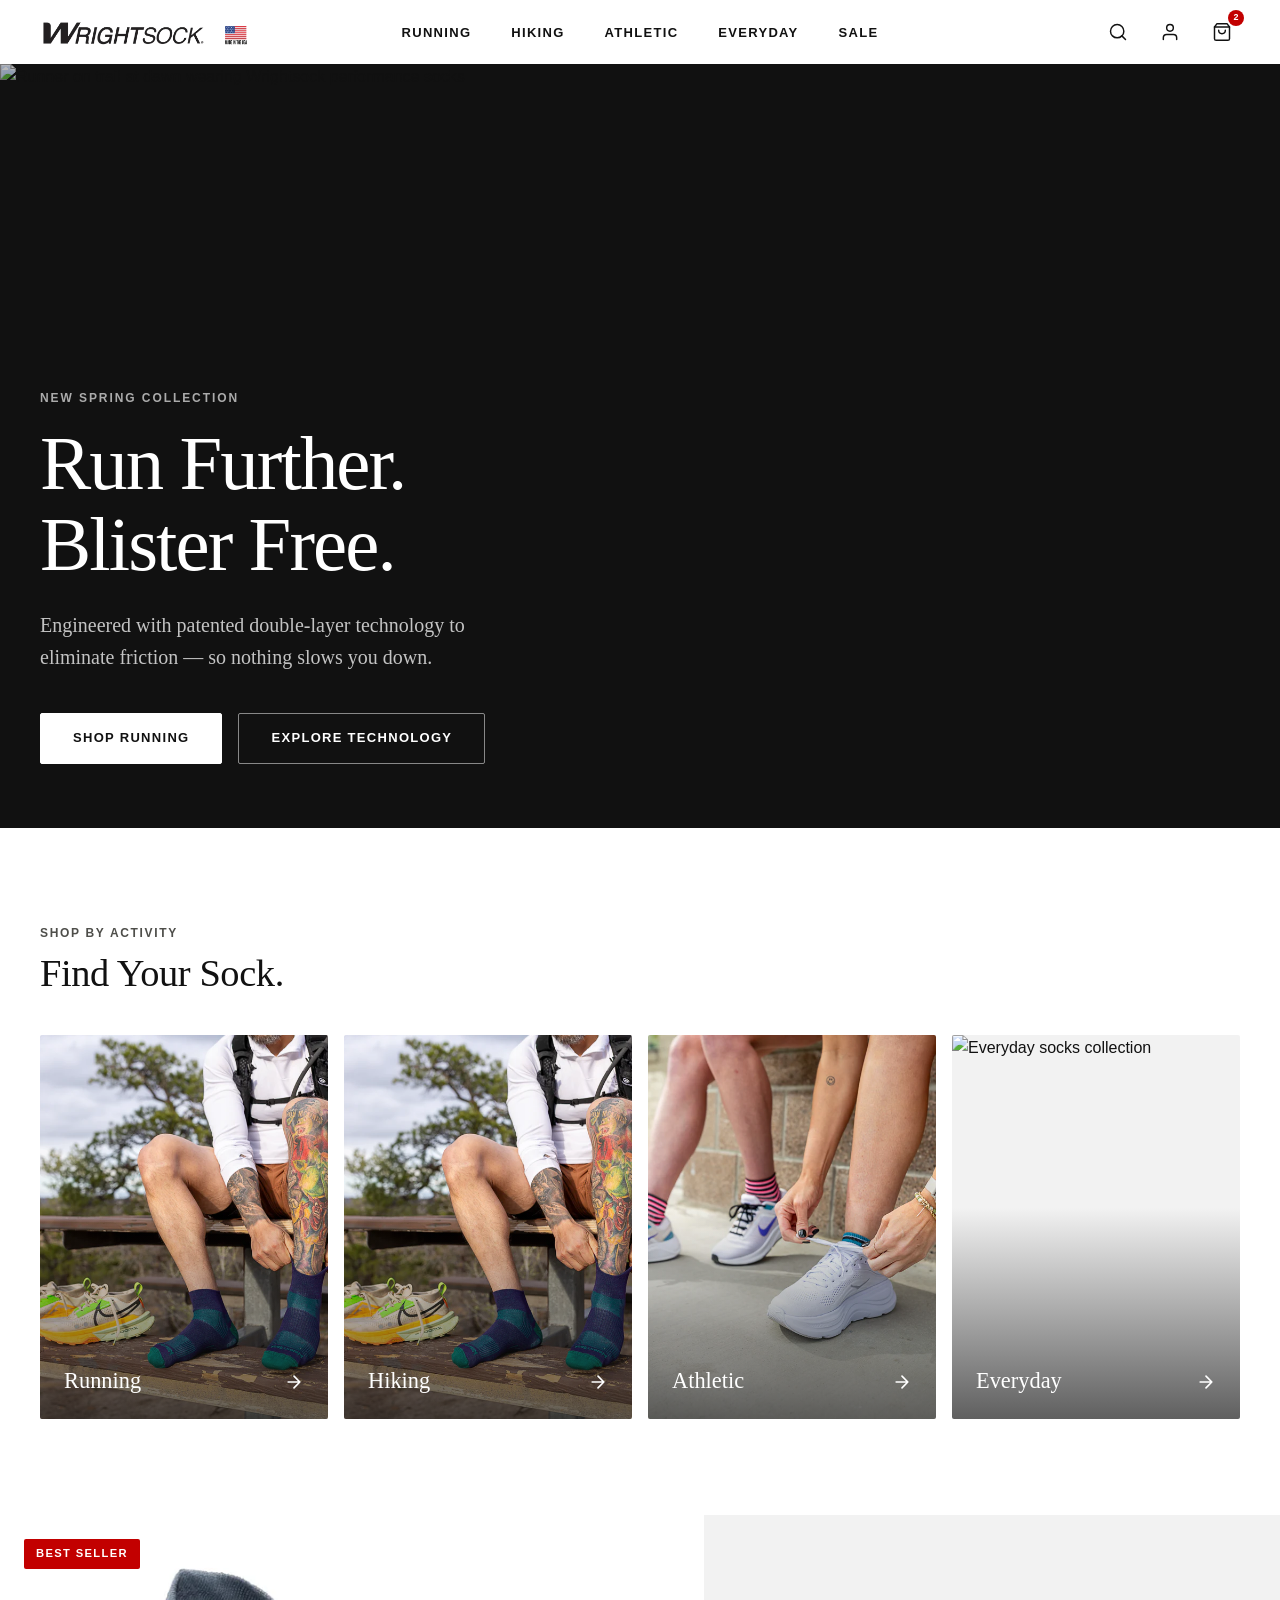
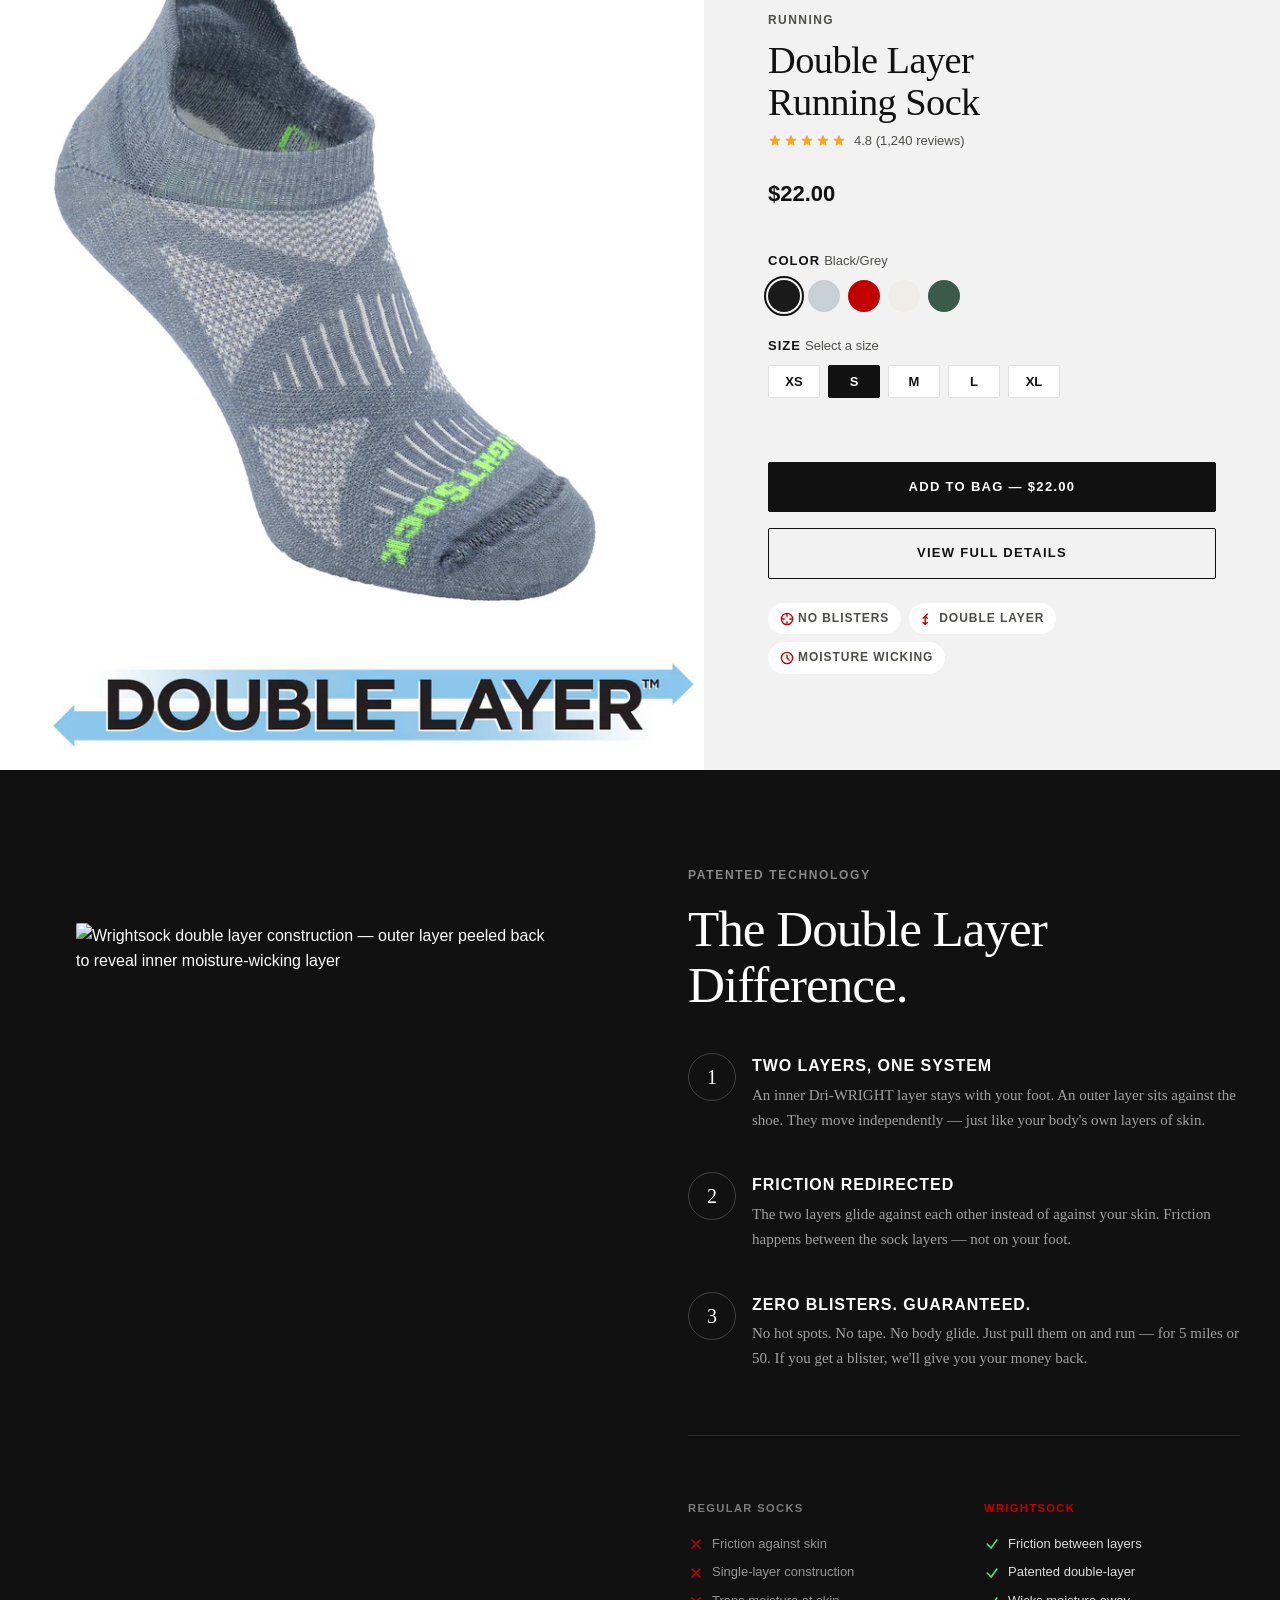
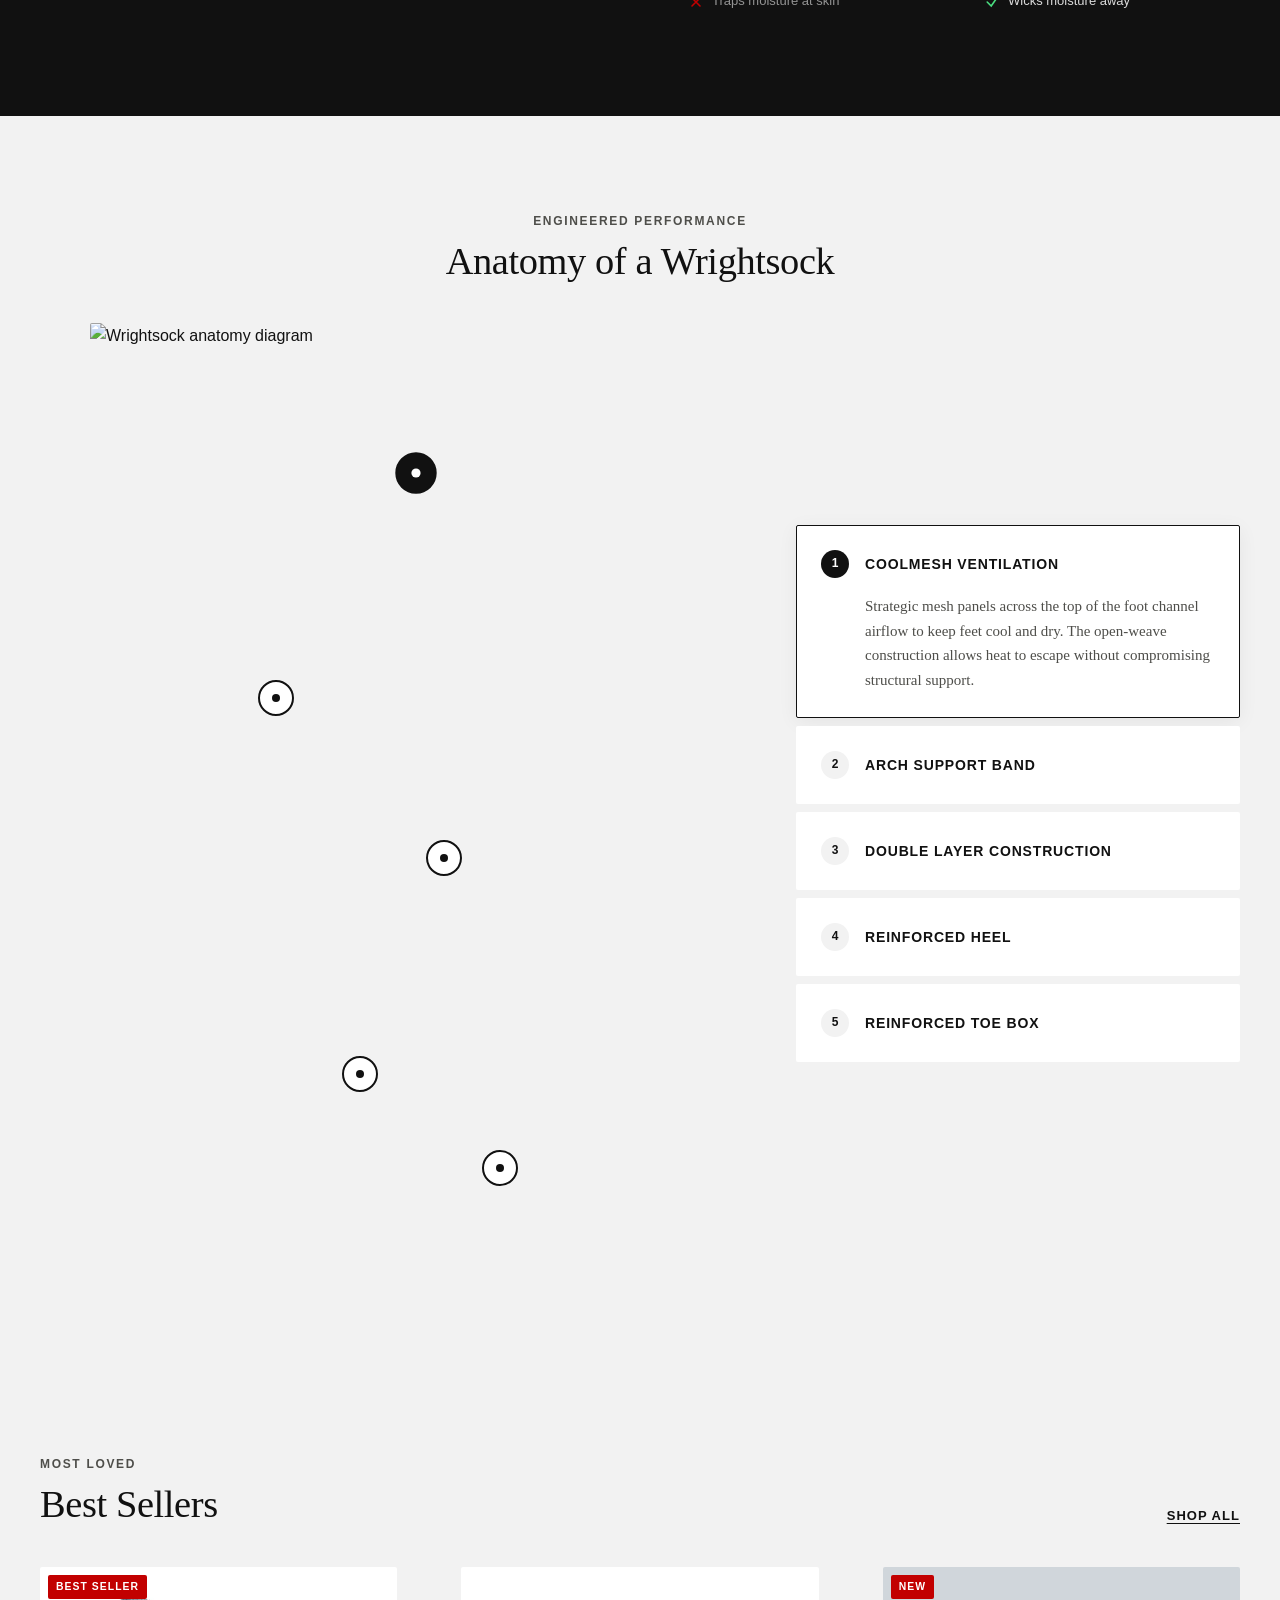
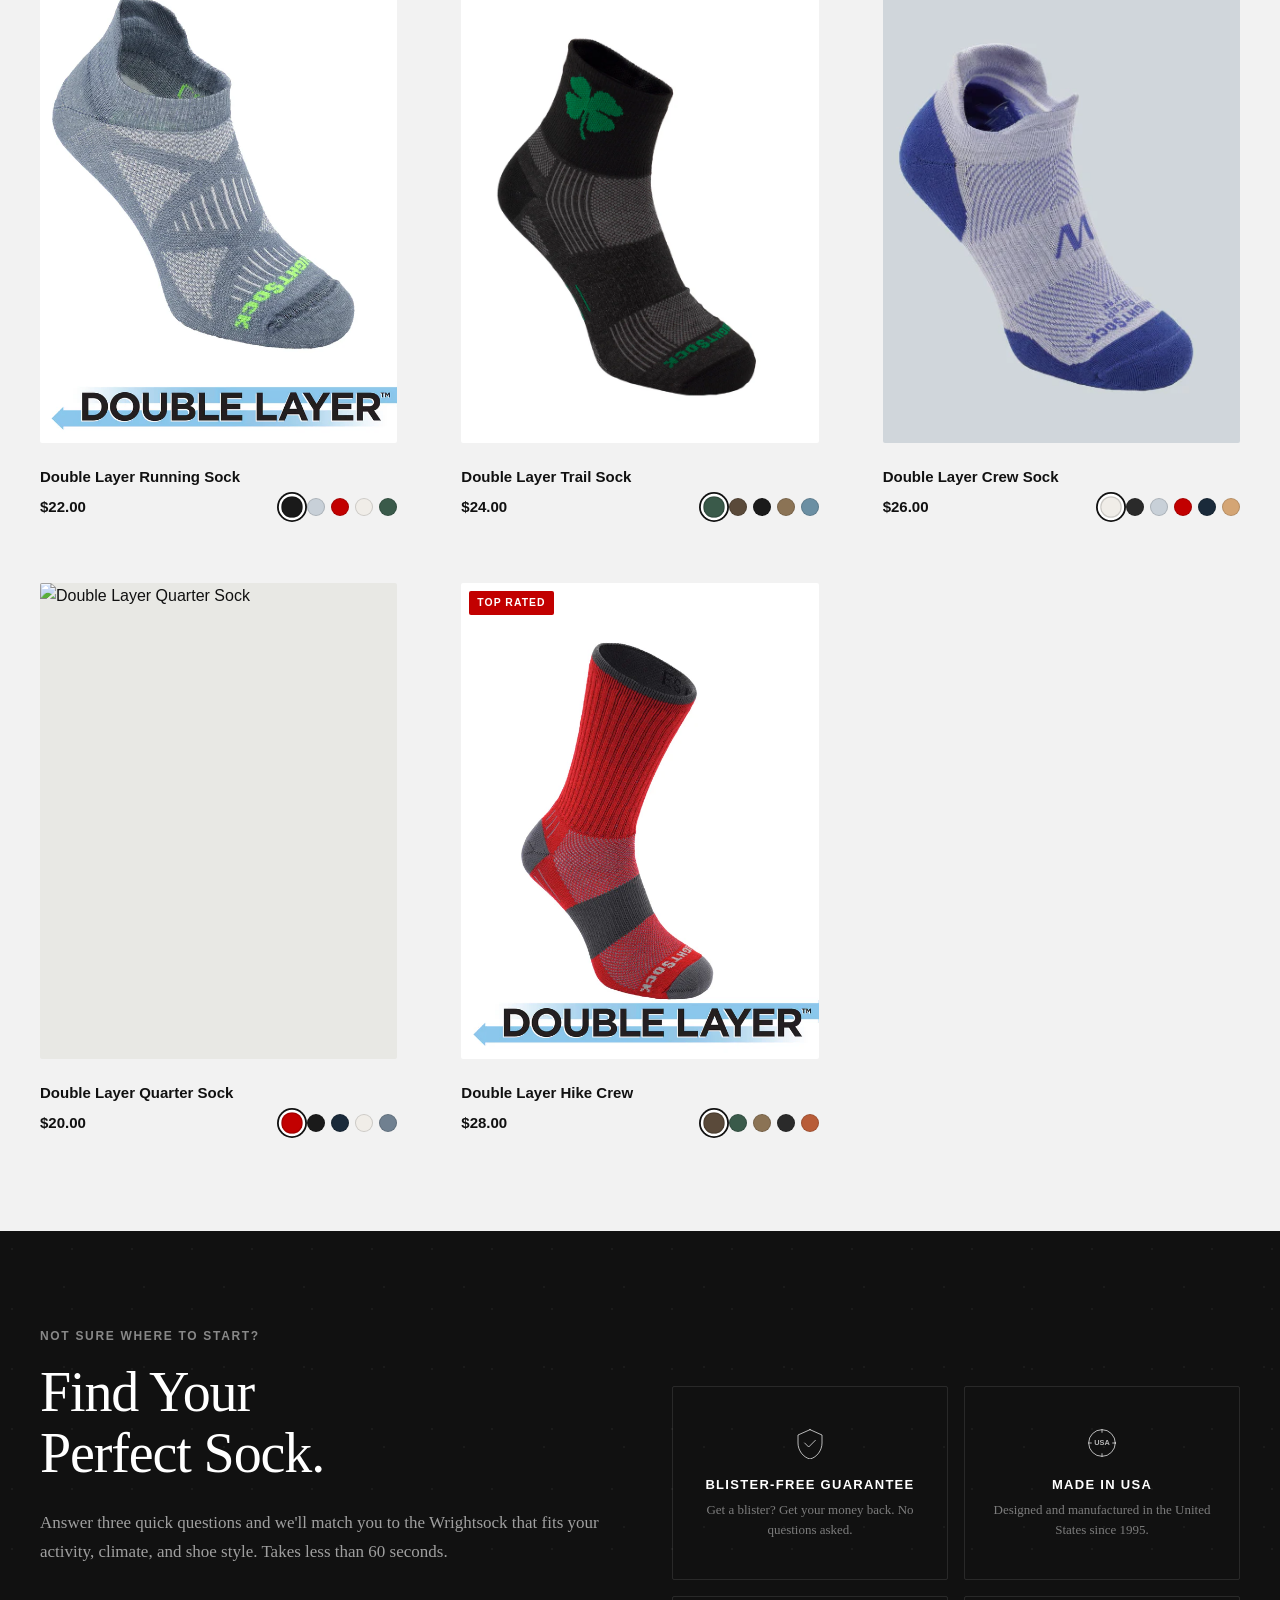
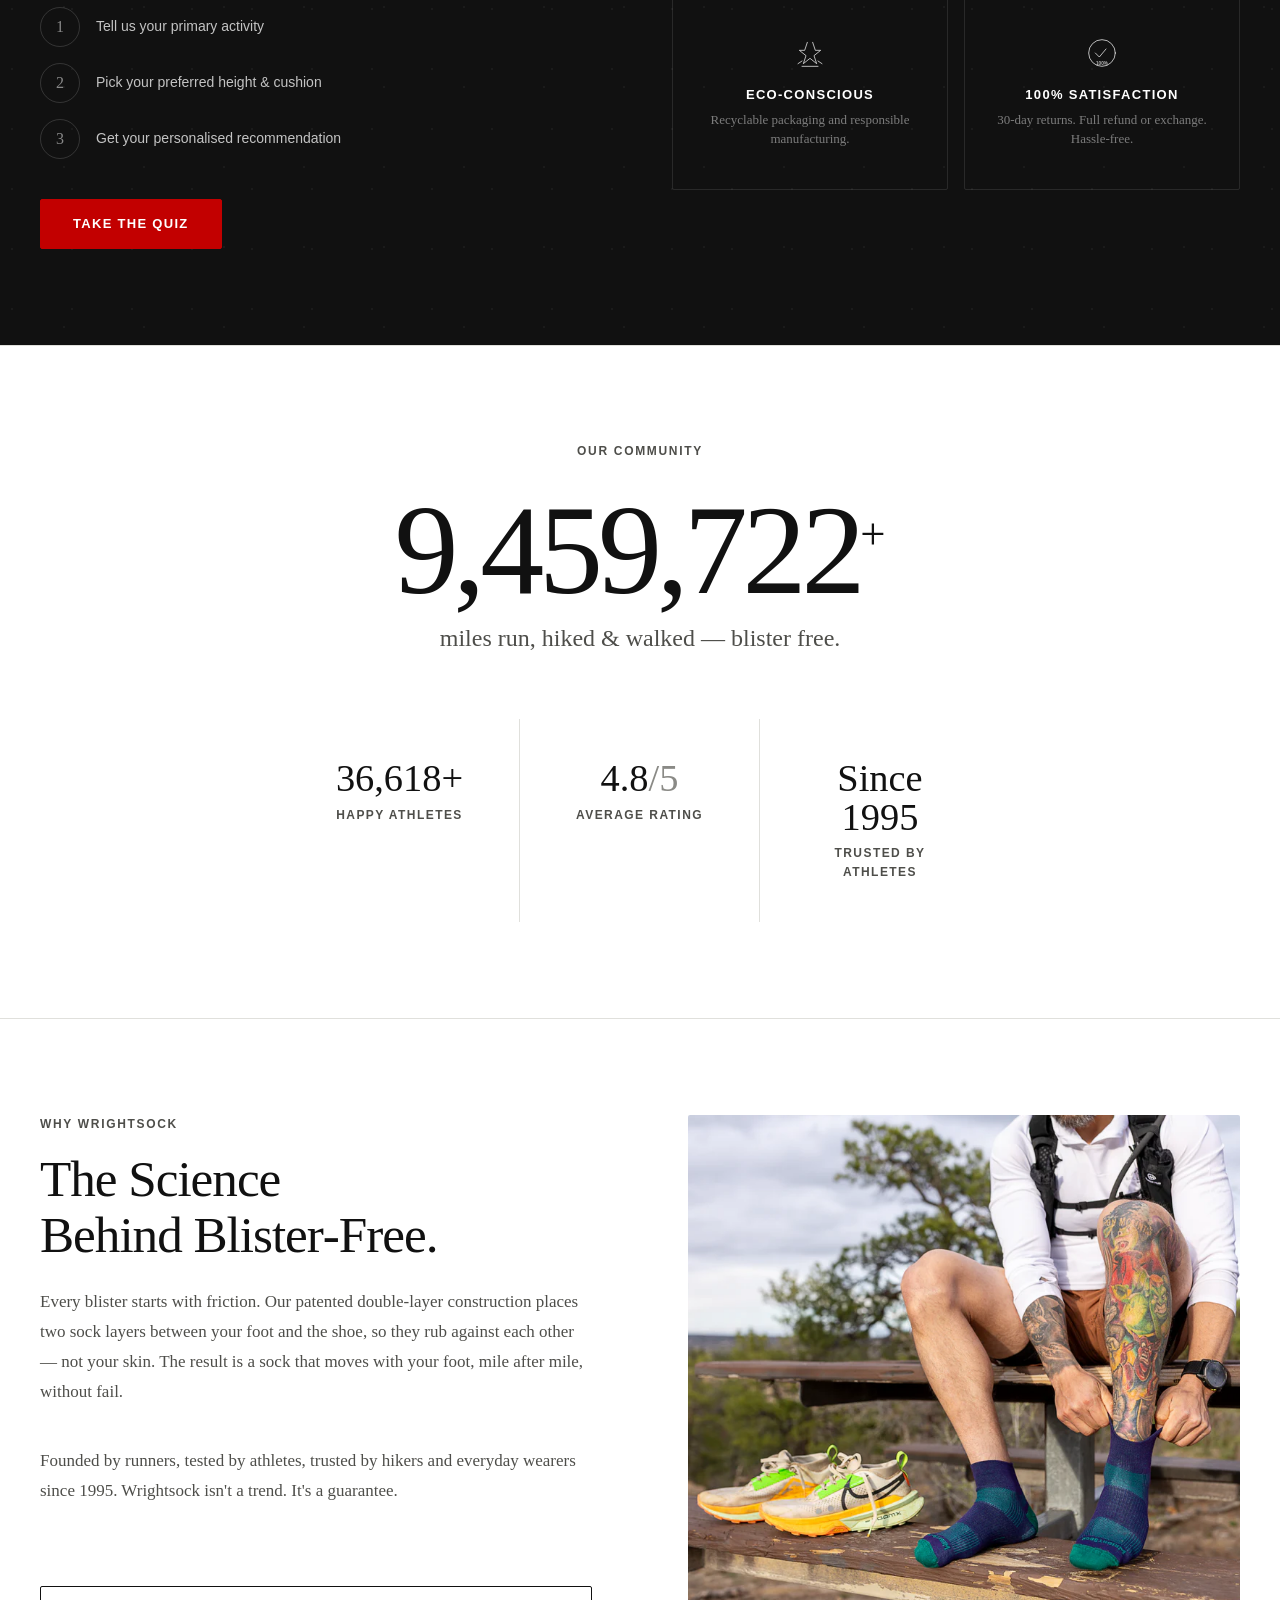
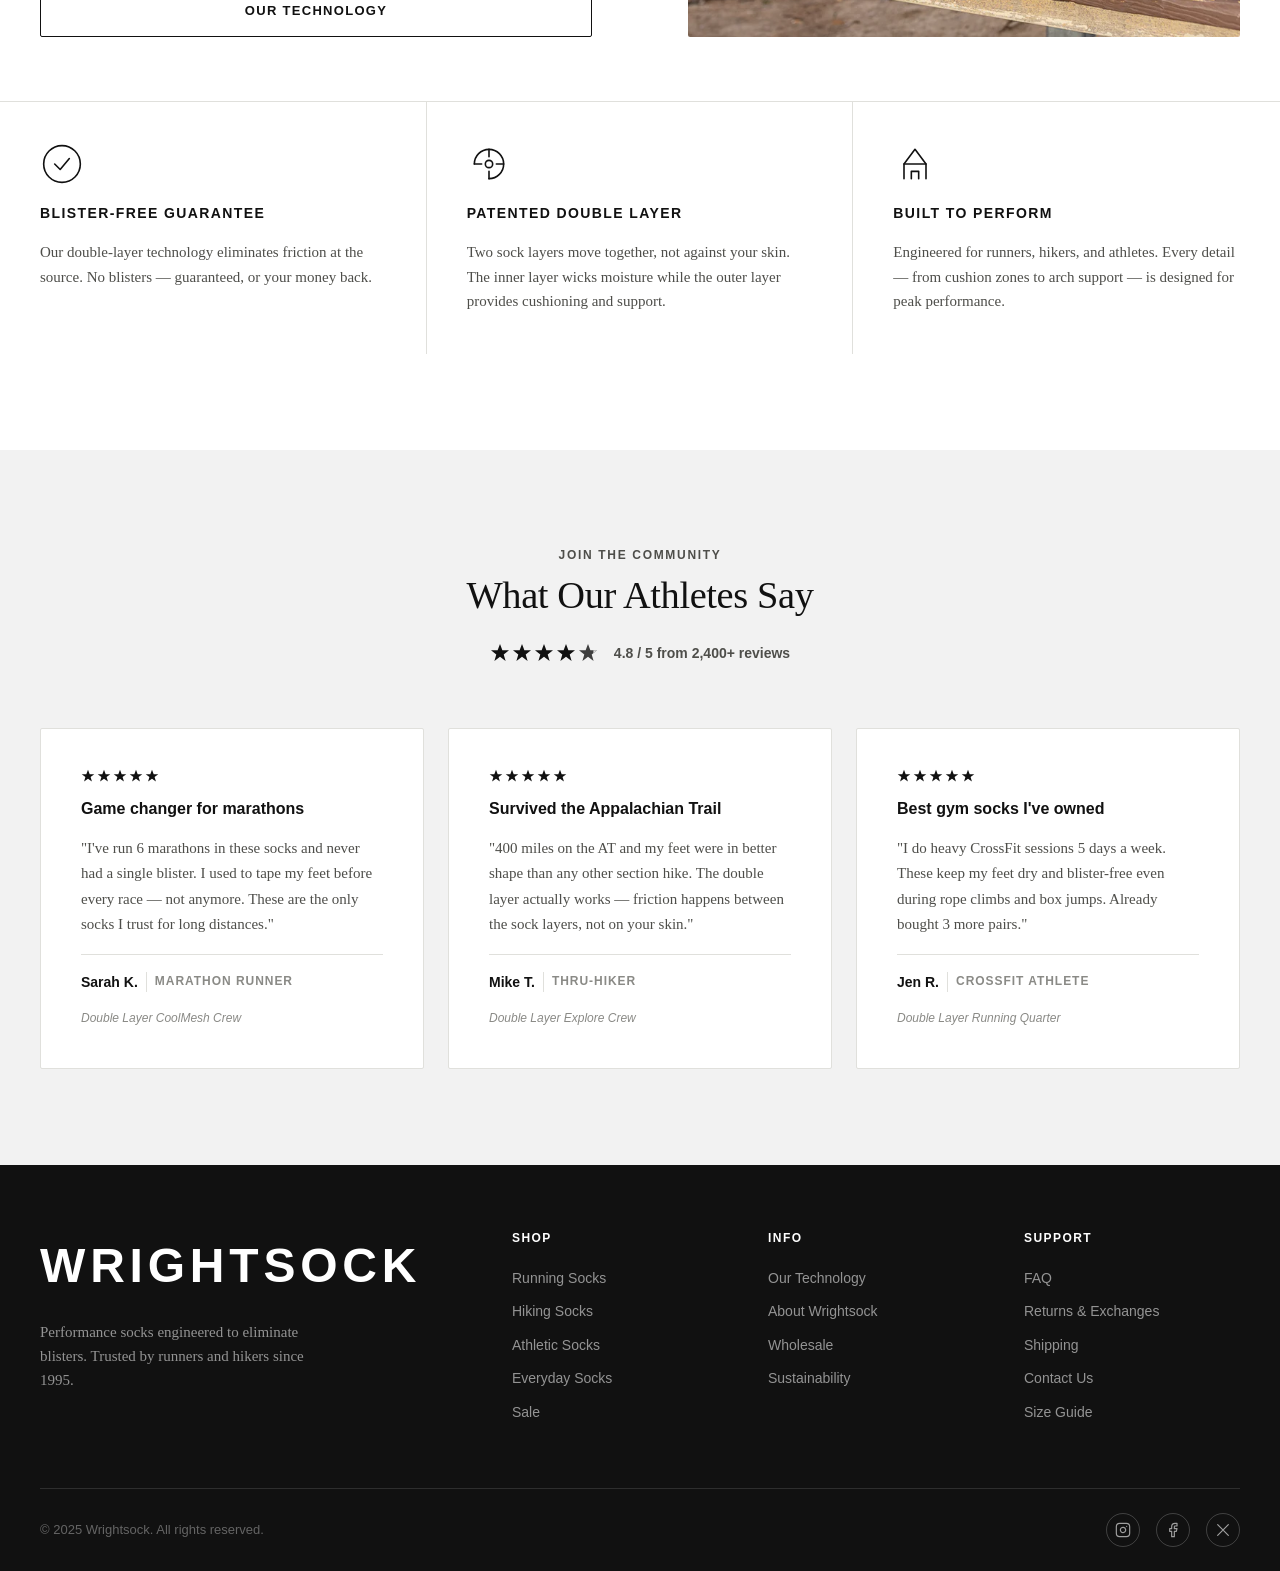
==== commit 68360ee0: "new commit" ====
--- a/index.html
+++ b/index.html
@@ -99,6 +99,67 @@
             <a href="#" class="btn btn--white">Shop Running</a>
             <a href="#" class="btn btn--outline" style="color:var(--white);border-color:rgba(255,255,255,0.5);">Explore Technology</a>
           </div>
+        </div>
+      </div>
+    </section>
+
+
+    <!-- ══════════════════════════════════════════════════════
+         SECTION 3: FEATURED COLLECTIONS
+    ══════════════════════════════════════════════════════ -->
+    <section class="collections section" aria-label="Shop by collection">
+      <div class="container">
+        <div class="section__header">
+          <span class="section__eyebrow">Shop by Activity</span>
+          <h2 class="section__title">Find Your Sock.</h2>
+        </div>
+
+        <div class="collections__grid" role="list">
+
+          <a href="#" class="collection-tile" role="listitem" aria-label="Shop Running socks">
+            <img class="collection-tile__img" src="images/brand/brand-story.png" alt="Running socks collection" width="600" height="800" />
+            <div class="collection-tile__overlay" aria-hidden="true"></div>
+            <div class="collection-tile__info">
+              <span class="collection-tile__name">
+                Running
+                <svg class="collection-tile__arrow" viewBox="0 0 24 24" fill="none" stroke="currentColor" stroke-width="2" stroke-linecap="round" stroke-linejoin="round" aria-hidden="true"><path d="M5 12h14M12 5l7 7-7 7"/></svg>
+              </span>
+            </div>
+          </a>
+
+          <a href="#" class="collection-tile" role="listitem" aria-label="Shop Hiking socks">
+            <img class="collection-tile__img" src="images/brand/construction-detail.png" alt="Hiking socks collection" width="600" height="800" />
+            <div class="collection-tile__overlay" aria-hidden="true"></div>
+            <div class="collection-tile__info">
+              <span class="collection-tile__name">
+                Hiking
+                <svg class="collection-tile__arrow" viewBox="0 0 24 24" fill="none" stroke="currentColor" stroke-width="2" stroke-linecap="round" stroke-linejoin="round" aria-hidden="true"><path d="M5 12h14M12 5l7 7-7 7"/></svg>
+              </span>
+            </div>
+          </a>
+
+          <a href="#" class="collection-tile" role="listitem" aria-label="Shop Athletic socks">
+            <img class="collection-tile__img" src="images/popup/popup-hero.png" alt="Athletic socks collection" width="600" height="800" />
+            <div class="collection-tile__overlay" aria-hidden="true"></div>
+            <div class="collection-tile__info">
+              <span class="collection-tile__name">
+                Athletic
+                <svg class="collection-tile__arrow" viewBox="0 0 24 24" fill="none" stroke="currentColor" stroke-width="2" stroke-linecap="round" stroke-linejoin="round" aria-hidden="true"><path d="M5 12h14M12 5l7 7-7 7"/></svg>
+              </span>
+            </div>
+          </a>
+
+          <a href="#" class="collection-tile" role="listitem" aria-label="Shop Everyday socks">
+            <img class="collection-tile__img" src="images/hero/hero.png" alt="Everyday socks collection" width="600" height="800" />
+            <div class="collection-tile__overlay" aria-hidden="true"></div>
+            <div class="collection-tile__info">
+              <span class="collection-tile__name">
+                Everyday
+                <svg class="collection-tile__arrow" viewBox="0 0 24 24" fill="none" stroke="currentColor" stroke-width="2" stroke-linecap="round" stroke-linejoin="round" aria-hidden="true"><path d="M5 12h14M12 5l7 7-7 7"/></svg>
+              </span>
+            </div>
+          </a>
+
         </div>
       </div>
     </section>
@@ -280,67 +341,6 @@
 
 
     <!-- ══════════════════════════════════════════════════════
-         SECTION 3: FEATURED COLLECTIONS
-    ══════════════════════════════════════════════════════ -->
-    <section class="collections section" aria-label="Shop by collection">
-      <div class="container">
-        <div class="section__header">
-          <span class="section__eyebrow">Shop by Activity</span>
-          <h2 class="section__title">Find Your Sock.</h2>
-        </div>
-
-        <div class="collections__grid" role="list">
-
-          <a href="#" class="collection-tile" role="listitem" aria-label="Shop Running socks">
-            <img class="collection-tile__img" src="images/brand/brand-story.png" alt="Running socks collection" width="600" height="800" />
-            <div class="collection-tile__overlay" aria-hidden="true"></div>
-            <div class="collection-tile__info">
-              <span class="collection-tile__name">
-                Running
-                <svg class="collection-tile__arrow" viewBox="0 0 24 24" fill="none" stroke="currentColor" stroke-width="2" stroke-linecap="round" stroke-linejoin="round" aria-hidden="true"><path d="M5 12h14M12 5l7 7-7 7"/></svg>
-              </span>
-            </div>
-          </a>
-
-          <a href="#" class="collection-tile" role="listitem" aria-label="Shop Hiking socks">
-            <img class="collection-tile__img" src="images/brand/construction-detail.png" alt="Hiking socks collection" width="600" height="800" />
-            <div class="collection-tile__overlay" aria-hidden="true"></div>
-            <div class="collection-tile__info">
-              <span class="collection-tile__name">
-                Hiking
-                <svg class="collection-tile__arrow" viewBox="0 0 24 24" fill="none" stroke="currentColor" stroke-width="2" stroke-linecap="round" stroke-linejoin="round" aria-hidden="true"><path d="M5 12h14M12 5l7 7-7 7"/></svg>
-              </span>
-            </div>
-          </a>
-
-          <a href="#" class="collection-tile" role="listitem" aria-label="Shop Athletic socks">
-            <img class="collection-tile__img" src="images/popup/popup-hero.png" alt="Athletic socks collection" width="600" height="800" />
-            <div class="collection-tile__overlay" aria-hidden="true"></div>
-            <div class="collection-tile__info">
-              <span class="collection-tile__name">
-                Athletic
-                <svg class="collection-tile__arrow" viewBox="0 0 24 24" fill="none" stroke="currentColor" stroke-width="2" stroke-linecap="round" stroke-linejoin="round" aria-hidden="true"><path d="M5 12h14M12 5l7 7-7 7"/></svg>
-              </span>
-            </div>
-          </a>
-
-          <a href="#" class="collection-tile" role="listitem" aria-label="Shop Everyday socks">
-            <img class="collection-tile__img" src="images/hero/hero.png" alt="Everyday socks collection" width="600" height="800" />
-            <div class="collection-tile__overlay" aria-hidden="true"></div>
-            <div class="collection-tile__info">
-              <span class="collection-tile__name">
-                Everyday
-                <svg class="collection-tile__arrow" viewBox="0 0 24 24" fill="none" stroke="currentColor" stroke-width="2" stroke-linecap="round" stroke-linejoin="round" aria-hidden="true"><path d="M5 12h14M12 5l7 7-7 7"/></svg>
-              </span>
-            </div>
-          </a>
-
-        </div>
-      </div>
-    </section>
-
-
-    <!-- ══════════════════════════════════════════════════════
          SECTION 3B: SOCK ANATOMY EXPLORER
     ══════════════════════════════════════════════════════ -->
     <section class="sock-anatomy section" aria-label="Sock anatomy explorer">
@@ -551,6 +551,91 @@
 
 
     <!-- ══════════════════════════════════════════════════════
+         SECTION 6: FIND YOUR SOCK QUIZ CTA
+    ══════════════════════════════════════════════════════ -->
+    <section class="quiz-cta section" aria-label="Find your perfect sock">
+      <div class="quiz-cta__bg-pattern" aria-hidden="true"></div>
+      <div class="container">
+        <div class="quiz-cta__inner">
+
+          <!-- Copy side -->
+          <div class="quiz-cta__content">
+            <span class="quiz-cta__eyebrow">Not Sure Where to Start?</span>
+            <h2 class="quiz-cta__headline">Find Your<br>Perfect Sock.</h2>
+            <p class="quiz-cta__body">
+              Answer three quick questions and we'll match you to the Wrightsock that fits your activity, climate, and shoe style. Takes less than 60 seconds.
+            </p>
+
+            <div class="quiz-cta__steps">
+              <div class="quiz-step">
+                <span class="quiz-step__icon">1</span>
+                Tell us your primary activity
+              </div>
+              <div class="quiz-step">
+                <span class="quiz-step__icon">2</span>
+                Pick your preferred height &amp; cushion
+              </div>
+              <div class="quiz-step">
+                <span class="quiz-step__icon">3</span>
+                Get your personalised recommendation
+              </div>
+            </div>
+
+            <a href="#" class="btn btn--accent">Take the Quiz</a>
+          </div>
+
+          <!-- Decorative cards (desktop) -->
+          <div class="quiz-cta__visual" aria-hidden="true">
+            <div class="quiz-option">
+              <span class="quiz-option__icon">
+                <svg width="32" height="32" viewBox="0 0 48 48" fill="none" stroke="currentColor" stroke-width="1.5" stroke-linecap="round" stroke-linejoin="round">
+                  <path d="M24 4L6 12v12c0 11.1 7.7 21.5 18 24 10.3-2.5 18-12.9 18-24V12L24 4z"/>
+                  <path d="M16 24l6 6 10-10"/>
+                </svg>
+              </span>
+              <p class="quiz-option__label">Blister-Free Guarantee</p>
+              <p class="quiz-option__desc">Get a blister? Get your money back. No questions asked.</p>
+            </div>
+            <div class="quiz-option">
+              <span class="quiz-option__icon">
+                <svg width="32" height="32" viewBox="0 0 48 48" fill="none" stroke="currentColor" stroke-width="1.5" stroke-linecap="round" stroke-linejoin="round">
+                  <circle cx="24" cy="24" r="20"/>
+                  <path d="M24 4v4M24 40v4M4 24h4M40 24h4"/>
+                  <text x="24" y="27" text-anchor="middle" font-size="11" font-weight="700" fill="currentColor" stroke="none">USA</text>
+                </svg>
+              </span>
+              <p class="quiz-option__label">Made in USA</p>
+              <p class="quiz-option__desc">Designed and manufactured in the United States since 1995.</p>
+            </div>
+            <div class="quiz-option">
+              <span class="quiz-option__icon">
+                <svg width="32" height="32" viewBox="0 0 48 48" fill="none" stroke="currentColor" stroke-width="1.5" stroke-linecap="round" stroke-linejoin="round">
+                  <path d="M20 8l-4 12H8l10 8-4 12 10-8 10 8-4-12 10-8H32L28 8"/>
+                  <path d="M6 40l6-4M36 36l6 4M12 44h24"/>
+                </svg>
+              </span>
+              <p class="quiz-option__label">Eco-Conscious</p>
+              <p class="quiz-option__desc">Recyclable packaging and responsible manufacturing.</p>
+            </div>
+            <div class="quiz-option">
+              <span class="quiz-option__icon">
+                <svg width="32" height="32" viewBox="0 0 48 48" fill="none" stroke="currentColor" stroke-width="1.5" stroke-linecap="round" stroke-linejoin="round">
+                  <circle cx="24" cy="24" r="20"/>
+                  <path d="M14 24l6 6 10-12"/>
+                  <text x="24" y="42" text-anchor="middle" font-size="7" font-weight="700" fill="currentColor" stroke="none">100%</text>
+                </svg>
+              </span>
+              <p class="quiz-option__label">100% Satisfaction</p>
+              <p class="quiz-option__desc">30-day returns. Full refund or exchange. Hassle-free.</p>
+            </div>
+          </div>
+
+        </div>
+      </div>
+    </section>
+
+
+    <!-- ══════════════════════════════════════════════════════
          SECTION 4B: COMMUNITY MILE COUNTER
     ══════════════════════════════════════════════════════ -->
     <section class="mile-counter section" aria-label="Community stats">
@@ -654,91 +739,6 @@
           </p>
         </div>
 
-      </div>
-    </section>
-
-
-    <!-- ══════════════════════════════════════════════════════
-         SECTION 6: FIND YOUR SOCK QUIZ CTA
-    ══════════════════════════════════════════════════════ -->
-    <section class="quiz-cta section" aria-label="Find your perfect sock">
-      <div class="quiz-cta__bg-pattern" aria-hidden="true"></div>
-      <div class="container">
-        <div class="quiz-cta__inner">
-
-          <!-- Copy side -->
-          <div class="quiz-cta__content">
-            <span class="quiz-cta__eyebrow">Not Sure Where to Start?</span>
-            <h2 class="quiz-cta__headline">Find Your<br>Perfect Sock.</h2>
-            <p class="quiz-cta__body">
-              Answer three quick questions and we'll match you to the Wrightsock that fits your activity, climate, and shoe style. Takes less than 60 seconds.
-            </p>
-
-            <div class="quiz-cta__steps">
-              <div class="quiz-step">
-                <span class="quiz-step__icon">1</span>
-                Tell us your primary activity
-              </div>
-              <div class="quiz-step">
-                <span class="quiz-step__icon">2</span>
-                Pick your preferred height &amp; cushion
-              </div>
-              <div class="quiz-step">
-                <span class="quiz-step__icon">3</span>
-                Get your personalised recommendation
-              </div>
-            </div>
-
-            <a href="#" class="btn btn--accent">Take the Quiz</a>
-          </div>
-
-          <!-- Decorative cards (desktop) -->
-          <div class="quiz-cta__visual" aria-hidden="true">
-            <div class="quiz-option">
-              <span class="quiz-option__icon">
-                <svg width="32" height="32" viewBox="0 0 48 48" fill="none" stroke="currentColor" stroke-width="1.5" stroke-linecap="round" stroke-linejoin="round">
-                  <path d="M24 4L6 12v12c0 11.1 7.7 21.5 18 24 10.3-2.5 18-12.9 18-24V12L24 4z"/>
-                  <path d="M16 24l6 6 10-10"/>
-                </svg>
-              </span>
-              <p class="quiz-option__label">Blister-Free Guarantee</p>
-              <p class="quiz-option__desc">Get a blister? Get your money back. No questions asked.</p>
-            </div>
-            <div class="quiz-option">
-              <span class="quiz-option__icon">
-                <svg width="32" height="32" viewBox="0 0 48 48" fill="none" stroke="currentColor" stroke-width="1.5" stroke-linecap="round" stroke-linejoin="round">
-                  <circle cx="24" cy="24" r="20"/>
-                  <path d="M24 4v4M24 40v4M4 24h4M40 24h4"/>
-                  <text x="24" y="27" text-anchor="middle" font-size="11" font-weight="700" fill="currentColor" stroke="none">USA</text>
-                </svg>
-              </span>
-              <p class="quiz-option__label">Made in USA</p>
-              <p class="quiz-option__desc">Designed and manufactured in the United States since 1995.</p>
-            </div>
-            <div class="quiz-option">
-              <span class="quiz-option__icon">
-                <svg width="32" height="32" viewBox="0 0 48 48" fill="none" stroke="currentColor" stroke-width="1.5" stroke-linecap="round" stroke-linejoin="round">
-                  <path d="M20 8l-4 12H8l10 8-4 12 10-8 10 8-4-12 10-8H32L28 8"/>
-                  <path d="M6 40l6-4M36 36l6 4M12 44h24"/>
-                </svg>
-              </span>
-              <p class="quiz-option__label">Eco-Conscious</p>
-              <p class="quiz-option__desc">Recyclable packaging and responsible manufacturing.</p>
-            </div>
-            <div class="quiz-option">
-              <span class="quiz-option__icon">
-                <svg width="32" height="32" viewBox="0 0 48 48" fill="none" stroke="currentColor" stroke-width="1.5" stroke-linecap="round" stroke-linejoin="round">
-                  <circle cx="24" cy="24" r="20"/>
-                  <path d="M14 24l6 6 10-12"/>
-                  <text x="24" y="42" text-anchor="middle" font-size="7" font-weight="700" fill="currentColor" stroke="none">100%</text>
-                </svg>
-              </span>
-              <p class="quiz-option__label">100% Satisfaction</p>
-              <p class="quiz-option__desc">30-day returns. Full refund or exchange. Hassle-free.</p>
-            </div>
-          </div>
-
-        </div>
       </div>
     </section>
 
@@ -820,6 +820,7 @@
       </div>
     </section>
 
+
   </main>
 
 
--- a/css/home.css
+++ b/css/home.css
@@ -548,7 +548,7 @@
   display: grid;
   grid-template-columns: 1fr;
   gap: var(--space-2xl);
-  align-items: center;
+  align-items: stretch;
 }
 
 @media (min-width: 768px) {
@@ -558,7 +558,11 @@
   }
 }
 
-.brand-story__content {}
+.brand-story__content {
+  display: flex;
+  flex-direction: column;
+  justify-content: center;
+}
 
 .brand-story__eyebrow {
   font-size: 0.75rem;
@@ -591,11 +595,12 @@
   position: relative;
   border-radius: 2px;
   overflow: hidden;
+  min-height: 400px;
 }
 
 .brand-story__img {
   width: 100%;
-  aspect-ratio: 4/5;
+  height: 100%;
   object-fit: cover;
   display: block;
 }
